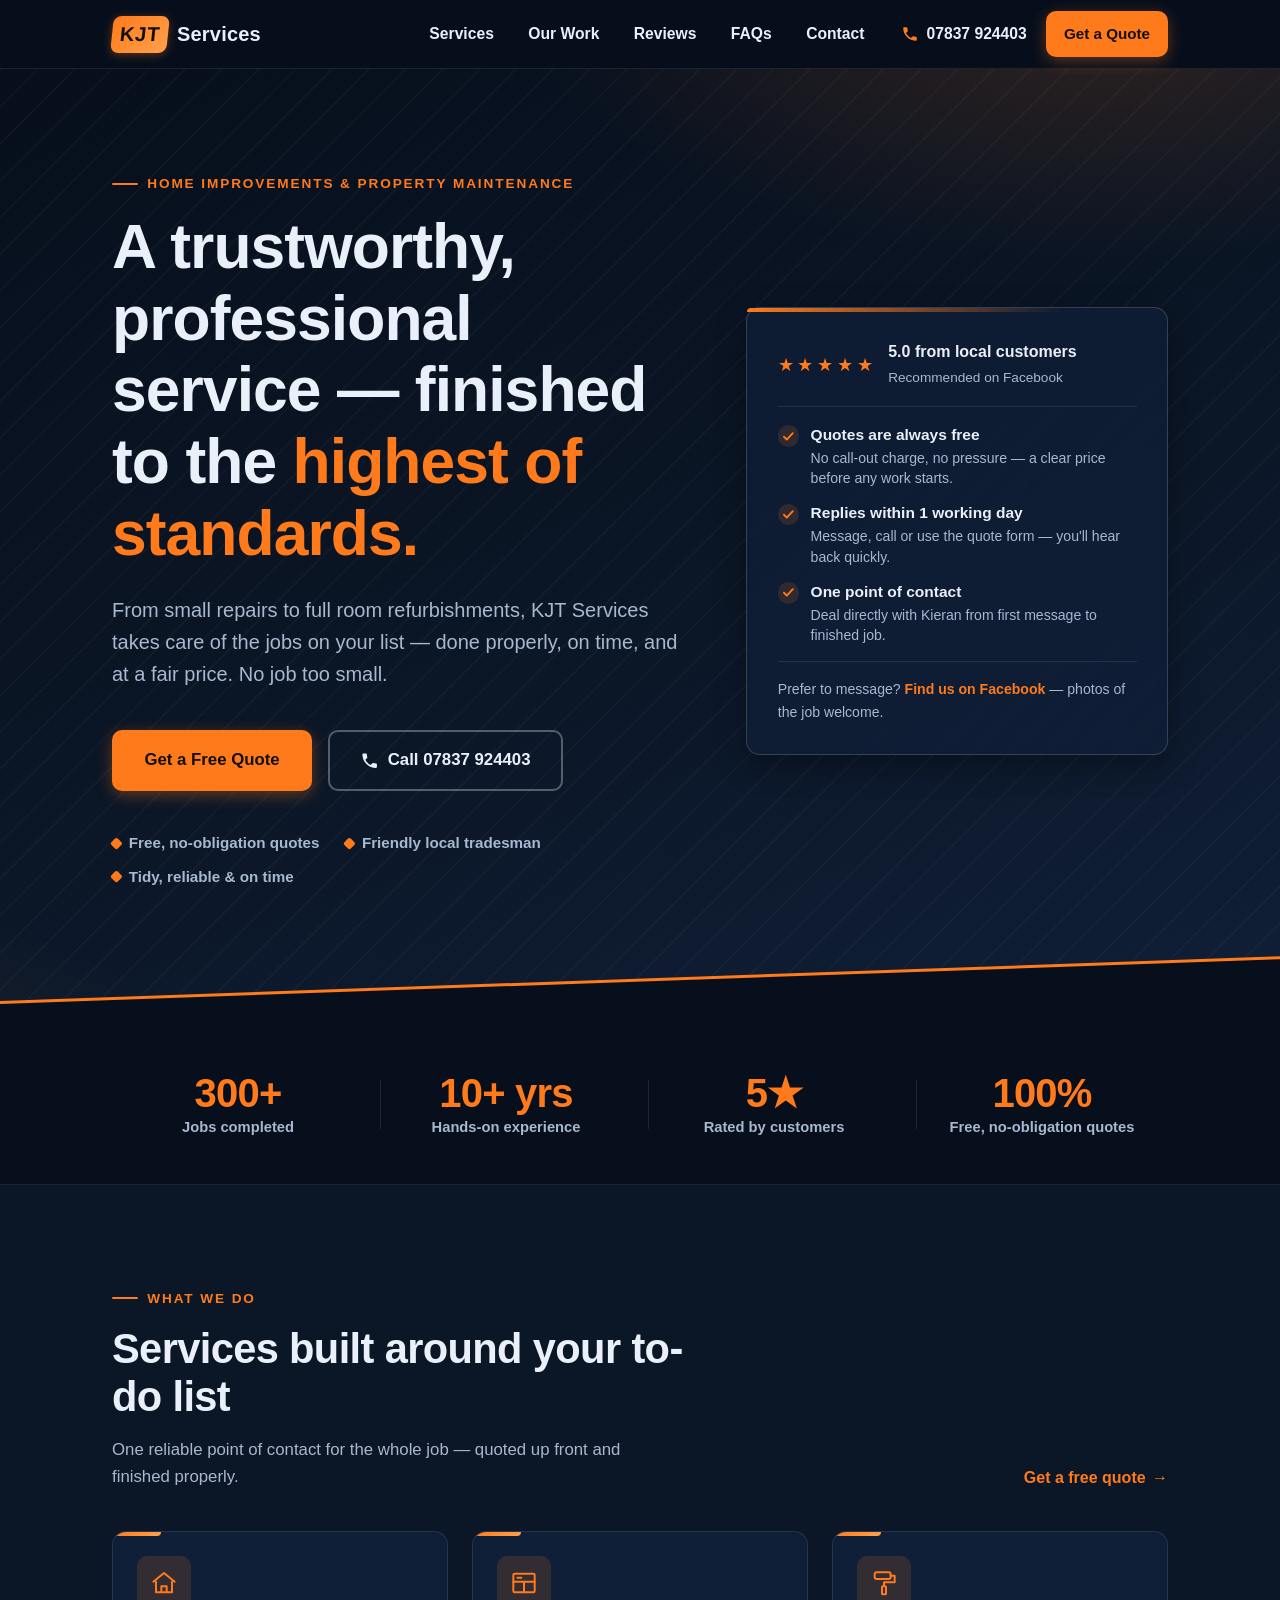
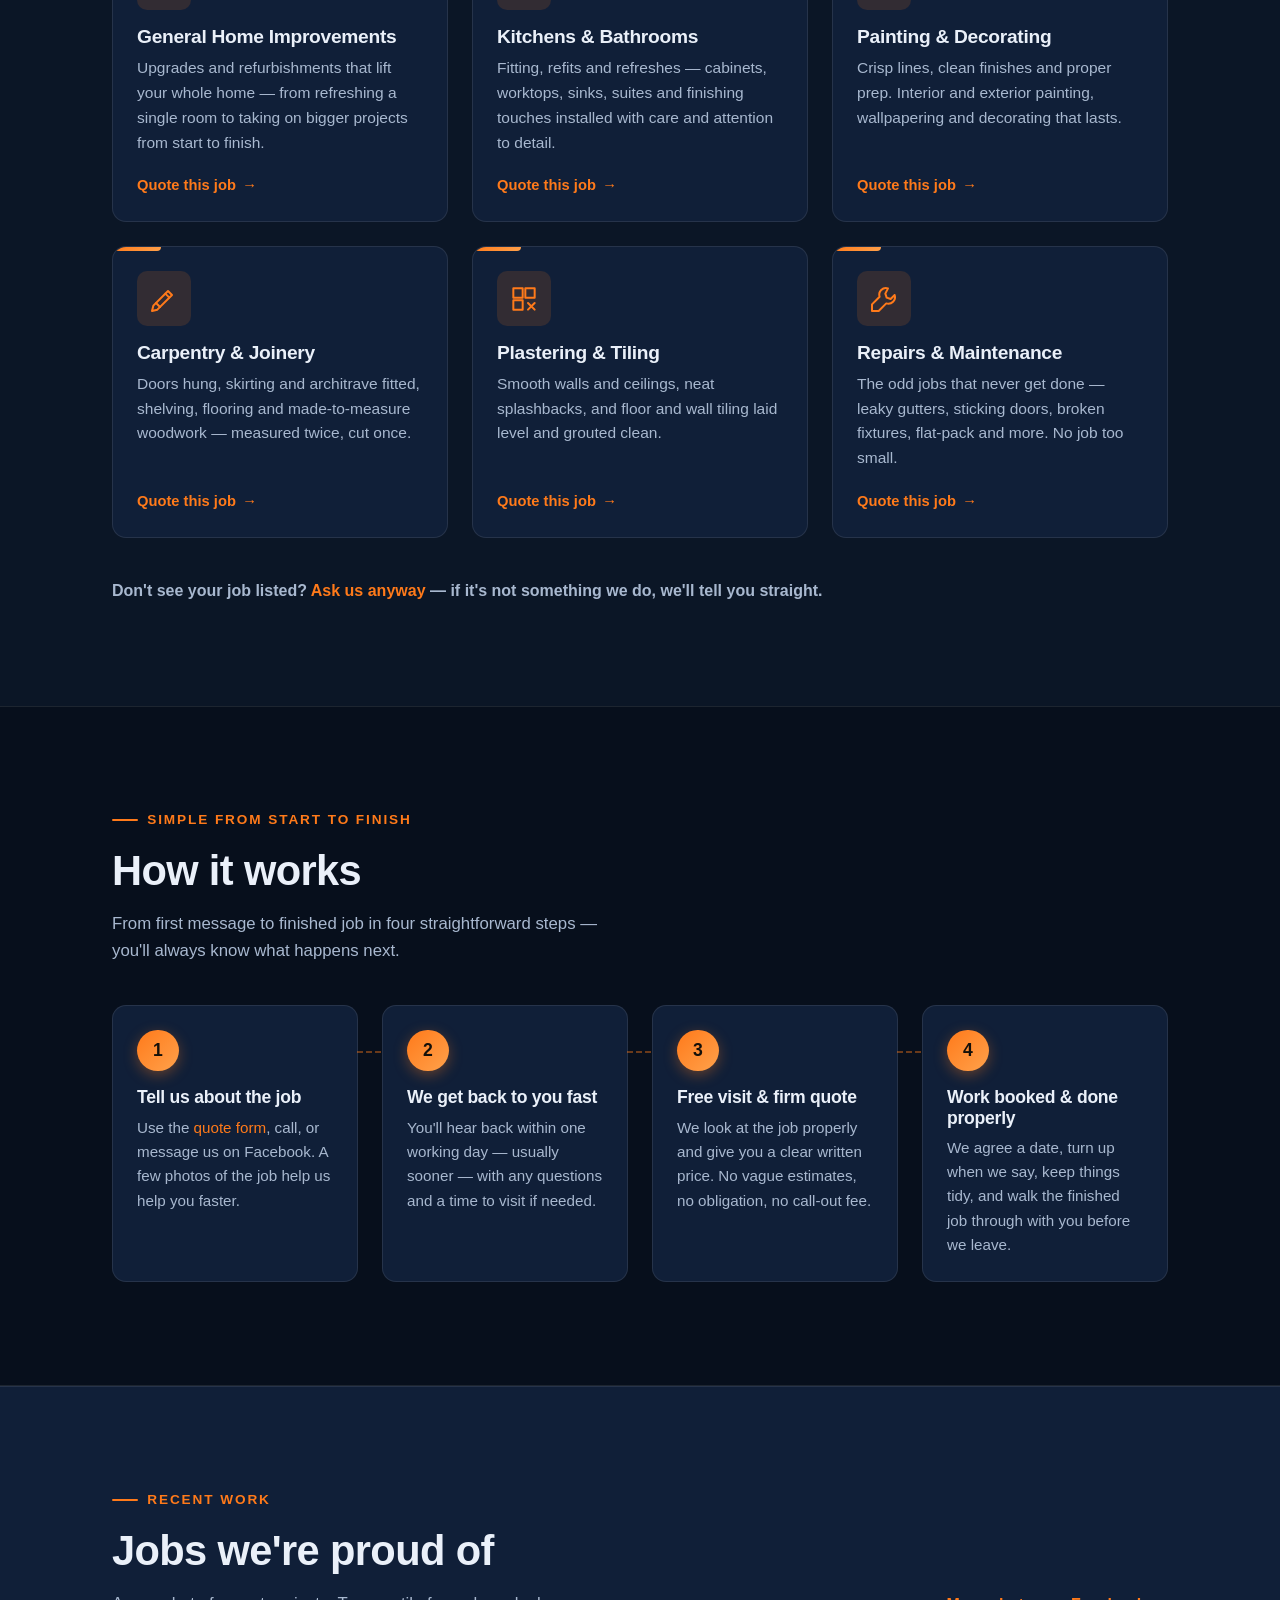
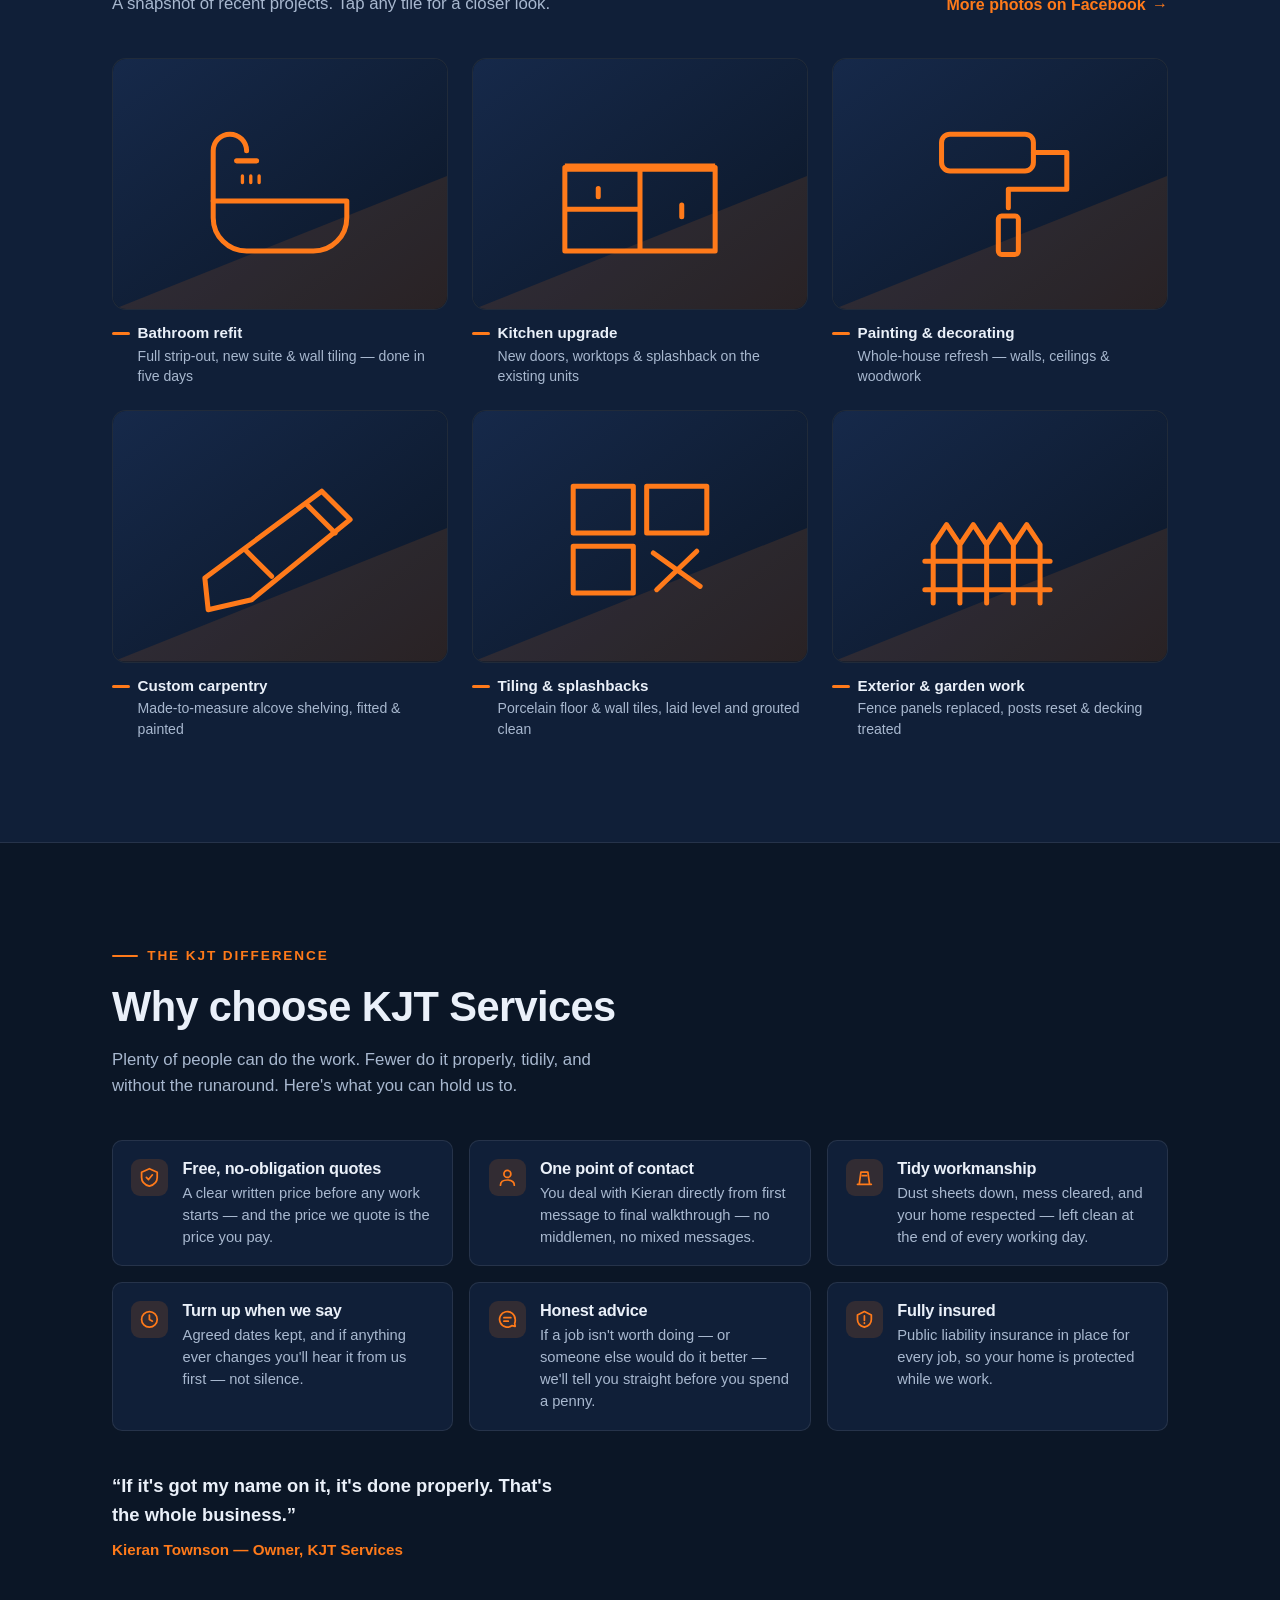
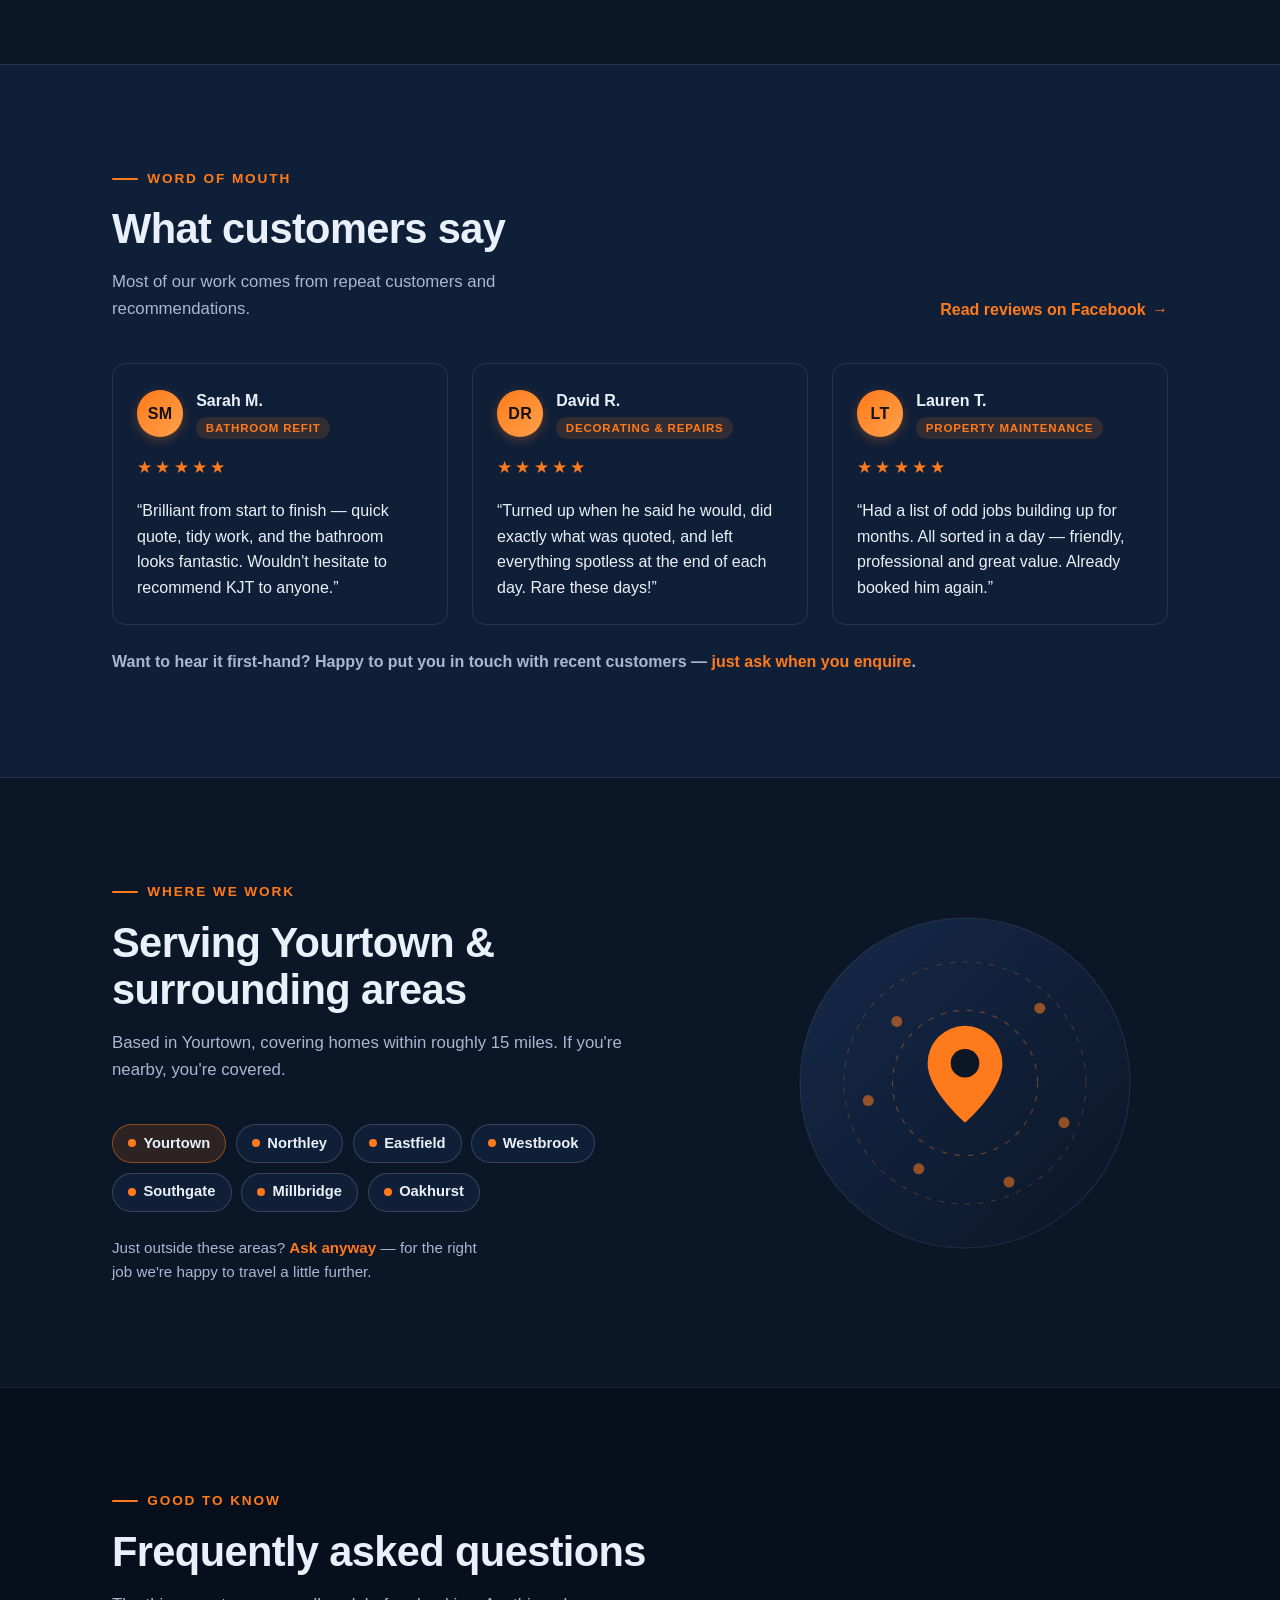
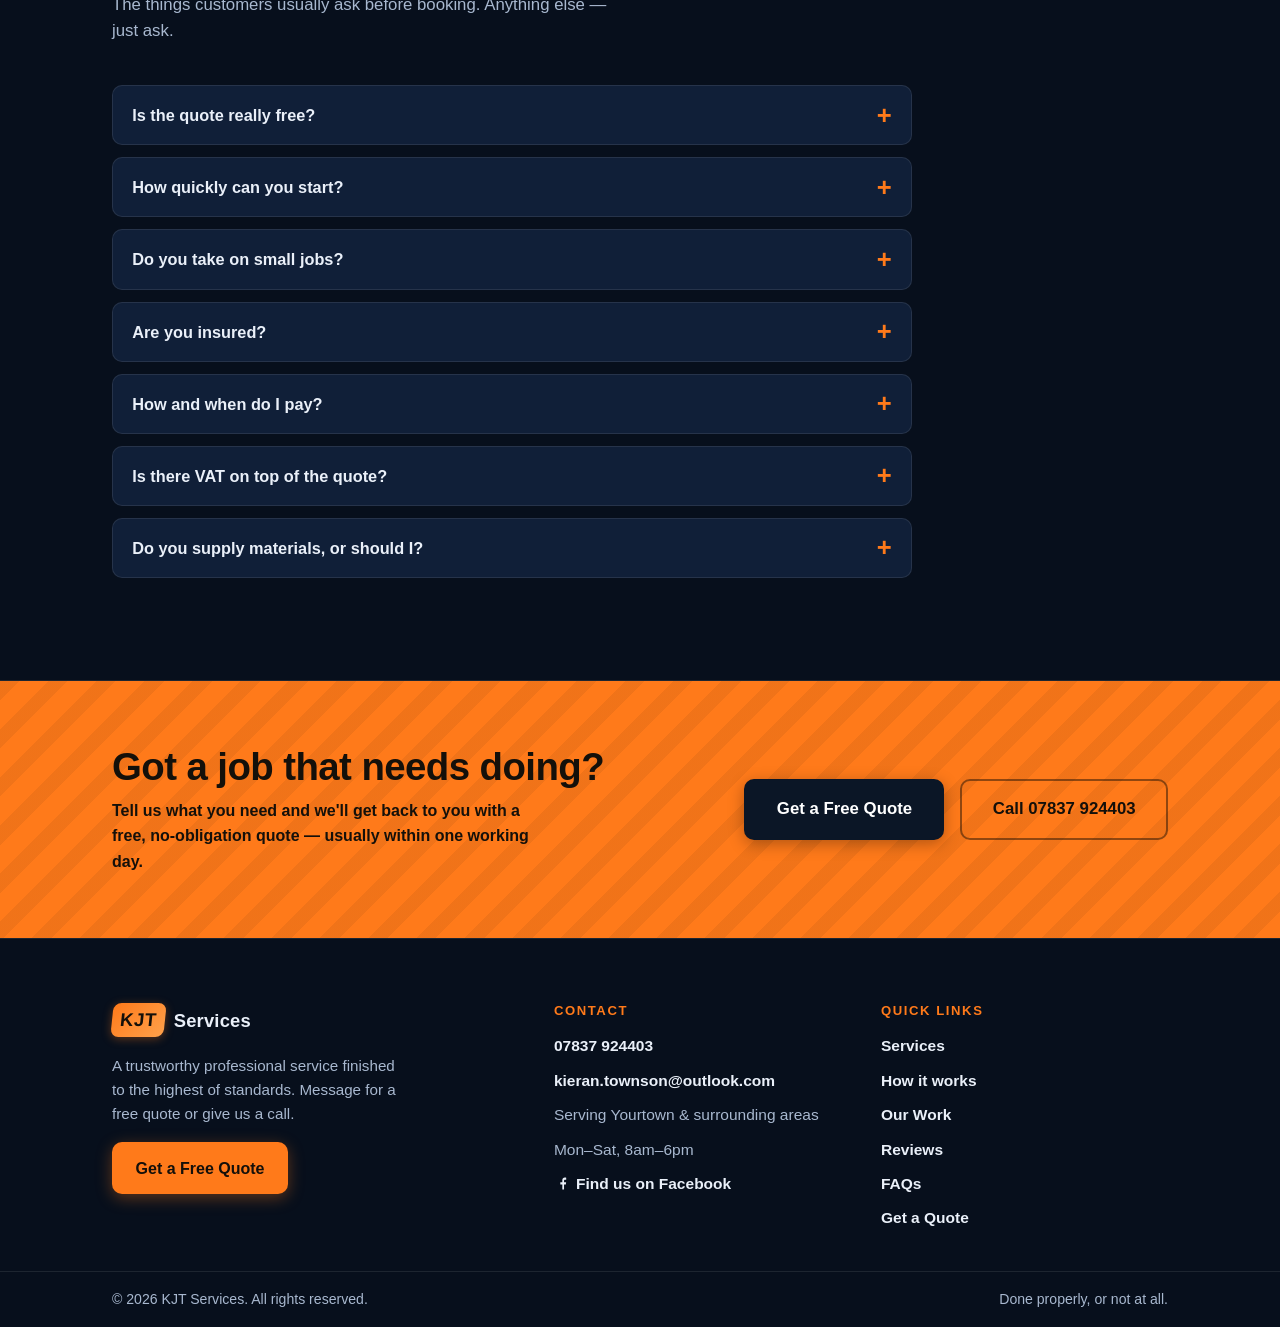
==== index.html @ d03eb809 "Publish KJT Services website preview Co-Authored-By: Claude Fable 5 <noreply@anthropic.com>" ====
<!DOCTYPE html>
<html lang="en-GB">
<head>
  <meta charset="UTF-8">
<!--
  ============================================================
  KJT SERVICES — WEBSITE QUICK-EDIT GUIDE (v2)
  ============================================================
  Everything that needs YOUR real details is marked in the code
  below with a comment starting  "EDIT:".  Search this file (and
  quote.html) for "EDIT:" to find every spot. Summary:

    CONFIRMED (already correct — no change needed):
      - Business name:  KJT Services
      - Tagline:        "A trustworthy professional service
                         finished to the highest of standards"
      - Phone:          07837 924403
      - Email:          kieran.townson@outlook.com
      - Facebook:       facebook.com/p/KJT-Services-61572995855785/

    PLACEHOLDERS TO REPLACE:
      - Website address            (og:url meta tag — set once live)
      - Town / service area        (structured data, hero, service-
                                    area section chips, footer)
      - Stats strip numbers        (jobs completed / years / rating —
                                    guessed starting figures)
      - Exact list of services     (services section + quote form
                                    dropdown — match your real work)
      - Gallery photos + captions  (6 placeholder tiles — swap in
                                    real job photos, see comments)
      - Testimonials               (3 sample reviews — replace with
                                    real customer feedback)
      - FAQ answers                (insurance, payment, start times —
                                    confirm every claim is true)
      - Working hours              (footer + quote page + JSON-LD)
  ============================================================
-->
  <meta name="viewport" content="width=device-width, initial-scale=1.0">
  <!-- tints the browser chrome to match the dark header -->
  <meta name="theme-color" content="#070f1c">
  <title>KJT Services — Home Improvements &amp; Property Maintenance</title>
  <meta name="description" content="KJT Services — a trustworthy, professional home improvement and property maintenance service, finished to the highest of standards. Free quotes. Call 07837 924403.">

  <!-- Open Graph (how the site looks when shared on Facebook etc.) -->
  <meta property="og:type" content="website">
  <meta property="og:site_name" content="KJT Services">
  <meta property="og:title" content="KJT Services — Home Improvements &amp; Property Maintenance">
  <meta property="og:description" content="A trustworthy professional service finished to the highest of standards. Free, no-obligation quotes — call 07837 924403.">
  <meta property="og:locale" content="en_GB">
  <!-- EDIT: once the site is live, uncomment these two lines and set
       the real web address plus a real photo for the share image
       (ideally 1200x630px). Open Graph works fine without them until
       then; shares simply default to the page's actual URL.
  <meta property="og:url" content="https://www.your-domain.co.uk/">
  <meta property="og:image" content="https://www.your-domain.co.uk/photos/og-image.jpg">
  -->

  <link rel="icon" href="data:image/svg+xml,%3Csvg xmlns='http://www.w3.org/2000/svg' viewBox='0 0 64 64'%3E%3Crect width='64' height='64' rx='14' fill='%230b1626'/%3E%3Ctext x='32' y='46' font-family='Arial,sans-serif' font-size='40' font-weight='800' text-anchor='middle' fill='%23ff7a1a'%3EK%3C/text%3E%3C/svg%3E">
  <!-- iOS "Add to Home Screen" icon (iOS can't use the SVG favicon) -->
  <link rel="apple-touch-icon" href="apple-touch-icon.png">
  <link rel="stylesheet" href="styles.css">
  <!-- set before first paint so the mobile menu never flashes open -->
  <script>document.documentElement.classList.add("js")</script>

  <!-- EDIT: structured data for Google. Only CONFIRMED facts are
       published live (search engines treat this block as fact, so
       placeholder towns/hours must not ship in it). Once your real
       town and hours are set, add these lines back into the JSON
       below, just before the closing brace:
         ,"address": { "@type": "PostalAddress", "addressLocality": "Yourtown", "addressCountry": "GB" },
         "areaServed": "Yourtown and surrounding areas",
         "openingHoursSpecification": [{ "@type": "OpeningHoursSpecification",
           "dayOfWeek": ["Monday","Tuesday","Wednesday","Thursday","Friday","Saturday"],
           "opens": "08:00", "closes": "18:00" }]
  -->
  <script type="application/ld+json">
  {
    "@context": "https://schema.org",
    "@type": "HomeAndConstructionBusiness",
    "name": "KJT Services",
    "description": "Home improvements and property maintenance — a trustworthy professional service finished to the highest of standards. Free, no-obligation quotes.",
    "slogan": "A trustworthy professional service finished to the highest of standards",
    "founder": { "@type": "Person", "name": "Kieran Townson" },
    "telephone": "+447837924403",
    "email": "kieran.townson@outlook.com",
    "sameAs": ["https://www.facebook.com/p/KJT-Services-61572995855785/"],
    "priceRange": "££"
  }
  </script>
</head>
<body>

  <a class="skip-link" href="#main">Skip to content</a>

  <!-- ======================= HEADER / NAV ======================= -->
  <header class="site-header" id="top">
    <div class="container nav-wrap">
      <a class="brand" href="index.html" aria-label="KJT Services — home">
        <span class="brand-mark" aria-hidden="true">KJT</span>
        <span class="brand-name">Services</span>
      </a>

      <div class="nav-actions">
        <a class="header-phone" href="tel:+447837924403">
          <svg class="icon" viewBox="0 0 24 24" aria-hidden="true" focusable="false"><path d="M6.6 10.8a15.5 15.5 0 0 0 6.6 6.6l2.2-2.2a1 1 0 0 1 1-.24 11.4 11.4 0 0 0 3.6.57 1 1 0 0 1 1 1V20a1 1 0 0 1-1 1A17 17 0 0 1 3 4a1 1 0 0 1 1-1h3.5a1 1 0 0 1 1 1 11.4 11.4 0 0 0 .57 3.6 1 1 0 0 1-.25 1z" fill="currentColor"/></svg>
          07837 924403
        </a>
        <a class="btn btn-primary header-cta" href="quote.html">Get a Quote</a>
        <button class="nav-toggle" type="button" aria-expanded="false" aria-controls="site-nav">
          <span class="nav-toggle-bars" aria-hidden="true"></span>
          <span class="visually-hidden">Open menu</span>
        </button>
      </div>

      <nav class="site-nav" id="site-nav" aria-label="Main navigation">
        <ul>
          <li><a href="#services">Services</a></li>
          <li><a href="#gallery">Our Work</a></li>
          <li><a href="#testimonials">Reviews</a></li>
          <li><a href="#faq">FAQs</a></li>
          <li><a href="#contact">Contact</a></li>
          <li class="nav-cta"><a class="btn btn-primary" href="quote.html">Get a Quote</a></li>
        </ul>
      </nav>
    </div>
  </header>

  <main id="main">

    <!-- ======================= HERO ======================= -->
    <section class="hero" aria-labelledby="hero-heading">
      <div class="container hero-inner">
        <div class="hero-copy">
          <p class="eyebrow">Home improvements &amp; property maintenance
            <!-- EDIT: add your town/area, e.g. "…maintenance in Sheffield &amp; surrounds" -->
          </p>
          <h1 id="hero-heading">A trustworthy, professional service — finished to the <em>highest of standards.</em></h1>
          <p class="hero-sub">From small repairs to full room refurbishments, KJT Services takes care of the jobs on your list — done properly, on time, and at a fair price. No job too small.</p>
          <div class="hero-actions">
            <a class="btn btn-primary btn-lg" href="quote.html">Get a Free Quote</a>
            <a class="btn btn-ghost btn-lg" href="tel:+447837924403">
              <svg class="icon" viewBox="0 0 24 24" aria-hidden="true" focusable="false"><path d="M6.6 10.8a15.5 15.5 0 0 0 6.6 6.6l2.2-2.2a1 1 0 0 1 1-.24 11.4 11.4 0 0 0 3.6.57 1 1 0 0 1 1 1V20a1 1 0 0 1-1 1A17 17 0 0 1 3 4a1 1 0 0 1 1-1h3.5a1 1 0 0 1 1 1 11.4 11.4 0 0 0 .57 3.6 1 1 0 0 1-.25 1z" fill="currentColor"/></svg>
              Call 07837 924403
            </a>
          </div>
          <ul class="hero-badges" aria-label="Why choose KJT Services">
            <li>Free, no-obligation quotes</li>
            <li>Friendly local tradesman</li>
            <li>Tidy, reliable &amp; on time</li>
          </ul>
        </div>

        <!-- hero trust card: instant proof next to the headline -->
        <aside class="hero-card reveal" aria-label="Customer rating and service promises">
          <div class="hero-card-rating">
            <div class="stars" role="img" aria-label="Rated 5 out of 5 stars"><span aria-hidden="true">★★★★★</span></div>
            <div>
              <!-- EDIT: guessed rating summary — match your real Facebook
                   recommendations before publishing -->
              <strong>5.0 from local customers</strong>
              <small>Recommended on Facebook</small>
            </div>
          </div>
          <ul class="hero-card-list">
            <li>
              <span class="check" aria-hidden="true"><svg viewBox="0 0 16 16" focusable="false"><path d="m2.5 8.5 3.5 3.5 7.5-8" fill="none" stroke="currentColor" stroke-width="2.4" stroke-linecap="round" stroke-linejoin="round"/></svg></span>
              <span><strong>Quotes are always free</strong>
              <small>No call-out charge, no pressure — a clear price before any work starts.</small></span>
            </li>
            <li>
              <span class="check" aria-hidden="true"><svg viewBox="0 0 16 16" focusable="false"><path d="m2.5 8.5 3.5 3.5 7.5-8" fill="none" stroke="currentColor" stroke-width="2.4" stroke-linecap="round" stroke-linejoin="round"/></svg></span>
              <!-- EDIT: guessed response-time promise — change if you
                   can't reliably reply within one working day -->
              <span><strong>Replies within 1 working day</strong>
              <small>Message, call or use the quote form — you'll hear back quickly.</small></span>
            </li>
            <li>
              <span class="check" aria-hidden="true"><svg viewBox="0 0 16 16" focusable="false"><path d="m2.5 8.5 3.5 3.5 7.5-8" fill="none" stroke="currentColor" stroke-width="2.4" stroke-linecap="round" stroke-linejoin="round"/></svg></span>
              <span><strong>One point of contact</strong>
              <small>Deal directly with Kieran from first message to finished job.</small></span>
            </li>
          </ul>
          <p class="hero-card-note">Prefer to message? <a href="https://www.facebook.com/p/KJT-Services-61572995855785/" rel="noopener" target="_blank">Find us on Facebook</a> — photos of the job welcome.</p>
        </aside>
      </div>
      <div class="hero-slant" aria-hidden="true"></div>
    </section>

    <!-- ======================= STATS / TRUST STRIP ======================= -->
    <!-- EDIT: the first three figures below are sensible GUESSES to get
         you started — replace them with your real numbers (or delete a
         stat you can't stand behind). -->
    <section class="stats-strip" aria-label="KJT Services at a glance">
      <div class="container stats-grid">
        <div class="stat">
          <span class="stat-num">300+</span>
          <span class="stat-label">Jobs completed</span>
        </div>
        <div class="stat">
          <span class="stat-num">10+ yrs</span>
          <span class="stat-label">Hands-on experience</span>
        </div>
        <div class="stat">
          <span class="stat-num">5&#9733;</span>
          <span class="stat-label">Rated by customers</span>
        </div>
        <div class="stat">
          <span class="stat-num">100%</span>
          <span class="stat-label">Free, no-obligation quotes</span>
        </div>
      </div>
    </section>

    <!-- ======================= SERVICES ======================= -->
    <!-- EDIT: this service list is a sensible starting set for a home
         improvement business — rename, remove or reword any card so it
         matches the work you actually take on. Keep the quote form's
         dropdown (quote.html) in step with whatever you choose. -->
    <section class="section" id="services" aria-labelledby="services-heading">
      <div class="container">
        <div class="section-head">
          <div class="section-head-copy">
            <p class="eyebrow">What we do</p>
            <h2 id="services-heading" class="section-title">Services built around your to-do list</h2>
            <p class="section-lead">One reliable point of contact for the whole job — quoted up front and finished properly.</p>
          </div>
          <a class="link-more" href="quote.html">Get a free quote <span class="arrow" aria-hidden="true">&rarr;</span></a>
        </div>

        <div class="card-grid">
          <article class="card reveal">
            <div class="card-icon" aria-hidden="true">
              <svg viewBox="0 0 48 48" focusable="false"><path d="M8 22 24 9l16 13" fill="none" stroke="currentColor" stroke-width="3" stroke-linecap="round" stroke-linejoin="round"/><path d="M12 22v16h24V22" fill="none" stroke="currentColor" stroke-width="3" stroke-linecap="round" stroke-linejoin="round"/><path d="M20 38v-9h8v9" fill="none" stroke="currentColor" stroke-width="3" stroke-linejoin="round"/></svg>
            </div>
            <h3>General Home Improvements</h3>
            <p>Upgrades and refurbishments that lift your whole home — from refreshing a single room to taking on bigger projects from start to finish.</p>
            <a class="card-cta" href="quote.html">Quote this job <span class="arrow" aria-hidden="true">&rarr;</span></a>
          </article>

          <article class="card reveal">
            <div class="card-icon" aria-hidden="true">
              <svg viewBox="0 0 48 48" focusable="false"><rect x="8" y="10" width="32" height="28" rx="2" fill="none" stroke="currentColor" stroke-width="3"/><path d="M8 22h32M24 22v16M14 16h6" fill="none" stroke="currentColor" stroke-width="3" stroke-linecap="round"/></svg>
            </div>
            <h3>Kitchens &amp; Bathrooms</h3>
            <p>Fitting, refits and refreshes — cabinets, worktops, sinks, suites and finishing touches installed with care and attention to detail.</p>
            <a class="card-cta" href="quote.html">Quote this job <span class="arrow" aria-hidden="true">&rarr;</span></a>
          </article>

          <article class="card reveal">
            <div class="card-icon" aria-hidden="true">
              <svg viewBox="0 0 48 48" focusable="false"><rect x="10" y="8" width="24" height="10" rx="3" fill="none" stroke="currentColor" stroke-width="3"/><path d="M34 13h6v10H24v6" fill="none" stroke="currentColor" stroke-width="3" stroke-linecap="round" stroke-linejoin="round"/><rect x="21" y="29" width="6" height="12" rx="1" fill="none" stroke="currentColor" stroke-width="3"/></svg>
            </div>
            <h3>Painting &amp; Decorating</h3>
            <p>Crisp lines, clean finishes and proper prep. Interior and exterior painting, wallpapering and decorating that lasts.</p>
            <a class="card-cta" href="quote.html">Quote this job <span class="arrow" aria-hidden="true">&rarr;</span></a>
          </article>

          <article class="card reveal">
            <div class="card-icon" aria-hidden="true">
              <svg viewBox="0 0 48 48" focusable="false"><path d="M8 34 30 12l6 6L14 40l-8 2z" fill="none" stroke="currentColor" stroke-width="3" stroke-linejoin="round"/><path d="m26 16 6 6M12 30l6 6" fill="none" stroke="currentColor" stroke-width="3" stroke-linecap="round"/></svg>
            </div>
            <h3>Carpentry &amp; Joinery</h3>
            <p>Doors hung, skirting and architrave fitted, shelving, flooring and made-to-measure woodwork — measured twice, cut once.</p>
            <a class="card-cta" href="quote.html">Quote this job <span class="arrow" aria-hidden="true">&rarr;</span></a>
          </article>

          <article class="card reveal">
            <div class="card-icon" aria-hidden="true">
              <svg viewBox="0 0 48 48" focusable="false"><path d="M8 8h14v14H8zM26 8h14v14H26zM8 26h14v14H8z" fill="none" stroke="currentColor" stroke-width="3" stroke-linejoin="round"/><path d="m30 30 10 10M40 30 30 40" fill="none" stroke="currentColor" stroke-width="3" stroke-linecap="round"/></svg>
            </div>
            <h3>Plastering &amp; Tiling</h3>
            <p>Smooth walls and ceilings, neat splashbacks, and floor and wall tiling laid level and grouted clean.</p>
            <a class="card-cta" href="quote.html">Quote this job <span class="arrow" aria-hidden="true">&rarr;</span></a>
          </article>

          <article class="card reveal">
            <div class="card-icon" aria-hidden="true">
              <svg viewBox="0 0 48 48" focusable="false"><path d="M30 8a10 10 0 0 0-12.6 12.6L6 32v10h10l11.4-11.4A10 10 0 0 0 40 18l-6 6-6-2-2-6z" fill="none" stroke="currentColor" stroke-width="3" stroke-linejoin="round"/></svg>
            </div>
            <h3>Repairs &amp; Maintenance</h3>
            <p>The odd jobs that never get done — leaky gutters, sticking doors, broken fixtures, flat-pack and more. No job too small.</p>
            <a class="card-cta" href="quote.html">Quote this job <span class="arrow" aria-hidden="true">&rarr;</span></a>
          </article>
        </div>

        <p class="services-note">Don't see your job listed? <a href="quote.html">Ask us anyway</a> — if it's not something we do, we'll tell you straight.</p>
      </div>
    </section>

    <!-- ======================= HOW IT WORKS ======================= -->
    <section class="section section-deep" id="how" aria-labelledby="how-heading">
      <div class="container">
        <p class="eyebrow">Simple from start to finish</p>
        <h2 id="how-heading" class="section-title">How it works</h2>
        <p class="section-lead">From first message to finished job in four straightforward steps — you'll always know what happens next.</p>

        <!-- role="list" restores list semantics that Safari/VoiceOver
             drop when list-style is removed -->
        <ol class="steps" role="list">
          <li class="step reveal">
            <span class="visually-hidden">Step 1:</span>
            <span class="step-num" aria-hidden="true">1</span>
            <h3>Tell us about the job</h3>
            <p>Use the <a href="quote.html">quote form</a>, call, or message us on Facebook. A few photos of the job help us help you faster.</p>
          </li>
          <li class="step reveal">
            <span class="visually-hidden">Step 2:</span>
            <span class="step-num" aria-hidden="true">2</span>
            <h3>We get back to you fast</h3>
            <!-- EDIT: guessed response-time promise — adjust if needed -->
            <p>You'll hear back within one working day — usually sooner — with any questions and a time to visit if needed.</p>
          </li>
          <li class="step reveal">
            <span class="visually-hidden">Step 3:</span>
            <span class="step-num" aria-hidden="true">3</span>
            <h3>Free visit &amp; firm quote</h3>
            <p>We look at the job properly and give you a clear written price. No vague estimates, no obligation, no call-out fee.</p>
          </li>
          <li class="step reveal">
            <span class="visually-hidden">Step 4:</span>
            <span class="step-num" aria-hidden="true">4</span>
            <h3>Work booked &amp; done properly</h3>
            <p>We agree a date, turn up when we say, keep things tidy, and walk the finished job through with you before we leave.</p>
          </li>
        </ol>
      </div>
    </section>

    <!-- ======================= GALLERY ======================= -->
    <section class="section section-alt" id="gallery" aria-labelledby="gallery-heading">
      <div class="container">
        <div class="section-head">
          <div class="section-head-copy">
            <p class="eyebrow">Recent work</p>
            <h2 id="gallery-heading" class="section-title">Jobs we're proud of</h2>
            <p class="section-lead">A snapshot of recent projects. Tap any tile for a closer look.</p>
          </div>
          <a class="link-more" href="https://www.facebook.com/p/KJT-Services-61572995855785/" rel="noopener" target="_blank">More photos on Facebook <span class="arrow" aria-hidden="true">&rarr;</span></a>
        </div>

        <!-- EDIT: HOW TO SWAP IN REAL PHOTOS
             Each tile below is a self-contained placeholder graphic.
             To use a real photo, replace the whole <svg>…</svg> inside
             the <button> with an image tag, e.g.:

               <img src="photos/job1.jpg" alt="Fitted bathroom with grey tiles in [town]">

             Keep the <button> and the two-line <figcaption> as they
             are (bold title + one-line detail) — the lightbox and its
             caption will keep working automatically. Update the
             caption text to describe the real job. -->
        <div class="gallery-grid">

          <figure class="tile reveal">
            <button class="tile-btn" type="button" aria-label="View larger: bathroom refit — full strip-out, new suite and wall tiling">
              <svg viewBox="0 0 400 300" role="img" aria-label="Illustration of a bathroom refit" focusable="false">
                <defs><linearGradient id="g1" x1="0" y1="0" x2="1" y2="1"><stop offset="0" stop-color="#16294a"/><stop offset="1" stop-color="#0b1626"/></linearGradient></defs>
                <rect width="400" height="300" fill="url(#g1)"/>
                <path d="M0 300 400 140v160z" fill="#ff7a1a" opacity=".12"/>
                <g fill="none" stroke="#ff7a1a" stroke-width="6" stroke-linecap="round" stroke-linejoin="round">
                  <path d="M120 170h160v20a40 40 0 0 1-40 40h-80a40 40 0 0 1-40-40z"/>
                  <path d="M120 170v-60a20 20 0 0 1 40 0"/>
                  <path d="M148 122h24"/>
                  <path d="M155 140v8M165 140v8M175 140v8" stroke-width="4"/>
                </g>
              </svg>
            </button>
            <figcaption>
              <strong class="tile-title">Bathroom refit</strong>
              <!-- EDIT: sample caption detail — describe the real job -->
              <span class="tile-sub">Full strip-out, new suite &amp; wall tiling — done in five days</span>
            </figcaption>
          </figure>

          <figure class="tile reveal">
            <button class="tile-btn" type="button" aria-label="View larger: kitchen upgrade — new doors, worktops and splashback">
              <svg viewBox="0 0 400 300" role="img" aria-label="Illustration of a kitchen upgrade" focusable="false">
                <defs><linearGradient id="g2" x1="0" y1="0" x2="1" y2="1"><stop offset="0" stop-color="#16294a"/><stop offset="1" stop-color="#0b1626"/></linearGradient></defs>
                <rect width="400" height="300" fill="url(#g2)"/>
                <path d="M0 300 400 140v160z" fill="#ff7a1a" opacity=".12"/>
                <g fill="none" stroke="#ff7a1a" stroke-width="6" stroke-linejoin="round">
                  <path d="M110 130h180v100H110z"/>
                  <path d="M110 130h180" stroke-width="10"/>
                  <path d="M200 130v100M110 180h90"/>
                  <path d="M150 155v10M250 175v14" stroke-linecap="round"/>
                </g>
              </svg>
            </button>
            <figcaption>
              <strong class="tile-title">Kitchen upgrade</strong>
              <!-- EDIT: sample caption detail — describe the real job -->
              <span class="tile-sub">New doors, worktops &amp; splashback on the existing units</span>
            </figcaption>
          </figure>

          <figure class="tile reveal">
            <button class="tile-btn" type="button" aria-label="View larger: painting and decorating — whole-house refresh">
              <svg viewBox="0 0 400 300" role="img" aria-label="Illustration of painting and decorating" focusable="false">
                <defs><linearGradient id="g3" x1="0" y1="0" x2="1" y2="1"><stop offset="0" stop-color="#16294a"/><stop offset="1" stop-color="#0b1626"/></linearGradient></defs>
                <rect width="400" height="300" fill="url(#g3)"/>
                <path d="M0 300 400 140v160z" fill="#ff7a1a" opacity=".12"/>
                <g fill="none" stroke="#ff7a1a" stroke-width="6" stroke-linecap="round" stroke-linejoin="round">
                  <rect x="130" y="90" width="110" height="44" rx="10"/>
                  <path d="M240 112h40v44h-70v22"/>
                  <rect x="198" y="188" width="24" height="46" rx="4"/>
                </g>
              </svg>
            </button>
            <figcaption>
              <strong class="tile-title">Painting &amp; decorating</strong>
              <!-- EDIT: sample caption detail — describe the real job -->
              <span class="tile-sub">Whole-house refresh — walls, ceilings &amp; woodwork</span>
            </figcaption>
          </figure>

          <figure class="tile reveal">
            <button class="tile-btn" type="button" aria-label="View larger: custom carpentry — made-to-measure alcove shelving">
              <svg viewBox="0 0 400 300" role="img" aria-label="Illustration of custom carpentry" focusable="false">
                <defs><linearGradient id="g4" x1="0" y1="0" x2="1" y2="1"><stop offset="0" stop-color="#16294a"/><stop offset="1" stop-color="#0b1626"/></linearGradient></defs>
                <rect width="400" height="300" fill="url(#g4)"/>
                <path d="M0 300 400 140v160z" fill="#ff7a1a" opacity=".12"/>
                <g fill="none" stroke="#ff7a1a" stroke-width="6" stroke-linecap="round" stroke-linejoin="round">
                  <path d="M110 200 250 96l34 34-118 96-52 12z"/>
                  <path d="m232 112 34 34M160 168l30 30"/>
                </g>
              </svg>
            </button>
            <figcaption>
              <strong class="tile-title">Custom carpentry</strong>
              <!-- EDIT: sample caption detail — describe the real job -->
              <span class="tile-sub">Made-to-measure alcove shelving, fitted &amp; painted</span>
            </figcaption>
          </figure>

          <figure class="tile reveal">
            <button class="tile-btn" type="button" aria-label="View larger: tiling and splashbacks — porcelain floor and wall tiles">
              <svg viewBox="0 0 400 300" role="img" aria-label="Illustration of tiling and splashbacks" focusable="false">
                <defs><linearGradient id="g5" x1="0" y1="0" x2="1" y2="1"><stop offset="0" stop-color="#16294a"/><stop offset="1" stop-color="#0b1626"/></linearGradient></defs>
                <rect width="400" height="300" fill="url(#g5)"/>
                <path d="M0 300 400 140v160z" fill="#ff7a1a" opacity=".12"/>
                <g fill="none" stroke="#ff7a1a" stroke-width="6" stroke-linejoin="round">
                  <path d="M120 90h72v56h-72zM208 90h72v56h-72zM120 162h72v56h-72z"/>
                  <path d="m216 170 56 40M268 168l-48 46" stroke-linecap="round"/>
                </g>
              </svg>
            </button>
            <figcaption>
              <strong class="tile-title">Tiling &amp; splashbacks</strong>
              <!-- EDIT: sample caption detail — describe the real job -->
              <span class="tile-sub">Porcelain floor &amp; wall tiles, laid level and grouted clean</span>
            </figcaption>
          </figure>

          <figure class="tile reveal">
            <button class="tile-btn" type="button" aria-label="View larger: exterior and garden work — fence panels reset and decking treated">
              <svg viewBox="0 0 400 300" role="img" aria-label="Illustration of exterior and garden work" focusable="false">
                <defs><linearGradient id="g6" x1="0" y1="0" x2="1" y2="1"><stop offset="0" stop-color="#16294a"/><stop offset="1" stop-color="#0b1626"/></linearGradient></defs>
                <rect width="400" height="300" fill="url(#g6)"/>
                <path d="M0 300 400 140v160z" fill="#ff7a1a" opacity=".12"/>
                <g fill="none" stroke="#ff7a1a" stroke-width="6" stroke-linecap="round" stroke-linejoin="round">
                  <path d="M120 230v-70l16-24 16 24v70M152 230v-70l16-24 16 24v70M184 230v-70l16-24 16 24v70M216 230v-70l16-24 16 24v70"/>
                  <path d="M110 180h150M110 214h150"/>
                </g>
              </svg>
            </button>
            <figcaption>
              <strong class="tile-title">Exterior &amp; garden work</strong>
              <!-- EDIT: sample caption detail — describe the real job -->
              <span class="tile-sub">Fence panels replaced, posts reset &amp; decking treated</span>
            </figcaption>
          </figure>

        </div>
      </div>
    </section>

    <!-- ======================= WHY CHOOSE KJT ======================= -->
    <section class="section" id="why" aria-labelledby="why-heading">
      <div class="container">
        <p class="eyebrow">The KJT difference</p>
        <h2 id="why-heading" class="section-title">Why choose KJT Services</h2>
        <p class="section-lead">Plenty of people can do the work. Fewer do it properly, tidily, and without the runaround. Here's what you can hold us to.</p>

        <ul class="benefit-grid">
          <li class="benefit reveal">
            <span class="benefit-icon" aria-hidden="true"><svg viewBox="0 0 24 24" focusable="false"><path d="M12 2 3 6v6c0 5 3.8 8.6 9 10 5.2-1.4 9-5 9-10V6z" fill="none" stroke="currentColor" stroke-width="2" stroke-linejoin="round"/><path d="m8.5 12 2.5 2.5L15.5 9" fill="none" stroke="currentColor" stroke-width="2" stroke-linecap="round" stroke-linejoin="round"/></svg></span>
            <div>
              <h3>Free, no-obligation quotes</h3>
              <p>A clear written price before any work starts — and the price we quote is the price you pay.</p>
            </div>
          </li>
          <li class="benefit reveal">
            <span class="benefit-icon" aria-hidden="true"><svg viewBox="0 0 24 24" focusable="false"><circle cx="12" cy="8" r="4" fill="none" stroke="currentColor" stroke-width="2"/><path d="M4 21c0-4 3.6-6 8-6s8 2 8 6" fill="none" stroke="currentColor" stroke-width="2" stroke-linecap="round"/></svg></span>
            <div>
              <h3>One point of contact</h3>
              <p>You deal with Kieran directly from first message to final walkthrough — no middlemen, no mixed messages.</p>
            </div>
          </li>
          <li class="benefit reveal">
            <span class="benefit-icon" aria-hidden="true"><svg viewBox="0 0 24 24" focusable="false"><path d="M4 20h16M6 20 8 6h8l2 14" fill="none" stroke="currentColor" stroke-width="2" stroke-linecap="round" stroke-linejoin="round"/><path d="M9.5 10h5" fill="none" stroke="currentColor" stroke-width="2" stroke-linecap="round"/></svg></span>
            <div>
              <h3>Tidy workmanship</h3>
              <p>Dust sheets down, mess cleared, and your home respected — left clean at the end of every working day.</p>
            </div>
          </li>
          <li class="benefit reveal">
            <span class="benefit-icon" aria-hidden="true"><svg viewBox="0 0 24 24" focusable="false"><circle cx="12" cy="12" r="9" fill="none" stroke="currentColor" stroke-width="2"/><path d="M12 7v5l3.5 2" fill="none" stroke="currentColor" stroke-width="2" stroke-linecap="round" stroke-linejoin="round"/></svg></span>
            <div>
              <h3>Turn up when we say</h3>
              <p>Agreed dates kept, and if anything ever changes you'll hear it from us first — not silence.</p>
            </div>
          </li>
          <li class="benefit reveal">
            <span class="benefit-icon" aria-hidden="true"><svg viewBox="0 0 24 24" focusable="false"><path d="M8 10h8M8 14h5" fill="none" stroke="currentColor" stroke-width="2" stroke-linecap="round"/><path d="M21 12a9 9 0 1 0-3.5 7.1L21 20l-.6-3.4A8.9 8.9 0 0 0 21 12z" fill="none" stroke="currentColor" stroke-width="2" stroke-linejoin="round"/></svg></span>
            <div>
              <h3>Honest advice</h3>
              <p>If a job isn't worth doing — or someone else would do it better — we'll tell you straight before you spend a penny.</p>
            </div>
          </li>
          <li class="benefit reveal">
            <span class="benefit-icon" aria-hidden="true"><svg viewBox="0 0 24 24" focusable="false"><path d="M12 3 4 7v5c0 4.4 3.4 7.6 8 9 4.6-1.4 8-4.6 8-9V7z" fill="none" stroke="currentColor" stroke-width="2" stroke-linejoin="round"/><path d="M12 8v5M12 16v.5" fill="none" stroke="currentColor" stroke-width="2" stroke-linecap="round"/></svg></span>
            <div>
              <!-- EDIT: only keep this card if you hold public liability
                   insurance — and update the wording to match your cover -->
              <h3>Fully insured</h3>
              <p>Public liability insurance in place for every job, so your home is protected while we work.</p>
            </div>
          </li>
        </ul>

        <!-- EDIT: sample wording — make this personal promise your own -->
        <p class="why-signoff reveal">
          “If it's got my name on it, it's done properly. That's the whole business.”
          <span class="why-signoff-name">Kieran Townson — Owner, KJT Services</span>
        </p>
      </div>
    </section>

    <!-- ======================= TESTIMONIALS ======================= -->
    <!-- EDIT: replace with real customer reviews. These three are
         realistic SAMPLES written as placeholders — swap in genuine
         feedback (e.g. from your Facebook recommendations), use your
         customers' real first names + last initials, and update the
         initials in the avatar circles + the job-type tags to match. -->
    <section class="section section-alt" id="testimonials" aria-labelledby="testimonials-heading">
      <div class="container">
        <div class="section-head">
          <div class="section-head-copy">
            <p class="eyebrow">Word of mouth</p>
            <h2 id="testimonials-heading" class="section-title">What customers say</h2>
            <p class="section-lead">Most of our work comes from repeat customers and recommendations.</p>
          </div>
          <a class="link-more" href="https://www.facebook.com/p/KJT-Services-61572995855785/" rel="noopener" target="_blank">Read reviews on Facebook <span class="arrow" aria-hidden="true">&rarr;</span></a>
        </div>

        <div class="testimonial-grid">
          <blockquote class="testimonial reveal">
            <div class="t-head">
              <span class="t-avatar" aria-hidden="true">SM</span>
              <div class="t-id">
                <cite>Sarah M.</cite>
                <span class="t-tag">Bathroom refit</span>
              </div>
            </div>
            <div class="stars" role="img" aria-label="Rated 5 out of 5 stars"><span aria-hidden="true">★★★★★</span></div>
            <p>“Brilliant from start to finish — quick quote, tidy work, and the bathroom looks fantastic. Wouldn't hesitate to recommend KJT to anyone.”</p>
          </blockquote>

          <blockquote class="testimonial reveal">
            <div class="t-head">
              <span class="t-avatar" aria-hidden="true">DR</span>
              <div class="t-id">
                <cite>David R.</cite>
                <span class="t-tag">Decorating &amp; repairs</span>
              </div>
            </div>
            <div class="stars" role="img" aria-label="Rated 5 out of 5 stars"><span aria-hidden="true">★★★★★</span></div>
            <p>“Turned up when he said he would, did exactly what was quoted, and left everything spotless at the end of each day. Rare these days!”</p>
          </blockquote>

          <blockquote class="testimonial reveal">
            <div class="t-head">
              <span class="t-avatar" aria-hidden="true">LT</span>
              <div class="t-id">
                <cite>Lauren T.</cite>
                <span class="t-tag">Property maintenance</span>
              </div>
            </div>
            <div class="stars" role="img" aria-label="Rated 5 out of 5 stars"><span aria-hidden="true">★★★★★</span></div>
            <p>“Had a list of odd jobs building up for months. All sorted in a day — friendly, professional and great value. Already booked him again.”</p>
          </blockquote>
        </div>

        <p class="testimonial-foot">Want to hear it first-hand? Happy to put you in touch with recent customers — <a href="quote.html">just ask when you enquire</a>.</p>
      </div>
    </section>

    <!-- ======================= SERVICE AREA ======================= -->
    <!-- EDIT: replace "Yourtown" and ALL of the placeholder town chips
         below with your real base town and the areas you actually
         cover. Delete any chips you don't need. -->
    <section class="section" id="areas" aria-labelledby="areas-heading">
      <div class="container area-inner">
        <div>
          <p class="eyebrow">Where we work</p>
          <h2 id="areas-heading" class="section-title">Serving Yourtown &amp; surrounding areas</h2>
          <p class="section-lead">Based in Yourtown, covering homes within roughly 15 miles. If you're nearby, you're covered.</p>
          <ul class="area-chips">
            <li class="chip chip-home">Yourtown</li>
            <li class="chip">Northley</li>
            <li class="chip">Eastfield</li>
            <li class="chip">Westbrook</li>
            <li class="chip">Southgate</li>
            <li class="chip">Millbridge</li>
            <li class="chip">Oakhurst</li>
          </ul>
          <p class="area-note">Just outside these areas? <a href="quote.html">Ask anyway</a> — for the right job we're happy to travel a little further.</p>
        </div>

        <svg class="area-map" viewBox="0 0 320 320" role="img" aria-label="Illustration of the local service area" focusable="false">
          <defs><linearGradient id="mapg" x1="0" y1="0" x2="1" y2="1"><stop offset="0" stop-color="#16294a"/><stop offset="1" stop-color="#0b1626"/></linearGradient></defs>
          <circle cx="160" cy="160" r="150" fill="url(#mapg)" stroke="rgba(255,255,255,0.09)"/>
          <circle cx="160" cy="160" r="110" fill="none" stroke="rgba(255,122,26,0.25)" stroke-dasharray="5 7"/>
          <circle cx="160" cy="160" r="66" fill="none" stroke="rgba(255,122,26,0.4)" stroke-dasharray="5 7"/>
          <circle cx="98" cy="104" r="5" fill="#ff7a1a" opacity=".55"/>
          <circle cx="228" cy="92" r="5" fill="#ff7a1a" opacity=".55"/>
          <circle cx="250" cy="196" r="5" fill="#ff7a1a" opacity=".55"/>
          <circle cx="118" cy="238" r="5" fill="#ff7a1a" opacity=".55"/>
          <circle cx="200" cy="250" r="5" fill="#ff7a1a" opacity=".55"/>
          <circle cx="72" cy="176" r="5" fill="#ff7a1a" opacity=".55"/>
          <path d="M160 108a34 34 0 0 0-34 34c0 25 34 54 34 54s34-29 34-54a34 34 0 0 0-34-34z" fill="#ff7a1a"/>
          <circle cx="160" cy="142" r="13" fill="#0b1626"/>
        </svg>
      </div>
    </section>

    <!-- ======================= FAQ ======================= -->
    <section class="section section-deep" id="faq" aria-labelledby="faq-heading">
      <div class="container">
        <p class="eyebrow">Good to know</p>
        <h2 id="faq-heading" class="section-title">Frequently asked questions</h2>
        <p class="section-lead">The things customers usually ask before booking. Anything else — just ask.</p>

        <div class="faq-list">
          <details class="faq reveal">
            <summary>Is the quote really free?</summary>
            <p class="faq-a">Yes — completely. We'll visit, look at the job properly, and give you a clear written price. There's no call-out fee for quotes and no obligation to go ahead.</p>
          </details>

          <details class="faq reveal">
            <summary>How quickly can you start?</summary>
            <!-- EDIT: guessed lead times — adjust to your real diary -->
            <p class="faq-a">Small jobs can often be fitted in within a week or two; larger projects are usually booked a few weeks ahead. You'll get a realistic start date with your quote — and we stick to it.</p>
          </details>

          <details class="faq reveal">
            <summary>Do you take on small jobs?</summary>
            <p class="faq-a">Absolutely — no job too small. A sticking door, a shelf, a single room to paint: the small stuff is where most of our long-term customers started.</p>
          </details>

          <details class="faq reveal">
            <summary>Are you insured?</summary>
            <!-- EDIT: confirm your insurance cover before publishing
                 this answer — update or remove it if it's not accurate -->
            <p class="faq-a">Yes — public liability insurance is in place for every job. Happy to show you the certificate before work starts.</p>
          </details>

          <details class="faq reveal">
            <summary>How and when do I pay?</summary>
            <!-- EDIT: guessed payment terms — set out how YOU work -->
            <p class="faq-a">For most jobs, nothing is due until the work is finished and you're happy — then payment by bank transfer or cash. Larger projects may be split into agreed stages, all set out in writing with your quote.</p>
          </details>

          <details class="faq reveal">
            <summary>Is there VAT on top of the quote?</summary>
            <!-- EDIT: set this answer to match your actual VAT status —
                 if you ARE VAT-registered, say whether prices include
                 or exclude VAT instead -->
            <p class="faq-a">No — the price on your written quote is the full amount you pay. We're not VAT-registered, so nothing gets added on top and there are no surprises at the end.</p>
          </details>

          <details class="faq reveal">
            <summary>Do you supply materials, or should I?</summary>
            <p class="faq-a">Either works. We can supply and collect everything (itemised in your quote), or fit materials you've already bought — whichever suits you and your budget.</p>
          </details>
        </div>
      </div>
    </section>

    <!-- ======================= FINAL CTA ======================= -->
    <section class="cta-band" aria-labelledby="cta-heading">
      <div class="container cta-inner">
        <div>
          <h2 id="cta-heading">Got a job that needs doing?</h2>
          <p>Tell us what you need and we'll get back to you with a free, no-obligation quote — usually within one working day.</p>
        </div>
        <div class="cta-actions">
          <a class="btn btn-dark btn-lg" href="quote.html">Get a Free Quote</a>
          <a class="btn btn-ghost-dark btn-lg" href="tel:+447837924403">Call 07837 924403</a>
        </div>
      </div>
    </section>

  </main>

  <!-- ======================= FOOTER ======================= -->
  <footer class="site-footer" id="contact">
    <div class="container footer-grid">
      <div class="footer-col">
        <p class="brand footer-brand"><span class="brand-mark" aria-hidden="true">KJT</span> <span class="brand-name">Services</span></p>
        <p class="footer-blurb">A trustworthy professional service finished to the highest of standards. Message for a free quote or give us a call.</p>
        <p class="footer-cta"><a class="btn btn-primary" href="quote.html">Get a Free Quote</a></p>
      </div>

      <div class="footer-col">
        <h2 class="footer-heading">Contact</h2>
        <ul class="footer-list">
          <li>
            <a href="tel:+447837924403">07837 924403</a>
          </li>
          <li>
            <a href="mailto:kieran.townson@outlook.com">kieran.townson@outlook.com</a>
          </li>
          <li>
            <!-- EDIT: replace with your real town / service area -->
            Serving Yourtown &amp; surrounding areas
          </li>
          <li>
            <!-- EDIT: replace with your real working hours -->
            Mon–Sat, 8am–6pm
          </li>
          <li>
            <a href="https://www.facebook.com/p/KJT-Services-61572995855785/" rel="noopener" target="_blank">
              <svg class="icon" viewBox="0 0 24 24" aria-hidden="true" focusable="false"><path d="M13.5 21v-7h2.4l.4-3h-2.8V9.1c0-.9.3-1.5 1.6-1.5h1.3V4.9c-.2 0-1-.1-1.9-.1-1.9 0-3.3 1.2-3.3 3.4V11H8.5v3h2.7v7z" fill="currentColor"/></svg>
              Find us on Facebook
            </a>
          </li>
        </ul>
      </div>

      <div class="footer-col">
        <h2 class="footer-heading">Quick links</h2>
        <ul class="footer-list">
          <li><a href="#services">Services</a></li>
          <li><a href="#how">How it works</a></li>
          <li><a href="#gallery">Our Work</a></li>
          <li><a href="#testimonials">Reviews</a></li>
          <li><a href="#faq">FAQs</a></li>
          <li><a href="quote.html">Get a Quote</a></li>
        </ul>
      </div>
    </div>

    <div class="footer-bottom">
      <div class="container">
        <p>&copy; 2026 KJT Services. All rights reserved.</p>
        <p>Done properly, or not at all.</p>
      </div>
    </div>
  </footer>

  <!-- back to top: a plain anchor, so it still works without JS;
       script.js only handles fading it in after you scroll -->
  <a class="back-to-top" href="#top" aria-label="Back to top">
    <svg viewBox="0 0 24 24" aria-hidden="true" focusable="false"><path d="M12 19V5M5.5 11.5 12 5l6.5 6.5" fill="none" stroke="currentColor" stroke-width="2.5" stroke-linecap="round" stroke-linejoin="round"/></svg>
  </a>

  <script src="script.js" defer></script>
</body>
</html>
---- styles.css ----
/* ============================================================
   KJT SERVICES — shared stylesheet (index.html + quote.html)
   v2 — deep navy base / safety-orange accent / conversion-first.
   System font stack, no external assets — works fully offline.
   ============================================================ */

/* ---------- Design tokens ---------- */
:root {
  color-scheme: dark; /* dark UA scrollbars, select popups, autofill */
  --navy-950: #070f1c;
  --navy-900: #0b1626;
  --navy-800: #101f38;
  --navy-700: #16294a;
  --line:      rgba(255, 255, 255, 0.09);
  --line-soft: rgba(255, 255, 255, 0.16);

  --orange:       #ff7a1a;
  --orange-light: #ffa14b;
  --orange-hover: #ff9142;
  --orange-soft:  rgba(255, 122, 26, 0.14);
  --orange-line:  rgba(255, 122, 26, 0.45);
  --grad-accent:  linear-gradient(135deg, #ff7a1a, #ffa14b);

  --text:      #eaf0f9;
  --text-mute: #a8b8cf;
  --text-on-orange: #14100a;

  --font: -apple-system, BlinkMacSystemFont, "Segoe UI", Roboto,
          Helvetica, Arial, sans-serif;

  /* spacing scale */
  --s-1: 0.25rem;
  --s-2: 0.5rem;
  --s-3: 1rem;
  --s-4: 1.5rem;
  --s-5: 2.5rem;
  --s-6: 4rem;
  --s-7: 6rem;

  --radius: 14px;
  --radius-sm: 10px;
  --shadow: 0 10px 30px rgba(0, 0, 0, 0.35);
  --shadow-sm: 0 4px 14px rgba(0, 0, 0, 0.28);
  --header-h: 4.25rem;
}

/* ---------- Reset / base ---------- */
*,
*::before,
*::after { box-sizing: border-box; margin: 0; padding: 0; }

html {
  scroll-behavior: smooth;
  scroll-padding-top: calc(var(--header-h) + 1rem);
  /* matches the header/footer colour so iOS rubber-band overscroll
     doesn't reveal a lighter band at either end of the page */
  background: var(--navy-950);
  scrollbar-color: var(--navy-700) var(--navy-950);
}

@media (prefers-reduced-motion: reduce) {
  html { scroll-behavior: auto; }
  *, *::before, *::after {
    animation-duration: 0.01ms !important;
    transition-duration: 0.01ms !important;
  }
  /* neutralise every hover/active transform so nothing jumps */
  .btn:hover, .btn:active, .card:hover, .tile-btn:hover, .tile-btn:active,
  .testimonial:hover, .benefit:hover, .step:hover, .chip:hover,
  .lightbox-close:hover, .back-to-top:hover,
  .link-more:hover .arrow,
  .card:hover .card-cta .arrow { transform: none !important; }
}

html, body { overflow-x: clip; }

body {
  font-family: var(--font);
  font-size: 1rem;
  line-height: 1.6;
  color: var(--text);
  background: var(--navy-900);
  -webkit-font-smoothing: antialiased;
}

img, svg { max-width: 100%; height: auto; display: block; }

a { color: var(--orange); text-decoration: none; }
@media (hover: hover) {
  a:hover { text-decoration: underline; }
}

/* suppress iOS's grey tap-flash rectangle on custom controls — the
   :active and :focus-visible styles provide the pressed feedback */
a, button, summary, input, textarea, select {
  -webkit-tap-highlight-color: transparent;
}

ul, ol { list-style: none; }

h1, h2, h3 { line-height: 1.15; letter-spacing: -0.015em; font-weight: 800; }

.icon { width: 1.15em; height: 1.15em; display: inline-block; vertical-align: -0.2em; }

:focus-visible {
  outline: 3px solid var(--orange);
  outline-offset: 3px;
  border-radius: 4px;
}

.visually-hidden {
  position: absolute; width: 1px; height: 1px;
  margin: -1px; padding: 0; overflow: hidden;
  clip: rect(0 0 0 0); white-space: nowrap; border: 0;
}

.skip-link {
  position: absolute; left: 0.75rem; top: -3.5rem; z-index: 200;
  padding: 0.6rem 1rem; background: var(--orange);
  color: var(--text-on-orange); font-weight: 700;
  border-radius: 0 0 var(--radius-sm) var(--radius-sm);
  transition: top 0.2s ease;
}
.skip-link:focus { top: 0; text-decoration: none; }

.container {
  width: 100%;
  max-width: 1120px;
  margin-inline: auto;
  padding-inline: clamp(1.1rem, 4vw, 2rem);
}

/* ---------- Buttons ---------- */
.btn {
  display: inline-flex; align-items: center; justify-content: center;
  gap: 0.5rem;
  padding: 0.7rem 1.35rem;
  border: 2px solid transparent;
  border-radius: var(--radius-sm);
  font: inherit; font-weight: 700;
  cursor: pointer; text-decoration: none;
  transition: transform 0.18s ease, background 0.18s ease,
              border-color 0.18s ease, box-shadow 0.18s ease,
              color 0.18s ease;
}
@media (hover: hover) {
  .btn:hover { text-decoration: none; transform: translateY(-2px); }
}
.btn:active { transform: translateY(0); }

.btn-primary {
  background: var(--orange);
  color: var(--text-on-orange);
  box-shadow: 0 4px 16px rgba(255, 122, 26, 0.35);
}
@media (hover: hover) {
  .btn-primary:hover { background: var(--orange-hover); box-shadow: 0 6px 22px rgba(255, 122, 26, 0.45); }
}

.btn-ghost {
  background: transparent;
  color: var(--text);
  border-color: rgba(255, 255, 255, 0.3);
}
@media (hover: hover) {
  .btn-ghost:hover { border-color: var(--orange); color: var(--orange); }
}

.btn-dark {
  background: var(--navy-900);
  color: #fff;
  box-shadow: 0 4px 16px rgba(0, 0, 0, 0.3);
}
@media (hover: hover) {
  .btn-dark:hover { background: var(--navy-950); }
}

/* dark-outline button for use ON the orange CTA band */
.btn-ghost-dark {
  background: transparent;
  color: var(--text-on-orange);
  border-color: rgba(10, 8, 4, 0.45);
}
@media (hover: hover) {
  .btn-ghost-dark:hover { border-color: var(--navy-950); background: rgba(10, 8, 4, 0.08); }
}

.btn-lg { padding: 0.95rem 1.9rem; font-size: 1.05rem; }
.btn-block { width: 100%; }

/* ---------- Header / nav ---------- */
.site-header {
  position: sticky; top: 0; z-index: 100;
  background: rgba(7, 15, 28, 0.92);
  -webkit-backdrop-filter: blur(8px); /* Safari < 18 */
  backdrop-filter: blur(8px);
  border-bottom: 1px solid var(--line);
  transition: box-shadow 0.25s ease;
}
.site-header.scrolled { box-shadow: 0 6px 24px rgba(0, 0, 0, 0.45); }

.nav-wrap {
  display: flex; align-items: center; justify-content: space-between;
  gap: var(--s-3);
  min-height: var(--header-h);
  position: relative;
}

.brand {
  display: inline-flex; align-items: center; gap: 0.55rem;
  font-size: 1.25rem; font-weight: 800; color: var(--text);
}
.brand:hover { text-decoration: none; }

.brand-mark {
  display: inline-grid; place-items: center;
  padding: 0.15rem 0.5rem;
  background: var(--grad-accent);
  color: var(--text-on-orange);
  border-radius: 8px;
  letter-spacing: 0.04em;
  transform: skewX(-6deg);
  box-shadow: 0 2px 10px rgba(255, 122, 26, 0.35);
}
.brand-name { letter-spacing: 0.01em; }

.nav-toggle {
  display: none;
  align-items: center; justify-content: center;
  min-width: 44px; min-height: 44px;
  background: none;
  border: 1px solid var(--line);
  cursor: pointer;
  padding: 0.7rem;
  border-radius: var(--radius-sm);
}
.nav-toggle-bars,
.nav-toggle-bars::before,
.nav-toggle-bars::after {
  content: ""; display: block;
  width: 26px; height: 3px;
  background: var(--text);
  border-radius: 2px;
  transition: transform 0.25s ease, opacity 0.25s ease;
}
.nav-toggle-bars { position: relative; }
.nav-toggle-bars::before { position: absolute; top: -8px; }
.nav-toggle-bars::after  { position: absolute; top: 8px; }

.nav-open .nav-toggle-bars { background: transparent; }
.nav-open .nav-toggle-bars::before { transform: translateY(8px) rotate(45deg); }
.nav-open .nav-toggle-bars::after  { transform: translateY(-8px) rotate(-45deg); }

/* Windows High Contrast strips author backgrounds, which would blank
   the hamburger bars and the selects' CSS-drawn dropdown arrow */
@media (forced-colors: active) {
  .nav-toggle-bars,
  .nav-toggle-bars::before,
  .nav-toggle-bars::after { background: ButtonText; }
  .nav-open .nav-toggle-bars { background: transparent; }
  .field select { appearance: auto; background-image: none; padding-right: 0.9rem; }
}

.site-nav ul {
  display: flex; align-items: center;
  gap: clamp(0.1rem, 1.5vw, 0.75rem);
}
.site-nav a:not(.btn) {
  display: block;
  padding: 0.5rem 0.7rem;
  color: var(--text);
  font-weight: 600;
  font-size: 0.98rem;
  border-radius: var(--radius-sm);
  transition: color 0.18s ease;
}
.site-nav a:not(.btn):hover { color: var(--orange); text-decoration: none; }

.nav-actions { display: flex; align-items: center; gap: 0.6rem; }

/* Compact "Get a Quote" that is ALWAYS visible in the header — beside
   the hamburger on mobile, at the end of the nav row on desktop — so
   the main call-to-action is never hidden inside a menu. */
.header-cta { padding: 0.55rem 1rem; font-size: 0.95rem; white-space: nowrap; }

/* desktop-only phone link in the header (extra conversion path) */
.header-phone {
  display: none;
  align-items: center; gap: 0.45rem;
  color: var(--text); font-weight: 700; font-size: 0.98rem;
  padding: 0.45rem 0.6rem; border-radius: var(--radius-sm);
  white-space: nowrap;
}
.header-phone:hover { color: var(--orange); text-decoration: none; }
.header-phone .icon { color: var(--orange); }

/* very narrow phones (320-400px): the full brand + CTA + hamburger row
   is wider than the viewport, and overflow-x:clip would push the menu
   button off-screen unopenable — shrink the row so it always fits */
@media (max-width: 399.98px) {
  .brand-name { display: none; } /* the KJT mark + aria-label carry the brand */
  .nav-wrap { gap: 0.5rem; }
  .nav-actions { gap: 0.4rem; }
  .header-cta { padding: 0.55rem 0.8rem; }
}

/* Desktop nav layout: brand | links | phone + CTA */
@media (min-width: 880px) {
  .site-nav { order: 2; margin-left: auto; }
  .nav-actions { order: 3; }
  .nav-cta { display: none; }           /* the header CTA covers it */
}
@media (min-width: 1060px) {
  .header-phone { display: inline-flex; }
}

/* Mobile nav (hamburger) — collapses under 880px so the five nav
   links plus the always-visible CTA never crowd the header row.
   The "js" class is added by script.js; without JS the menu simply
   stays visible (stacked) so nothing is ever unreachable. */
@media (max-width: 879.98px) {
  .js .nav-toggle { display: inline-flex; }

  .js .site-nav {
    position: absolute;
    top: 100%; left: 0; right: 0;
    background: var(--navy-950);
    border-bottom: 1px solid var(--line);
    box-shadow: var(--shadow);
    display: none;
    /* short landscape viewports: the open menu sits inside the sticky
       header and can't scroll with the page — scroll it internally
       rather than clipping its last items off-screen */
    max-height: calc(100vh - var(--header-h));
    max-height: calc(100dvh - var(--header-h));
    overflow-y: auto;
  }
  .js .nav-open .site-nav { display: block; }

  .site-nav ul {
    flex-direction: column; align-items: stretch;
    gap: 0.25rem;
    padding: var(--s-3) clamp(1.1rem, 4vw, 2rem) var(--s-4);
  }
  .site-nav a:not(.btn) { padding: 0.85rem 0.75rem; font-size: 1.05rem; }
  .nav-cta { margin: 0.5rem 0 0; }
  .nav-cta .btn { width: 100%; }

  /* no-JS fallback: stacked menu below the brand row */
  html:not(.js) .nav-wrap { flex-wrap: wrap; }
  html:not(.js) .site-nav { width: 100%; }
}

/* ---------- Hero ---------- */
.hero,
.page-hero {
  position: relative;
  background:
    radial-gradient(60rem 30rem at 85% -10%, rgba(255, 122, 26, 0.18), transparent 60%),
    radial-gradient(40rem 24rem at -10% 110%, rgba(255, 122, 26, 0.07), transparent 55%),
    linear-gradient(160deg, var(--navy-950) 0%, var(--navy-900) 55%, var(--navy-800) 100%);
  overflow: hidden;
}
.hero::before,
.page-hero::before {
  content: "";
  position: absolute; inset: 0;
  background: repeating-linear-gradient(
    135deg,
    rgba(255, 255, 255, 0.028) 0 2px,
    transparent 2px 26px
  );
  pointer-events: none;
}

.hero-inner {
  position: relative;
  display: grid;
  gap: var(--s-5);
  padding-block: clamp(3.5rem, 9vw, 6.5rem) clamp(5rem, 11vw, 8.5rem);
  align-items: center;
}
@media (min-width: 960px) {
  .hero-inner { grid-template-columns: minmax(0, 1.15fr) minmax(0, 0.85fr); gap: var(--s-6); }
}

.eyebrow {
  display: flex; align-items: center; gap: 0.6rem;
  color: var(--orange);
  font-weight: 700;
  font-size: 0.85rem;
  letter-spacing: 0.14em;
  text-transform: uppercase;
  margin-bottom: var(--s-3);
}
.eyebrow::before {
  content: "";
  width: 1.6rem; height: 2px;
  background: var(--orange);
  border-radius: 2px;
  flex: none;
}

.hero h1 {
  font-size: clamp(2.1rem, 5.6vw, 3.9rem);
  max-width: 18ch;
  margin-bottom: var(--s-4);
}
.hero h1 em {
  font-style: normal;
  color: var(--orange);
}

.hero-sub {
  font-size: clamp(1.05rem, 2vw, 1.25rem);
  color: var(--text-mute);
  max-width: 52ch;
  margin-bottom: var(--s-5);
}

.hero-actions {
  display: flex; flex-wrap: wrap; gap: var(--s-3);
  margin-bottom: var(--s-5);
}

.hero-badges {
  display: flex; flex-wrap: wrap;
  gap: 0.6rem 1.6rem;
  color: var(--text-mute);
  font-weight: 600;
  font-size: 0.95rem;
}
.hero-badges li { display: flex; align-items: center; gap: 0.5rem; }
.hero-badges li::before {
  content: "";
  width: 0.55rem; height: 0.55rem;
  background: var(--orange);
  border-radius: 2px;
  transform: rotate(45deg);
  flex: none;
}

/* hero trust card — the "reason to believe" panel beside the headline */
.hero-card {
  position: relative;
  background: rgba(16, 31, 56, 0.78);
  border: 1px solid var(--line-soft);
  border-radius: var(--radius);
  padding: clamp(1.25rem, 3vw, 1.9rem);
  box-shadow: var(--shadow);
  -webkit-backdrop-filter: blur(6px); /* Safari < 18 */
  backdrop-filter: blur(6px);
}
.hero-card::before {
  content: "";
  position: absolute; top: 0; left: 0; right: 0;
  height: 4px;
  background: linear-gradient(90deg, var(--orange), transparent 75%);
  border-radius: var(--radius) var(--radius) 0 0;
}

.hero-card-rating {
  display: flex; align-items: center; gap: 0.75rem;
  padding-bottom: var(--s-3);
  margin-bottom: var(--s-3);
  border-bottom: 1px solid var(--line);
}
.hero-card-rating .stars span { font-size: 1.15rem; }
.hero-card-rating strong { display: block; font-size: 1rem; }
.hero-card-rating small { color: var(--text-mute); font-size: 0.85rem; }

.hero-card-list { display: grid; gap: 0.8rem; }
.hero-card-list li {
  display: flex; gap: 0.7rem; align-items: flex-start;
  font-size: 0.97rem;
}
.hero-card-list .check {
  flex: none;
  width: 1.35rem; height: 1.35rem;
  margin-top: 0.15rem;
  display: grid; place-items: center;
  background: var(--orange-soft);
  color: var(--orange);
  border-radius: 50%;
}
.hero-card-list .check svg { width: 0.8rem; height: 0.8rem; }
.hero-card-list strong { display: block; }
.hero-card-list small { color: var(--text-mute); font-size: 0.88rem; line-height: 1.45; display: block; }

.hero-card-note {
  margin-top: var(--s-3);
  padding-top: var(--s-3);
  border-top: 1px solid var(--line);
  color: var(--text-mute);
  font-size: 0.88rem;
}
.hero-card-note a { font-weight: 700; }

/* diagonal bottom edge on hero */
.hero-slant {
  position: absolute;
  left: -5%; right: -5%; bottom: -1px;
  height: clamp(2.5rem, 6vw, 4.5rem);
  background: var(--navy-900);
  transform: skewY(-2deg);
  transform-origin: bottom right;
  border-top: 3px solid var(--orange);
}
/* the stats strip sits straight after the hero, so match its colour */
.hero .hero-slant { background: var(--navy-950); }

/* quote-page hero (shorter) */
.page-hero .container { position: relative; padding-block: clamp(3rem, 7vw, 5rem) clamp(4.5rem, 9vw, 6.5rem); }
.page-hero h1 { font-size: clamp(2rem, 5vw, 3.2rem); margin-bottom: var(--s-3); }
.page-hero .hero-sub { margin-bottom: 0; }
.page-hero .hero-badges { margin-top: var(--s-4); }
.page-hero .hero-slant { background: var(--navy-950); }

/* ---------- Stats / trust strip ---------- */
.stats-strip {
  background: var(--navy-950);
  border-bottom: 1px solid var(--line);
}
.stats-grid {
  display: grid;
  grid-template-columns: repeat(2, 1fr);
  gap: var(--s-4) var(--s-3);
  padding-block: clamp(1.8rem, 4vw, 2.8rem);
}
@media (min-width: 720px) { .stats-grid { grid-template-columns: repeat(4, 1fr); } }

.stat { text-align: center; position: relative; }
@media (min-width: 720px) {
  .stat + .stat::before {
    content: "";
    position: absolute; left: 0; top: 15%; bottom: 15%;
    width: 1px; background: var(--line);
  }
}
.stat-num {
  display: block;
  font-size: clamp(1.8rem, 4vw, 2.5rem);
  font-weight: 800;
  line-height: 1.15;
  letter-spacing: -0.02em;
  color: var(--orange);
}
.stat-label {
  display: block;
  color: var(--text-mute);
  font-weight: 600;
  font-size: 0.92rem;
}

/* ---------- Sections ---------- */
.section { padding-block: clamp(3.75rem, 8vw, 6.5rem); }
.section-alt {
  background: var(--navy-800);
  border-top: 1px solid var(--line);
  border-bottom: 1px solid var(--line);
}
.section-deep { background: var(--navy-950); border-top: 1px solid var(--line); border-bottom: 1px solid var(--line); }

.section-title {
  font-size: clamp(1.7rem, 4vw, 2.6rem);
  margin-bottom: var(--s-3);
  max-width: 26ch;
}
.section-lead {
  color: var(--text-mute);
  max-width: 56ch;
  margin-bottom: var(--s-5);
  font-size: 1.05rem;
}

/* section header row with an optional action link on the right */
.section-head { display: flex; align-items: flex-end; justify-content: space-between; gap: var(--s-4); flex-wrap: wrap; }
.section-head .section-lead { margin-bottom: 0; }
.section-head-copy { max-width: 40rem; }
.section-head + * { margin-top: var(--s-5); }

.link-more {
  font-weight: 700;
  display: inline-flex; align-items: center; gap: 0.4rem;
  white-space: nowrap;
}
.link-more .arrow { transition: transform 0.18s ease; }
@media (hover: hover) {
  .link-more:hover .arrow { transform: translateX(4px); }
}

/* ---------- Service cards ---------- */
.card-grid {
  display: grid;
  grid-template-columns: repeat(auto-fit, minmax(17rem, 1fr));
  gap: var(--s-4);
}

.card {
  position: relative;
  background: var(--navy-800);
  border: 1px solid var(--line);
  border-radius: var(--radius);
  padding: var(--s-4);
  overflow: hidden;
  display: flex; flex-direction: column;
  transition: transform 0.22s ease, border-color 0.22s ease, box-shadow 0.22s ease;
}
.card::before {
  content: "";
  position: absolute; top: 0; left: 0;
  width: 3rem; height: 4px;
  background: var(--grad-accent);
  border-radius: 0 0 4px 0;
  transition: width 0.3s ease;
}
@media (hover: hover) {
  .card:hover {
    transform: translateY(-5px);
    border-color: var(--orange-line);
    box-shadow: var(--shadow);
  }
  .card:hover::before { width: 100%; }
}

.card-icon {
  width: 3.4rem; height: 3.4rem;
  display: grid; place-items: center;
  background: var(--orange-soft);
  color: var(--orange);
  border-radius: var(--radius-sm);
  margin-bottom: var(--s-3);
  transition: background 0.22s ease, color 0.22s ease;
}
.card-icon svg { width: 2rem; height: 2rem; }
@media (hover: hover) {
  .card:hover .card-icon { background: var(--orange); color: var(--text-on-orange); }
}

.card h3 { font-size: 1.2rem; margin-bottom: var(--s-2); }
.card p { color: var(--text-mute); font-size: 0.97rem; flex: 1; }

.card-cta {
  margin-top: var(--s-2);
  font-weight: 700;
  font-size: 0.92rem;
  display: inline-flex; align-items: center; gap: 0.4rem;
  /* pad the tap target to ~44px tall without changing the visual
     rhythm — the negative margin re-absorbs the added height */
  padding: 0.65rem 0.5rem 0.65rem 0;
  margin-bottom: -0.65rem;
}
.card-cta .arrow { transition: transform 0.18s ease; }
@media (hover: hover) {
  .card:hover .card-cta .arrow { transform: translateX(4px); }
}

.services-note {
  margin-top: var(--s-5);
  color: var(--text-mute);
  font-weight: 600;
}

/* ---------- "How it works" steps ---------- */
.steps {
  display: grid;
  gap: var(--s-4);
}
@media (min-width: 800px) { .steps { grid-template-columns: repeat(4, 1fr); } }

.step {
  position: relative;
  background: var(--navy-800);
  border: 1px solid var(--line);
  border-radius: var(--radius);
  padding: var(--s-4);
  transition: transform 0.22s ease, border-color 0.22s ease;
}
@media (hover: hover) {
  .step:hover { transform: translateY(-4px); border-color: var(--orange-line); }
}

/* dashed connector between steps on desktop */
@media (min-width: 800px) {
  .step:not(:last-child)::after {
    content: "";
    position: absolute;
    top: calc(var(--s-4) + 1.3rem);
    right: calc(-1 * var(--s-4));
    width: var(--s-4);
    border-top: 2px dashed rgba(255, 122, 26, 0.4);
  }
}

.step-num {
  width: 2.6rem; height: 2.6rem;
  display: grid; place-items: center;
  background: var(--grad-accent);
  color: var(--text-on-orange);
  font-weight: 800;
  font-size: 1.1rem;
  border-radius: 50%;
  margin-bottom: var(--s-3);
  box-shadow: 0 4px 14px rgba(255, 122, 26, 0.35);
}
.step h3 { font-size: 1.1rem; margin-bottom: var(--s-2); }
.step p { color: var(--text-mute); font-size: 0.95rem; }

/* ---------- Gallery ---------- */
.gallery-grid {
  display: grid;
  grid-template-columns: repeat(3, 1fr);
  gap: var(--s-4);
}
@media (max-width: 899.98px) { .gallery-grid { grid-template-columns: repeat(2, 1fr); } }
@media (max-width: 559.98px) { .gallery-grid { grid-template-columns: 1fr; } }

.tile { margin: 0; }

.tile-btn {
  display: block; width: 100%;
  padding: 0; border: 1px solid var(--line);
  border-radius: var(--radius);
  overflow: hidden;
  cursor: zoom-in;
  background: var(--navy-900);
  transition: transform 0.22s ease, border-color 0.22s ease, box-shadow 0.22s ease;
}
@media (hover: hover) {
  .tile-btn:hover {
    transform: translateY(-4px) scale(1.01);
    border-color: rgba(255, 122, 26, 0.5);
    box-shadow: var(--shadow);
  }
}
.tile-btn:active { transform: scale(0.98); }
.tile-btn svg, .tile-btn img {
  width: 100%; height: auto;
  aspect-ratio: 4 / 3;
  object-fit: cover;
  display: block;
}

/* two-line caption: bold job title + one-line detail */
.tile figcaption {
  margin-top: 0.7rem;
  font-size: 0.95rem;
  display: grid;
  grid-template-columns: auto 1fr;
  column-gap: 0.5rem;
  align-items: baseline;
}
.tile figcaption::before {
  content: "";
  width: 1.1rem; height: 3px;
  background: var(--orange);
  border-radius: 2px;
  align-self: center;
}
.tile-title { font-weight: 700; color: var(--text); grid-column: 2; }
.tile-sub {
  grid-column: 2;
  color: var(--text-mute);
  font-size: 0.88rem;
  line-height: 1.45;
}

/* ---------- Lightbox (created by script.js) ---------- */
.lightbox {
  position: fixed; inset: 0; z-index: 300;
  display: flex; align-items: center; justify-content: center;
  padding: var(--s-4);
  background: rgba(4, 9, 18, 0.88);
  -webkit-backdrop-filter: blur(4px); /* Safari < 18 */
  backdrop-filter: blur(4px);
  /* swipes that start on the overlay must not scroll the page under it */
  overscroll-behavior: contain;
}
.lightbox[hidden] { display: none; }

.lightbox-inner {
  position: relative;
  width: min(46rem, 100%);
  background: var(--navy-800);
  border: 1px solid var(--line);
  border-radius: var(--radius);
  box-shadow: var(--shadow);
  overflow: hidden;
  /* short viewports (landscape phones, high zoom): never let the
     dialog outgrow the screen — cap it and scroll inside if needed */
  max-height: calc(100vh - 3rem);
  max-height: calc(100dvh - 3rem);
  overflow-y: auto;
}
.lightbox-inner svg, .lightbox-inner img {
  width: 100%; height: auto; display: block;
  max-height: calc(100vh - 12rem);
  max-height: calc(100dvh - 12rem);
  object-fit: contain;
}

.lightbox-caption {
  padding: var(--s-3) var(--s-4);
  border-top: 3px solid var(--orange);
}
.lightbox-caption strong { display: block; font-size: 1.05rem; }
.lightbox-caption .lightbox-sub {
  display: block;
  color: var(--text-mute);
  font-size: 0.92rem;
  font-weight: 500;
}

.lightbox-close {
  position: absolute; top: 0.6rem; right: 0.6rem;
  width: 2.6rem; height: 2.6rem;
  display: grid; place-items: center;
  border: 0; border-radius: 50%;
  background: rgba(7, 15, 28, 0.75);
  color: #fff; font-size: 1.4rem; line-height: 1;
  cursor: pointer;
  transition: background 0.18s ease, transform 0.18s ease;
}
@media (hover: hover) {
  .lightbox-close:hover { background: var(--orange); color: var(--text-on-orange); transform: rotate(90deg); }
}

/* ---------- "Why choose KJT" benefits ---------- */
.benefit-grid {
  display: grid;
  gap: var(--s-3);
}
@media (min-width: 640px) { .benefit-grid { grid-template-columns: repeat(2, 1fr); } }
@media (min-width: 980px) { .benefit-grid { grid-template-columns: repeat(3, 1fr); } }

.benefit {
  display: flex; gap: 0.9rem; align-items: flex-start;
  background: var(--navy-800);
  border: 1px solid var(--line);
  border-radius: var(--radius-sm);
  padding: 1.1rem 1.15rem;
  transition: transform 0.22s ease, border-color 0.22s ease;
}
@media (hover: hover) {
  .benefit:hover { transform: translateY(-3px); border-color: var(--orange-line); }
}

.benefit-icon {
  flex: none;
  width: 2.3rem; height: 2.3rem;
  display: grid; place-items: center;
  background: var(--orange-soft);
  color: var(--orange);
  border-radius: 9px;
}
.benefit-icon svg { width: 1.3rem; height: 1.3rem; }

.benefit h3 { font-size: 1.02rem; margin-bottom: 0.25rem; }
.benefit p { color: var(--text-mute); font-size: 0.92rem; line-height: 1.5; }

/* ---------- Testimonials ---------- */
.testimonial-grid {
  display: grid;
  grid-template-columns: repeat(auto-fit, minmax(16.5rem, 1fr));
  gap: var(--s-4);
}

.testimonial {
  background: var(--navy-800);
  border: 1px solid var(--line);
  border-radius: var(--radius);
  padding: var(--s-4);
  display: flex; flex-direction: column;
  gap: var(--s-3);
  transition: transform 0.22s ease, border-color 0.22s ease;
}
@media (hover: hover) {
  .testimonial:hover { transform: translateY(-4px); border-color: rgba(255, 122, 26, 0.4); }
}

.t-head { display: flex; align-items: center; gap: 0.8rem; }

/* initial-avatar circle — pure CSS, no images needed */
.t-avatar {
  flex: none;
  width: 2.9rem; height: 2.9rem;
  display: grid; place-items: center;
  background: var(--grad-accent);
  color: var(--text-on-orange);
  font-weight: 800;
  letter-spacing: 0.03em;
  border-radius: 50%;
  box-shadow: 0 3px 10px rgba(255, 122, 26, 0.3);
}

.t-id cite { font-style: normal; font-weight: 700; color: var(--text); display: block; }

.t-tag {
  display: inline-block;
  margin-top: 0.15rem;
  padding: 0.12rem 0.6rem;
  background: var(--orange-soft);
  color: var(--orange);
  font-size: 0.72rem;
  font-weight: 700;
  letter-spacing: 0.07em;
  text-transform: uppercase;
  border-radius: 999px;
}

.stars span { color: var(--orange); letter-spacing: 0.2em; font-size: 1.05rem; }

.testimonial p { color: var(--text); font-size: 1rem; flex: 1; }

.testimonial-foot {
  margin-top: var(--s-4);
  color: var(--text-mute);
  font-weight: 600;
}

/* ---------- Service area ---------- */
.area-inner {
  display: grid;
  gap: var(--s-5);
  align-items: center;
}
@media (min-width: 900px) { .area-inner { grid-template-columns: minmax(0, 1.2fr) minmax(0, 0.8fr); } }

.area-chips {
  display: flex; flex-wrap: wrap;
  gap: 0.6rem;
  margin-bottom: var(--s-4);
}
.chip {
  display: inline-flex; align-items: center; gap: 0.45rem;
  padding: 0.42rem 0.95rem;
  background: var(--navy-800);
  border: 1px solid var(--line-soft);
  border-radius: 999px;
  color: var(--text);
  font-weight: 600;
  font-size: 0.92rem;
  transition: transform 0.18s ease, border-color 0.18s ease;
}
.chip::before {
  content: "";
  width: 0.5rem; height: 0.5rem;
  background: var(--orange);
  border-radius: 50%;
  flex: none;
}
@media (hover: hover) {
  .chip:hover { transform: translateY(-2px); border-color: var(--orange-line); }
}
.chip-home { border-color: var(--orange-line); background: var(--orange-soft); }

.area-note { color: var(--text-mute); font-size: 0.95rem; max-width: 46ch; }
.area-note a { font-weight: 700; }

.area-map {
  justify-self: center;
  width: min(22rem, 100%);
}

/* ---------- FAQ (native details/summary — works without JS) ---------- */
.faq-list { max-width: 50rem; display: grid; gap: 0.75rem; }

.faq {
  background: var(--navy-800);
  border: 1px solid var(--line);
  border-radius: var(--radius-sm);
  overflow: hidden;
  transition: border-color 0.2s ease;
}
.faq[open] { border-color: var(--orange-line); }

.faq summary {
  list-style: none;
  display: flex; align-items: center; justify-content: space-between;
  gap: var(--s-3);
  padding: 1rem 1.2rem;
  font-weight: 700;
  font-size: 1.02rem;
  cursor: pointer;
  transition: color 0.18s ease;
}
.faq summary::-webkit-details-marker { display: none; }
.faq summary::after {
  content: "+"; /* fallback: Safari <17.4 / Firefox <128 drop the alt-text form */
  /* the "/ ''" marks it decorative so screen readers don't read "plus" */
  content: "+" / "";
  flex: none;
  color: var(--orange);
  font-size: 1.6rem;
  font-weight: 600;
  line-height: 1;
  transition: transform 0.2s ease;
}
.faq[open] summary { color: var(--orange); }
.faq[open] summary::after { transform: rotate(45deg); }
.faq summary:hover { color: var(--orange); }
/* inset ring: .faq's overflow:hidden clips the default outside outline */
.faq summary:focus-visible { outline-offset: -3px; border-radius: var(--radius-sm); }

.faq-a {
  padding: 0 1.2rem 1.15rem;
  color: var(--text-mute);
  font-size: 0.97rem;
}
.faq-a a { font-weight: 700; }

/* ---------- Owner sign-off (why-choose section) ---------- */
.why-signoff {
  margin-top: var(--s-5);
  max-width: 46ch;
  font-size: 1.15rem;
  font-weight: 600;
  color: var(--text);
}
.why-signoff-name {
  display: block;
  margin-top: var(--s-2);
  color: var(--orange);
  font-size: 0.95rem;
  font-weight: 700;
}

/* ---------- CTA band ---------- */
.cta-band {
  position: relative;
  background: var(--orange);
  color: var(--text-on-orange);
  overflow: hidden;
}
.cta-band::before {
  content: "";
  position: absolute; inset: 0;
  background: repeating-linear-gradient(
    135deg,
    rgba(10, 8, 4, 0.06) 0 14px,
    transparent 14px 34px
  );
  pointer-events: none;
}

.cta-inner {
  position: relative;
  display: flex; align-items: center; justify-content: space-between;
  flex-wrap: wrap; gap: var(--s-4);
  padding-block: clamp(2.5rem, 6vw, 4rem);
}
.cta-inner h2 { font-size: clamp(1.6rem, 3.6vw, 2.4rem); margin-bottom: var(--s-2); }
.cta-inner p { font-weight: 600; max-width: 48ch; }
.cta-actions { display: flex; flex-wrap: wrap; gap: var(--s-3); }

/* the default orange focus ring would vanish on the orange band */
.cta-band :focus-visible { outline-color: var(--navy-950); }

/* ---------- Quote page: "what happens next" strip ---------- */
.next-steps {
  background: var(--navy-950);
  border-bottom: 1px solid var(--line);
  padding-block: clamp(2.25rem, 5vw, 3.5rem);
}
.next-steps-title {
  font-size: 0.85rem;
  font-weight: 700;
  letter-spacing: 0.14em;
  text-transform: uppercase;
  color: var(--orange);
  margin-bottom: var(--s-4);
  display: flex; align-items: center; gap: 0.6rem;
}
.next-steps-title::before {
  content: "";
  width: 1.6rem; height: 2px;
  background: var(--orange);
  border-radius: 2px;
  flex: none;
}
.next-steps-grid { display: grid; gap: var(--s-4); }
@media (min-width: 760px) { .next-steps-grid { grid-template-columns: repeat(4, 1fr); } }

.next-step { display: flex; gap: 0.85rem; align-items: flex-start; position: relative; }
.next-num {
  flex: none;
  width: 2.1rem; height: 2.1rem;
  display: grid; place-items: center;
  background: var(--grad-accent);
  color: var(--text-on-orange);
  font-weight: 800;
  font-size: 0.95rem;
  border-radius: 50%;
  box-shadow: 0 3px 10px rgba(255, 122, 26, 0.3);
}
.next-step strong { display: block; font-size: 0.98rem; line-height: 1.35; margin-bottom: 0.15rem; }
.next-step small { color: var(--text-mute); font-size: 0.87rem; line-height: 1.45; display: block; }

/* ---------- Quote page layout ---------- */
.quote-layout {
  display: grid;
  grid-template-columns: minmax(0, 1.8fr) minmax(0, 1fr);
  gap: var(--s-5);
  align-items: start;
}
@media (max-width: 899.98px) { .quote-layout { grid-template-columns: 1fr; } }

.quote-form-wrap {
  background: var(--navy-800);
  border: 1px solid var(--line);
  border-radius: var(--radius);
  padding: clamp(1.4rem, 3.5vw, 2.5rem);
}

.form-title { font-size: 1.45rem; margin-bottom: 0.35rem; }
.form-intro { color: var(--text-mute); font-size: 0.95rem; margin-bottom: var(--s-4); }

.form-grid {
  display: grid;
  grid-template-columns: 1fr 1fr;
  gap: var(--s-4) var(--s-3);
  margin-bottom: var(--s-4);
}
@media (max-width: 639.98px) { .form-grid { grid-template-columns: 1fr; } }
.field-full { grid-column: 1 / -1; }

.field label {
  display: block;
  font-weight: 700;
  font-size: 0.95rem;
  margin-bottom: 0.45rem;
}
.req { color: var(--orange); }
.optional { color: var(--text-mute); font-weight: 500; font-size: 0.85em; }

.field input,
.field select,
.field textarea {
  width: 100%;
  padding: 0.75rem 0.9rem;
  font: inherit;
  color: var(--text);
  background: var(--navy-900);
  border: 1px solid rgba(255, 255, 255, 0.18);
  border-radius: var(--radius-sm);
  transition: border-color 0.18s ease, box-shadow 0.18s ease;
}
.field textarea { resize: vertical; min-height: 8rem; }

.field select {
  appearance: none;
  background-image:
    linear-gradient(45deg, transparent 50%, var(--orange) 50%),
    linear-gradient(135deg, var(--orange) 50%, transparent 50%);
  background-position:
    calc(100% - 1.35rem) 50%,
    calc(100% - 0.95rem) 50%;
  background-size: 0.42rem 0.42rem;
  background-repeat: no-repeat;
  padding-right: 2.6rem;
}

.field input:focus,
.field select:focus,
.field textarea:focus {
  /* transparent (not none) so Windows High Contrast repaints it and
     keyboard users there can still see which field has focus */
  outline: 3px solid transparent;
  outline-offset: -1px;
  border-color: var(--orange);
  box-shadow: 0 0 0 3px var(--orange-soft);
}

.field input::placeholder,
.field textarea::placeholder {
  color: rgba(168, 184, 207, 0.8);
  opacity: 1; /* Firefox dims placeholders by default — keep parity */
}

/* WebKit AutoFill paints pale yellow over the dark inputs — repaint it
   (background-color is ignored on autofilled fields; the huge inset
   box-shadow is the standard workaround) */
.field input:-webkit-autofill,
.field input:-webkit-autofill:hover,
.field textarea:-webkit-autofill,
.field select:-webkit-autofill {
  -webkit-text-fill-color: var(--text);
  box-shadow: inset 0 0 0 1000px var(--navy-900);
  caret-color: var(--text);
}
.field input:-webkit-autofill:focus,
.field textarea:-webkit-autofill:focus,
.field select:-webkit-autofill:focus {
  -webkit-text-fill-color: var(--text);
  box-shadow: inset 0 0 0 1000px var(--navy-900), 0 0 0 3px var(--orange-soft);
  caret-color: var(--text);
  border-color: var(--orange);
}

/* date field: make the native picker icon visible on dark bg */
.field input[type="date"] { color-scheme: dark; }

.form-note {
  margin-top: var(--s-3);
  color: var(--text-mute);
  font-size: 0.88rem;
  text-align: center;
}
.form-reassure {
  display: flex; flex-wrap: wrap; justify-content: center;
  gap: 0.4rem 1.4rem;
  margin-top: var(--s-3);
  color: var(--text-mute);
  font-size: 0.85rem;
  font-weight: 600;
}
.form-reassure li { display: flex; align-items: center; gap: 0.4rem; }
.form-reassure li::before {
  content: "";
  width: 0.45rem; height: 0.45rem;
  background: var(--orange);
  border-radius: 50%;
  flex: none;
}

/* ---------- Quote page sidebar ---------- */
.quote-aside {
  display: grid;
  gap: var(--s-4);
  position: sticky;
  top: calc(var(--header-h) + 1rem);
}
@media (max-width: 899.98px) { .quote-aside { position: static; } }
/* short viewports (landscape tablets, small laptops): a pinned sidebar
   taller than the screen can never show its lower half — let it flow */
@media (max-height: 820px) {
  .quote-aside { position: static; }
}

.talk-card {
  background: var(--navy-800);
  border: 1px solid var(--line);
  border-top: 4px solid var(--orange);
  border-radius: var(--radius);
  padding: var(--s-4);
}
.talk-card h2 { font-size: 1.35rem; margin-bottom: var(--s-2); }
.talk-card > p { color: var(--text-mute); margin-bottom: var(--s-4); }

.talk-list { display: grid; gap: var(--s-3); }
.talk-list li { display: grid; gap: 0.15rem; }

.talk-label {
  font-size: 0.78rem;
  font-weight: 700;
  text-transform: uppercase;
  letter-spacing: 0.1em;
  color: var(--text-mute);
}
.talk-value { font-weight: 700; font-size: 1.05rem; color: var(--text); overflow-wrap: anywhere; }
a.talk-value { color: var(--orange); }

.talk-tip {
  margin-top: var(--s-4);
  padding-top: var(--s-3);
  border-top: 1px solid var(--line);
  color: var(--text-mute);
  font-size: 0.9rem;
}

/* small proof card under the talk card */
.trust-mini {
  background: var(--navy-800);
  border: 1px solid var(--line);
  border-radius: var(--radius);
  padding: var(--s-4);
}
.trust-mini .stars { margin-bottom: var(--s-2); }
.trust-mini blockquote p {
  font-size: 0.97rem;
  color: var(--text);
  margin-bottom: var(--s-2);
}
.trust-mini blockquote footer { color: var(--text-mute); font-size: 0.88rem; }
.trust-mini cite { font-style: normal; font-weight: 700; color: var(--text); }
.trust-mini-list {
  margin-top: var(--s-3);
  padding-top: var(--s-3);
  border-top: 1px solid var(--line);
  display: grid; gap: 0.5rem;
  color: var(--text-mute);
  font-size: 0.9rem;
  font-weight: 600;
}
.trust-mini-list li { display: flex; align-items: center; gap: 0.5rem; }
.trust-mini-list li::before {
  content: "";
  width: 0.5rem; height: 0.5rem;
  background: var(--orange);
  border-radius: 2px;
  transform: rotate(45deg);
  flex: none;
}

/* ---------- Footer ---------- */
.site-footer {
  background: var(--navy-950);
  border-top: 1px solid var(--line);
}

.footer-grid {
  display: grid;
  grid-template-columns: 1.4fr 1fr 1fr;
  gap: var(--s-5);
  padding-block: var(--s-6) var(--s-5);
}
@media (max-width: 719.98px) {
  .footer-grid { grid-template-columns: 1fr; gap: var(--s-4); }
}

.footer-brand { font-size: 1.15rem; margin-bottom: var(--s-3); }
.footer-blurb { color: var(--text-mute); max-width: 34ch; font-size: 0.95rem; margin-bottom: var(--s-3); }

.footer-cta { margin-top: var(--s-2); }

.footer-heading {
  font-size: 0.82rem;
  font-weight: 700;
  text-transform: uppercase;
  letter-spacing: 0.12em;
  color: var(--orange);
  margin-bottom: var(--s-3);
}

.footer-list { display: grid; gap: 0.6rem; color: var(--text-mute); font-size: 0.97rem; }
.footer-list a { color: var(--text); font-weight: 600; overflow-wrap: anywhere; }
.footer-list a:hover { color: var(--orange); }

.footer-bottom {
  border-top: 1px solid var(--line);
  padding-block: var(--s-3);
  color: var(--text-mute);
  font-size: 0.88rem;
}
.footer-bottom .container { display: flex; flex-wrap: wrap; gap: 0.5rem 1.5rem; justify-content: space-between; }

/* ---------- Back to top ----------
   Plain anchor to #top, so it works with JS disabled too; script.js
   merely fades it in once the visitor has scrolled down a little. */
.back-to-top {
  position: fixed;
  right: 1rem; bottom: 1rem;
  z-index: 90;
  width: 3rem; height: 3rem;
  display: grid; place-items: center;
  background: var(--navy-800);
  color: var(--orange);
  border: 1px solid var(--line-soft);
  border-radius: 50%;
  box-shadow: var(--shadow-sm);
  transition: transform 0.18s ease, background 0.18s ease,
              color 0.18s ease, opacity 0.25s ease, visibility 0.25s ease;
}
@media (hover: hover) {
  .back-to-top:hover {
    background: var(--orange);
    color: var(--text-on-orange);
    transform: translateY(-3px);
    text-decoration: none;
  }
}
.back-to-top svg { width: 1.2rem; height: 1.2rem; }

.js .back-to-top { opacity: 0; visibility: hidden; }
.js .back-to-top.is-visible { opacity: 1; visibility: visible; }

/* below 900px the quote page is single-column, so its full-width submit
   button runs under the floating circle — hide the button there */
@media (max-width: 899.98px) {
  .back-to-top { display: none; }
}

/* ---------- Scroll reveal (JS adds .revealed; no-JS = always visible) ---------- */
@media (prefers-reduced-motion: no-preference) {
  .js .reveal { opacity: 0; }
  .js .reveal.revealed {
    opacity: 1;
    /* one-shot animation with backwards fill only, so hover transforms
       aren't locked afterwards; staggered per grid via --reveal-delay
       (set by script.js) */
    animation: reveal-rise 0.6s ease backwards;
    animation-delay: var(--reveal-delay, 0s);
  }
  @keyframes reveal-rise {
    from { opacity: 0; transform: translateY(18px); }
    to   { opacity: 1; transform: none; }
  }
}

/* ---------- Print ---------- */
@media print {
  .site-header, .back-to-top, .skip-link, .hero-slant, .cta-band,
  .tile-btn svg, .area-map, .lightbox { display: none !important; }
  html, body { background: #fff !important; }
  /* browsers strip backgrounds by default when printing — without this
     the light-on-dark text would print near-white on white paper */
  body * {
    color: #000 !important;
    background: transparent !important;
    box-shadow: none !important;
    text-shadow: none !important;
  }
  /* the scroll-reveal would otherwise print below-the-fold content as
     blank space (opacity stays 0 until scrolled into view) */
  .js .reveal { opacity: 1 !important; animation: none !important; transform: none !important; }
  a { text-decoration: underline; }
  .field input, .field select, .field textarea { border: 1px solid #000 !important; }
}
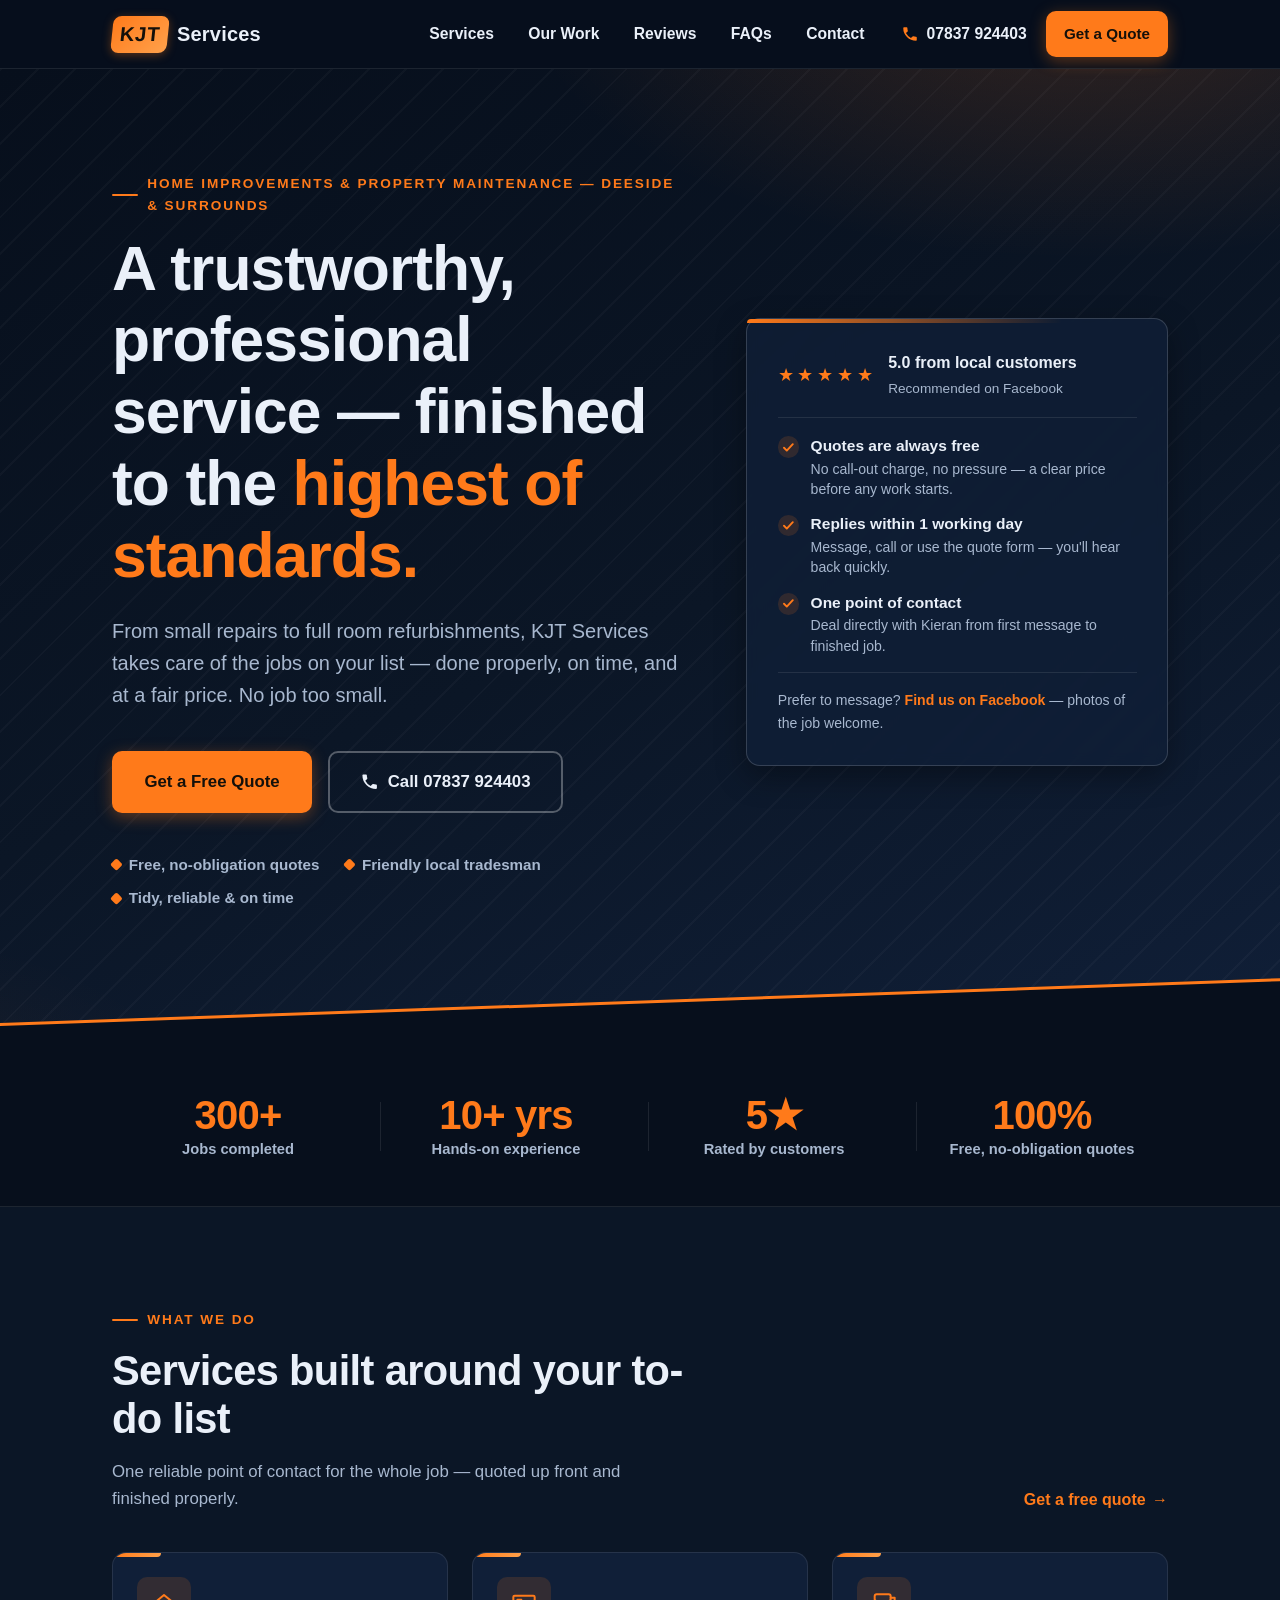
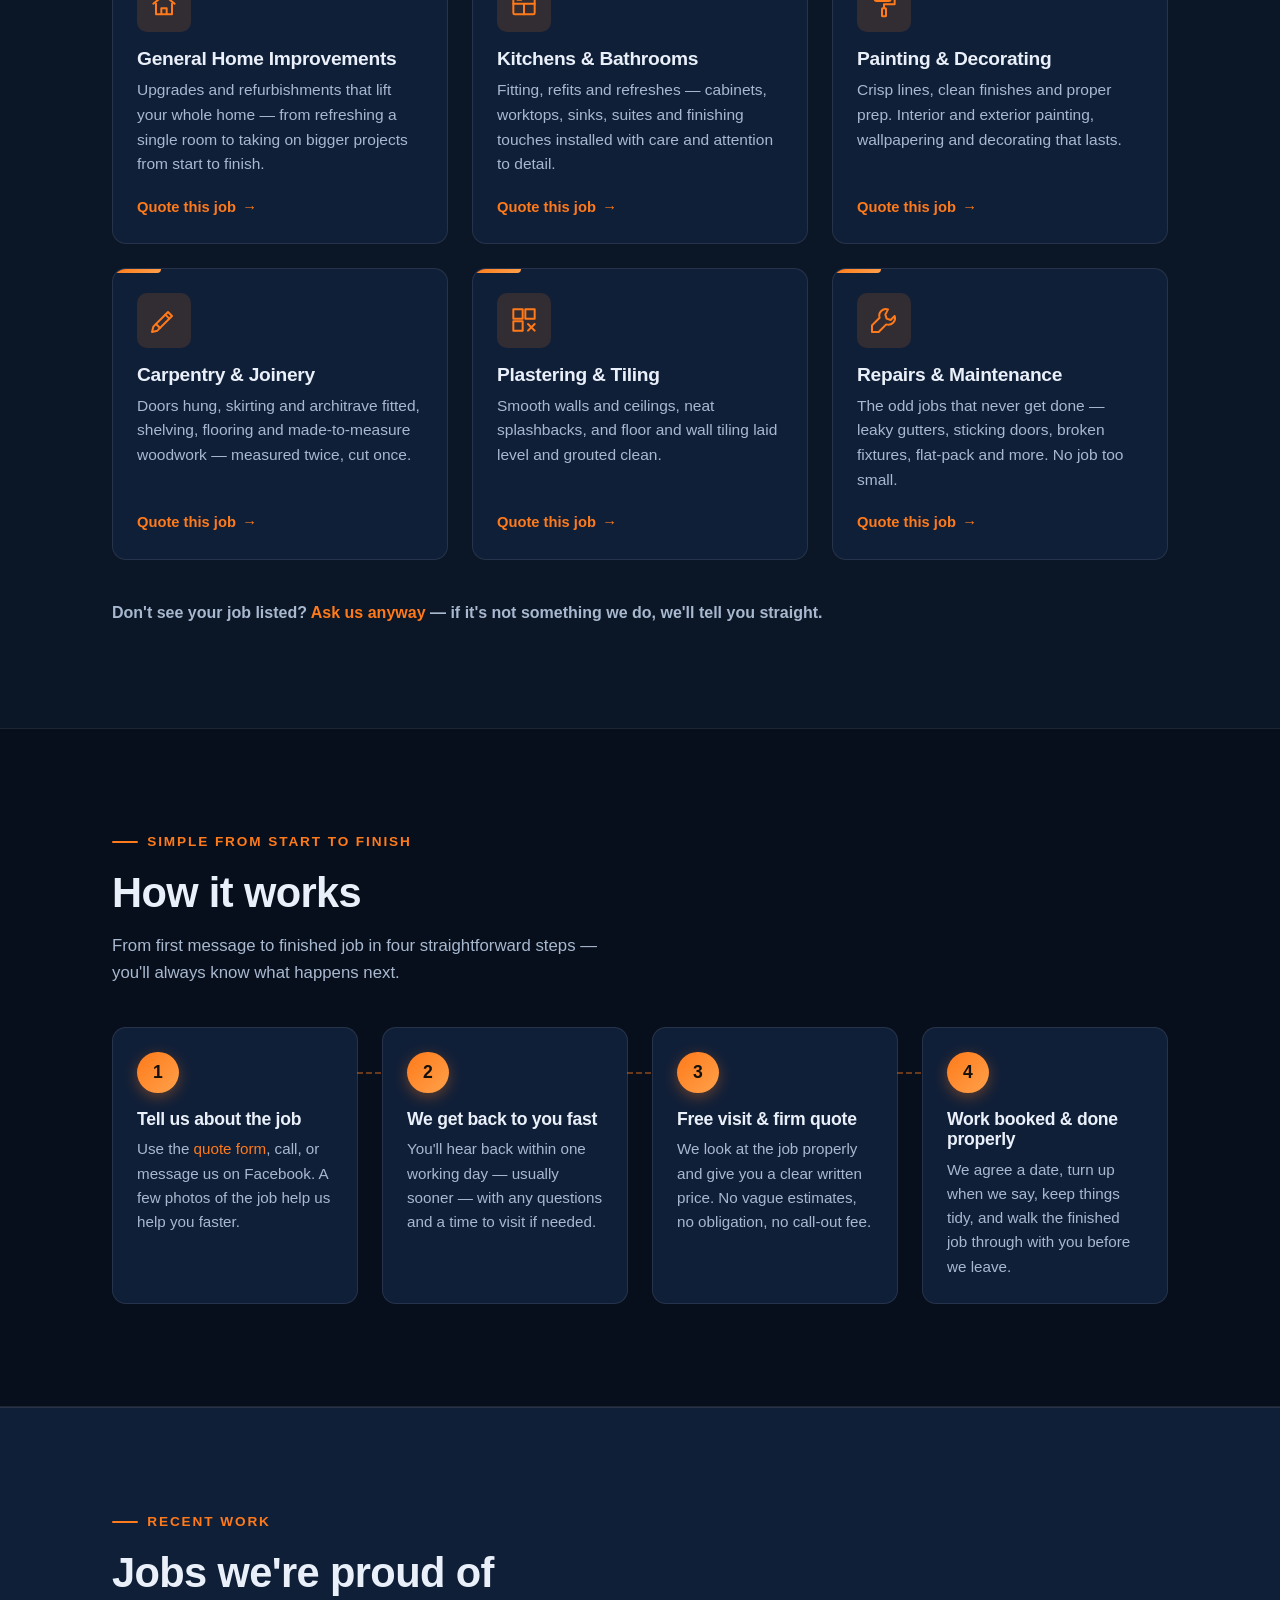
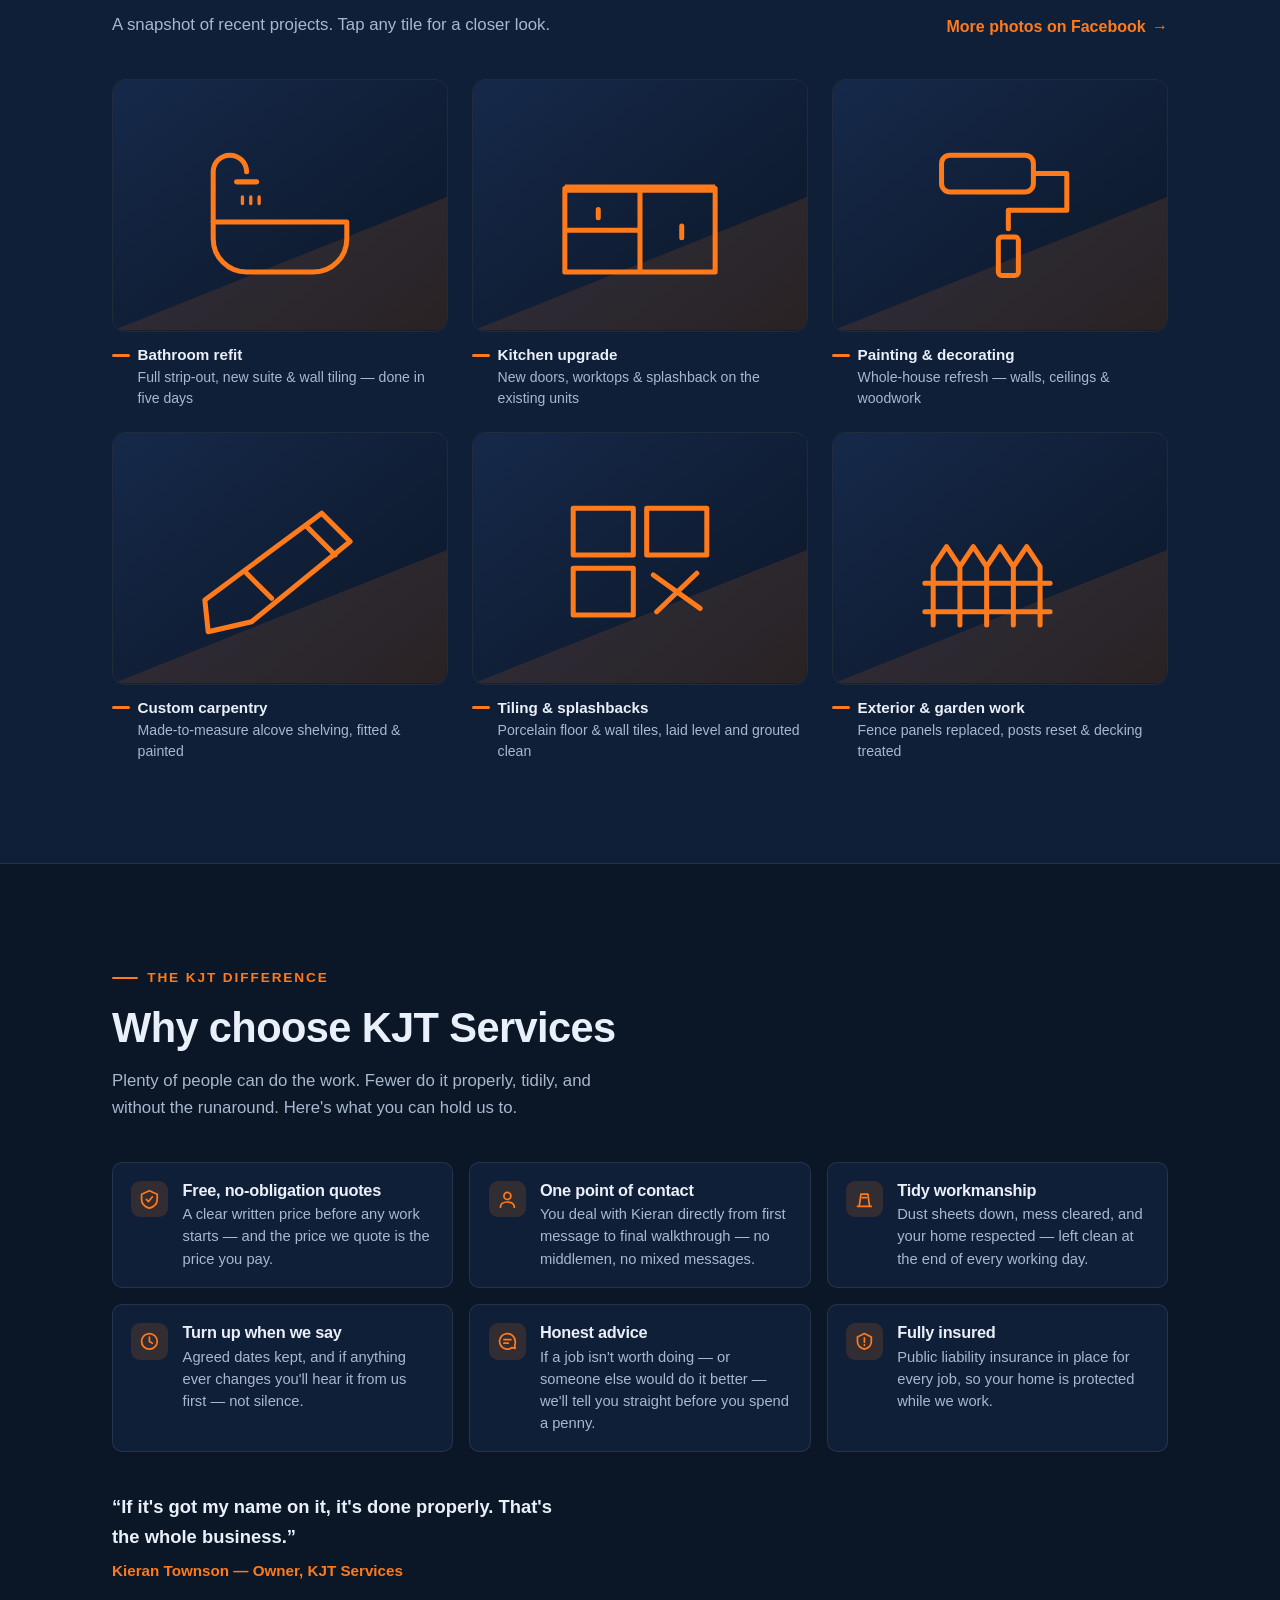
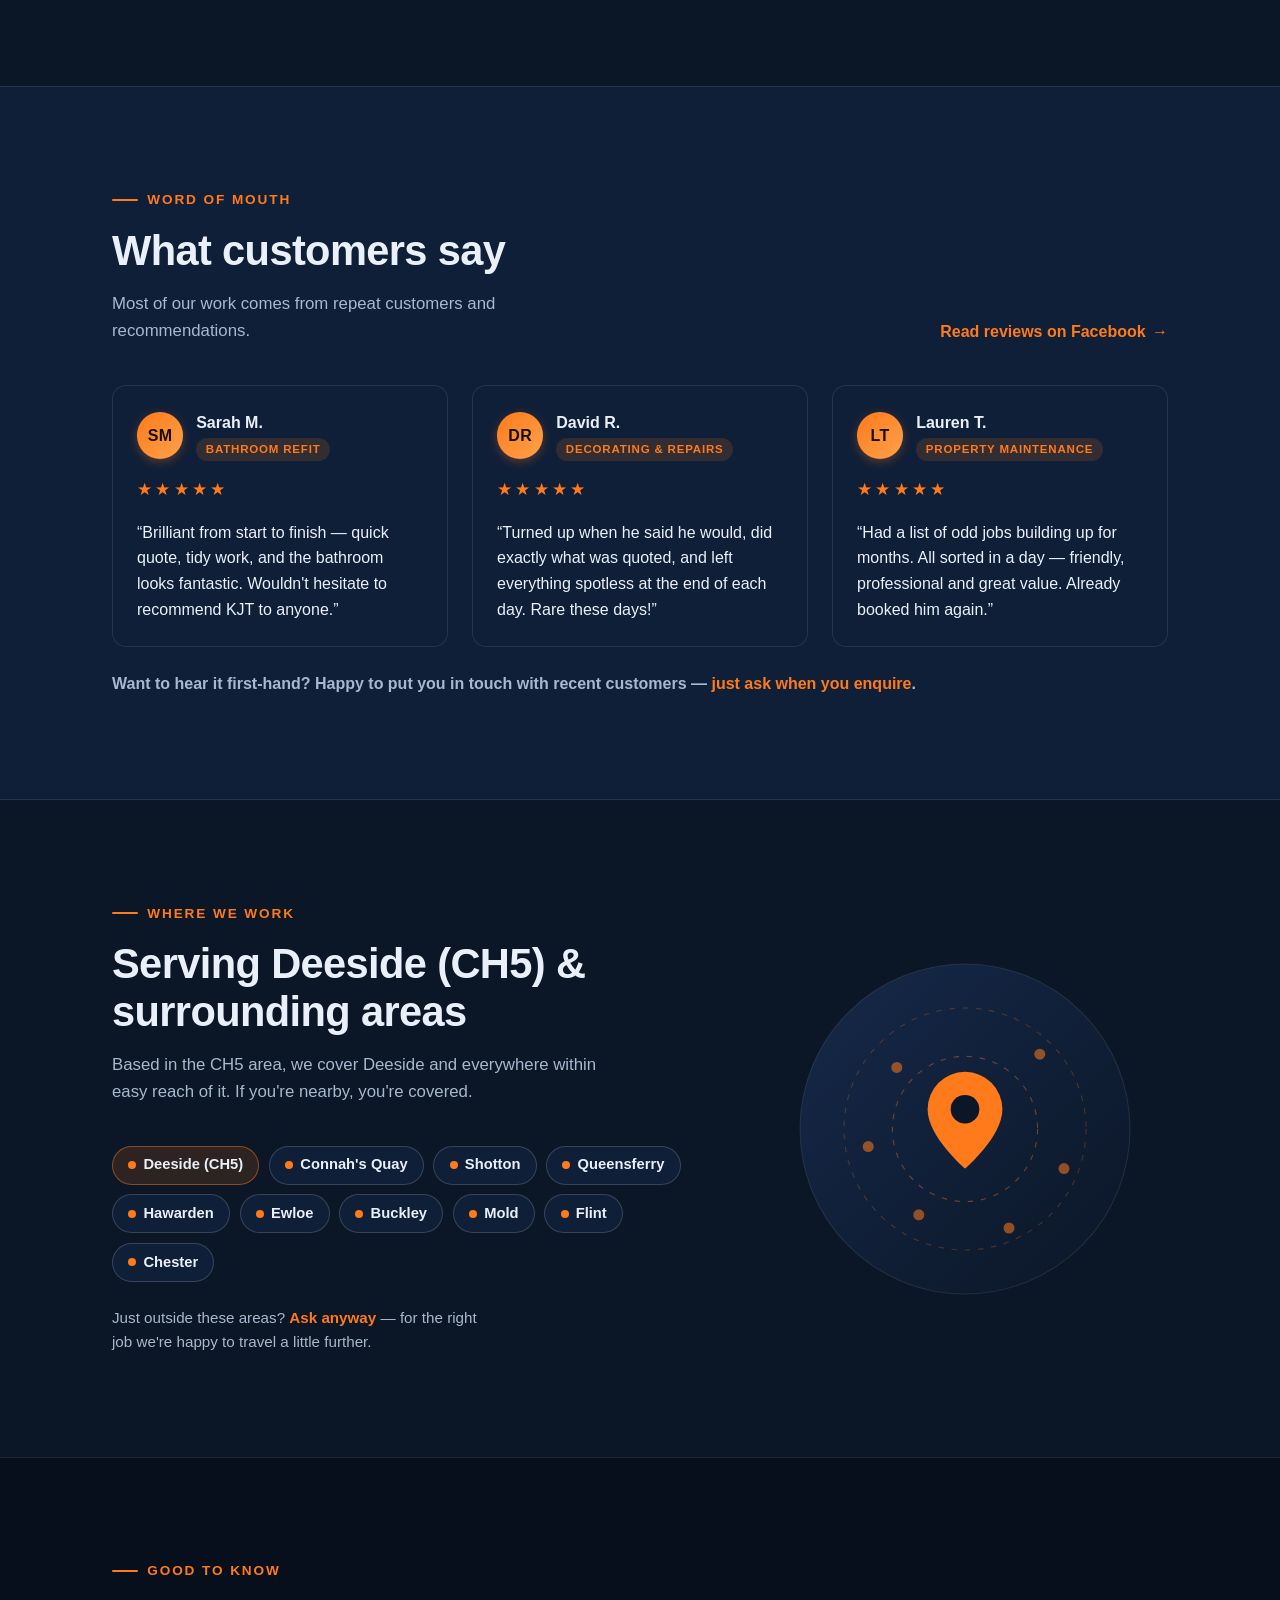
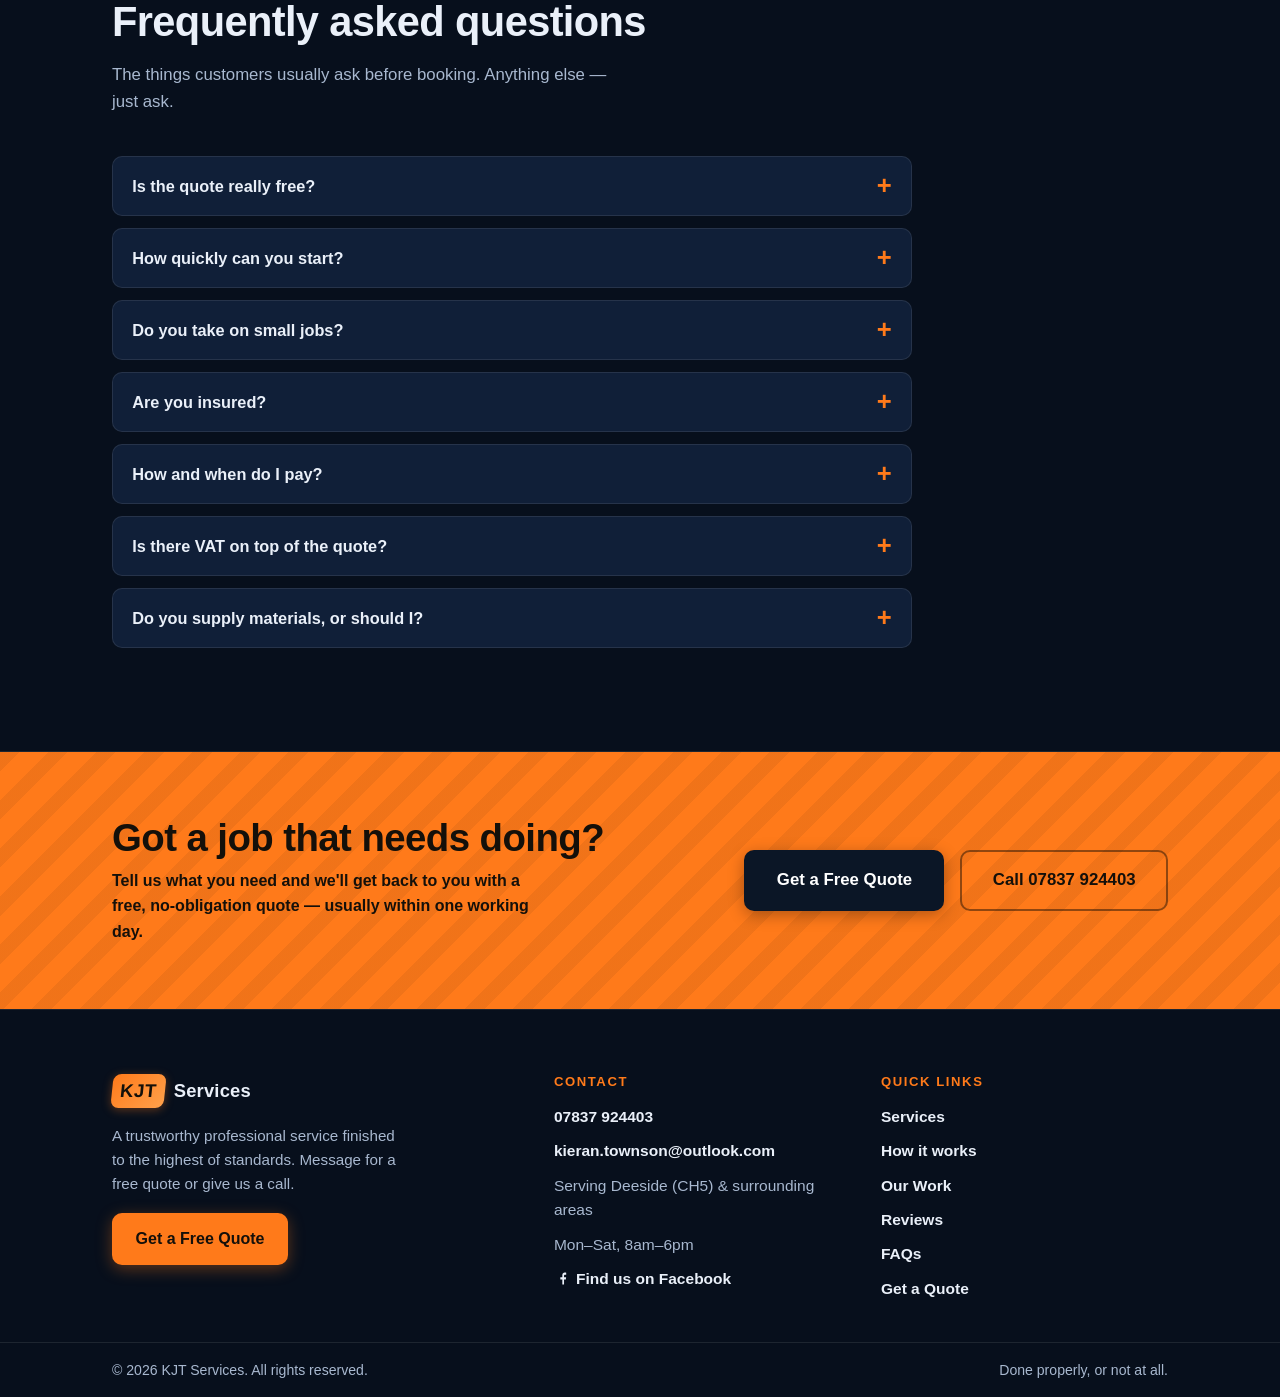
==== commit 59271004: "Set real service area: Deeside (CH5) & surrounding towns Co-Authored-By: Claude Fable 5 <noreply@ant" ====
--- a/index.html
+++ b/index.html
@@ -16,12 +16,13 @@
                          finished to the highest of standards"
       - Phone:          07837 924403
       - Email:          kieran.townson@outlook.com
+      - Area:           Deeside (CH5) & surrounding areas
       - Facebook:       facebook.com/p/KJT-Services-61572995855785/
 
     PLACEHOLDERS TO REPLACE:
       - Website address            (og:url meta tag — set once live)
-      - Town / service area        (structured data, hero, service-
-                                    area section chips, footer)
+      - Service-area town chips    (nearby CH5 towns are pre-filled —
+                                    trim or extend to what's covered)
       - Stats strip numbers        (jobs completed / years / rating —
                                     guessed starting figures)
       - Exact list of services     (services section + quote form
@@ -38,14 +39,14 @@
   <meta name="viewport" content="width=device-width, initial-scale=1.0">
   <!-- tints the browser chrome to match the dark header -->
   <meta name="theme-color" content="#070f1c">
-  <title>KJT Services — Home Improvements &amp; Property Maintenance</title>
-  <meta name="description" content="KJT Services — a trustworthy, professional home improvement and property maintenance service, finished to the highest of standards. Free quotes. Call 07837 924403.">
+  <title>KJT Services — Home Improvements &amp; Property Maintenance in Deeside</title>
+  <meta name="description" content="KJT Services — a trustworthy, professional home improvement and property maintenance service in Deeside (CH5) &amp; surrounding areas, finished to the highest of standards. Free quotes. Call 07837 924403.">
 
   <!-- Open Graph (how the site looks when shared on Facebook etc.) -->
   <meta property="og:type" content="website">
   <meta property="og:site_name" content="KJT Services">
-  <meta property="og:title" content="KJT Services — Home Improvements &amp; Property Maintenance">
-  <meta property="og:description" content="A trustworthy professional service finished to the highest of standards. Free, no-obligation quotes — call 07837 924403.">
+  <meta property="og:title" content="KJT Services — Home Improvements &amp; Property Maintenance in Deeside">
+  <meta property="og:description" content="A trustworthy professional service in Deeside (CH5) &amp; surrounding areas, finished to the highest of standards. Free, no-obligation quotes — call 07837 924403.">
   <meta property="og:locale" content="en_GB">
   <!-- EDIT: once the site is live, uncomment these two lines and set
        the real web address plus a real photo for the share image
@@ -63,13 +64,10 @@
   <script>document.documentElement.classList.add("js")</script>
 
   <!-- EDIT: structured data for Google. Only CONFIRMED facts are
-       published live (search engines treat this block as fact, so
-       placeholder towns/hours must not ship in it). Once your real
-       town and hours are set, add these lines back into the JSON
-       below, just before the closing brace:
-         ,"address": { "@type": "PostalAddress", "addressLocality": "Yourtown", "addressCountry": "GB" },
-         "areaServed": "Yourtown and surrounding areas",
-         "openingHoursSpecification": [{ "@type": "OpeningHoursSpecification",
+       published live (search engines treat this block as fact). Once
+       the real working hours are confirmed, add this line back into
+       the JSON below, just before the closing brace:
+         ,"openingHoursSpecification": [{ "@type": "OpeningHoursSpecification",
            "dayOfWeek": ["Monday","Tuesday","Wednesday","Thursday","Friday","Saturday"],
            "opens": "08:00", "closes": "18:00" }]
   -->
@@ -78,12 +76,14 @@
     "@context": "https://schema.org",
     "@type": "HomeAndConstructionBusiness",
     "name": "KJT Services",
-    "description": "Home improvements and property maintenance — a trustworthy professional service finished to the highest of standards. Free, no-obligation quotes.",
+    "description": "Home improvements and property maintenance in Deeside (CH5) and surrounding areas — a trustworthy professional service finished to the highest of standards. Free, no-obligation quotes.",
     "slogan": "A trustworthy professional service finished to the highest of standards",
     "founder": { "@type": "Person", "name": "Kieran Townson" },
     "telephone": "+447837924403",
     "email": "kieran.townson@outlook.com",
     "sameAs": ["https://www.facebook.com/p/KJT-Services-61572995855785/"],
+    "address": { "@type": "PostalAddress", "addressLocality": "Deeside", "addressCountry": "GB" },
+    "areaServed": "Deeside (CH5) and surrounding areas",
     "priceRange": "££"
   }
   </script>
@@ -131,9 +131,7 @@
     <section class="hero" aria-labelledby="hero-heading">
       <div class="container hero-inner">
         <div class="hero-copy">
-          <p class="eyebrow">Home improvements &amp; property maintenance
-            <!-- EDIT: add your town/area, e.g. "…maintenance in Sheffield &amp; surrounds" -->
-          </p>
+          <p class="eyebrow">Home improvements &amp; property maintenance — Deeside &amp; surrounds</p>
           <h1 id="hero-heading">A trustworthy, professional service — finished to the <em>highest of standards.</em></h1>
           <p class="hero-sub">From small repairs to full room refurbishments, KJT Services takes care of the jobs on your list — done properly, on time, and at a fair price. No job too small.</p>
           <div class="hero-actions">
@@ -596,23 +594,26 @@
     </section>
 
     <!-- ======================= SERVICE AREA ======================= -->
-    <!-- EDIT: replace "Yourtown" and ALL of the placeholder town chips
-         below with your real base town and the areas you actually
-         cover. Delete any chips you don't need. -->
+    <!-- EDIT: the base area (Deeside / CH5) is confirmed; the town chips
+         are the places in and around CH5 — remove any you don't cover
+         or add ones you do. -->
     <section class="section" id="areas" aria-labelledby="areas-heading">
       <div class="container area-inner">
         <div>
           <p class="eyebrow">Where we work</p>
-          <h2 id="areas-heading" class="section-title">Serving Yourtown &amp; surrounding areas</h2>
-          <p class="section-lead">Based in Yourtown, covering homes within roughly 15 miles. If you're nearby, you're covered.</p>
+          <h2 id="areas-heading" class="section-title">Serving Deeside (CH5) &amp; surrounding areas</h2>
+          <p class="section-lead">Based in the CH5 area, we cover Deeside and everywhere within easy reach of it. If you're nearby, you're covered.</p>
           <ul class="area-chips">
-            <li class="chip chip-home">Yourtown</li>
-            <li class="chip">Northley</li>
-            <li class="chip">Eastfield</li>
-            <li class="chip">Westbrook</li>
-            <li class="chip">Southgate</li>
-            <li class="chip">Millbridge</li>
-            <li class="chip">Oakhurst</li>
+            <li class="chip chip-home">Deeside (CH5)</li>
+            <li class="chip">Connah's Quay</li>
+            <li class="chip">Shotton</li>
+            <li class="chip">Queensferry</li>
+            <li class="chip">Hawarden</li>
+            <li class="chip">Ewloe</li>
+            <li class="chip">Buckley</li>
+            <li class="chip">Mold</li>
+            <li class="chip">Flint</li>
+            <li class="chip">Chester</li>
           </ul>
           <p class="area-note">Just outside these areas? <a href="quote.html">Ask anyway</a> — for the right job we're happy to travel a little further.</p>
         </div>
@@ -722,8 +723,7 @@
             <a href="mailto:kieran.townson@outlook.com">kieran.townson@outlook.com</a>
           </li>
           <li>
-            <!-- EDIT: replace with your real town / service area -->
-            Serving Yourtown &amp; surrounding areas
+            Serving Deeside (CH5) &amp; surrounding areas
           </li>
           <li>
             <!-- EDIT: replace with your real working hours -->
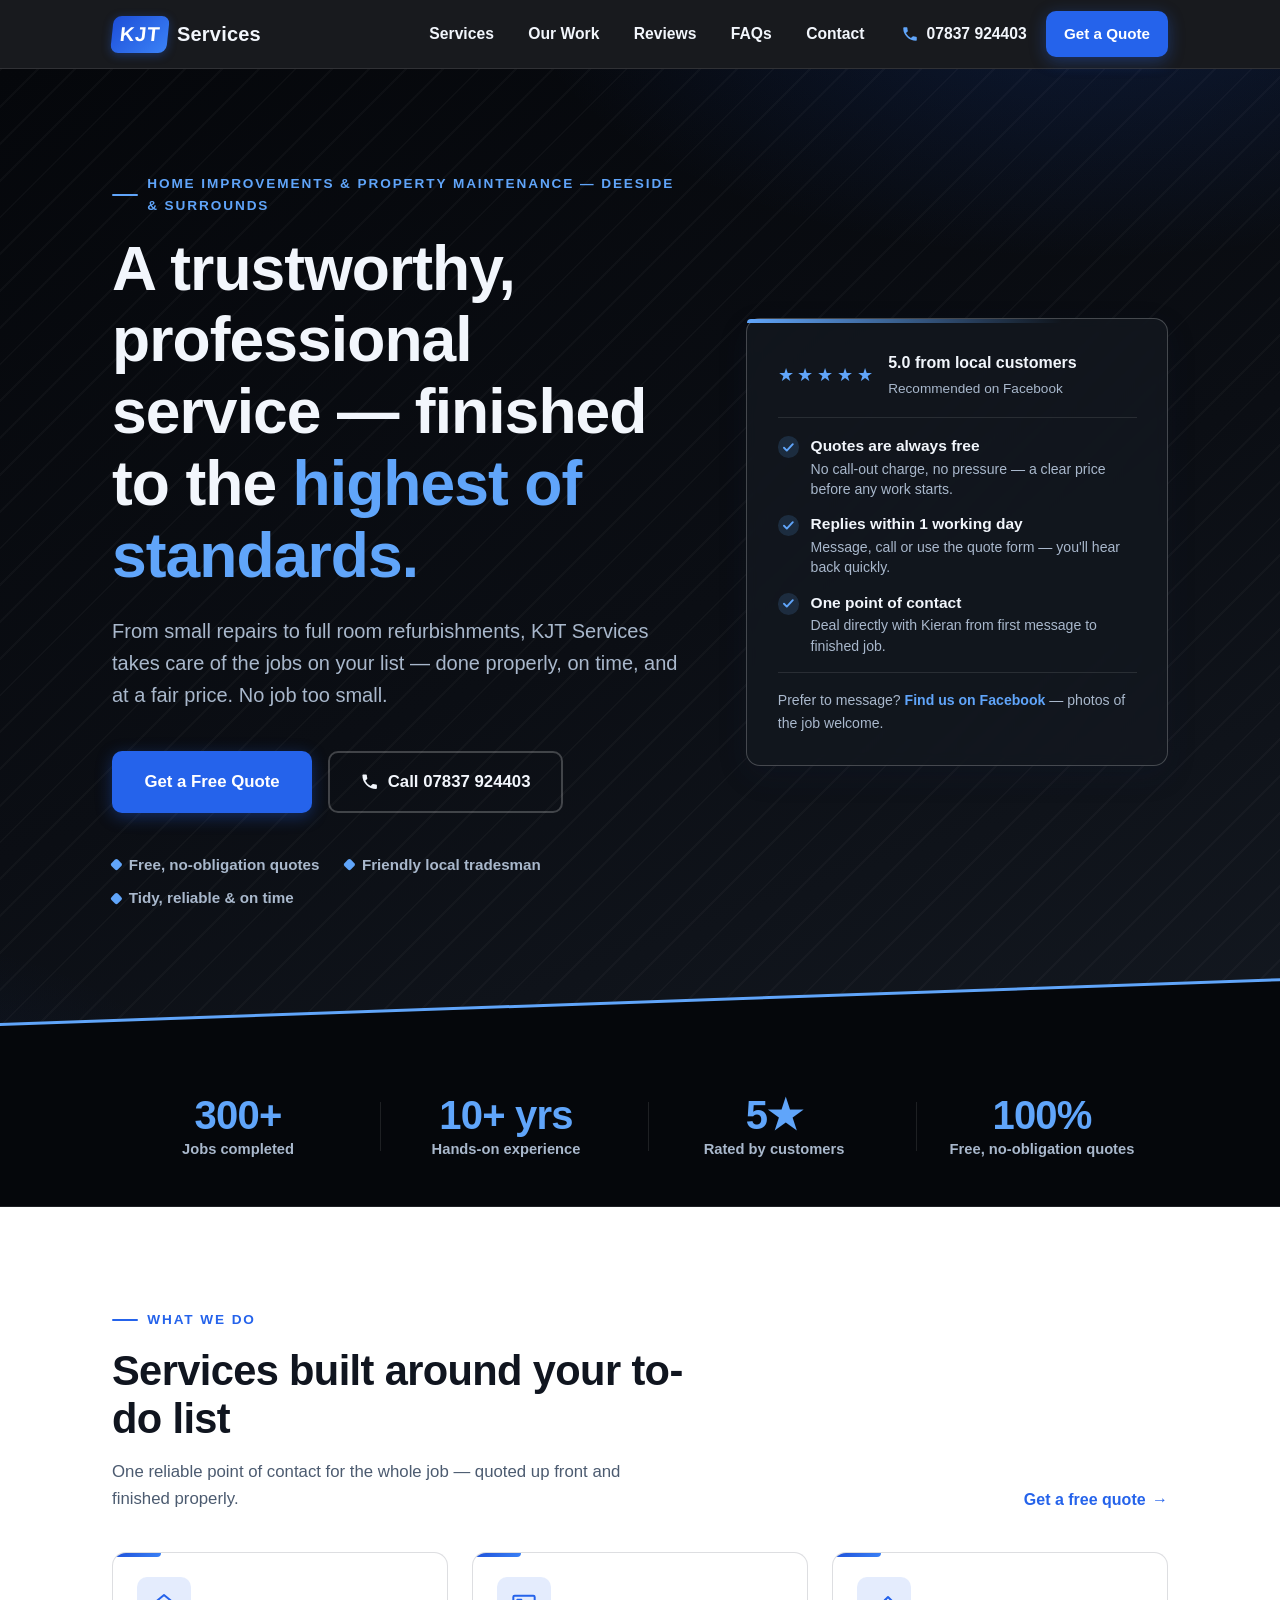
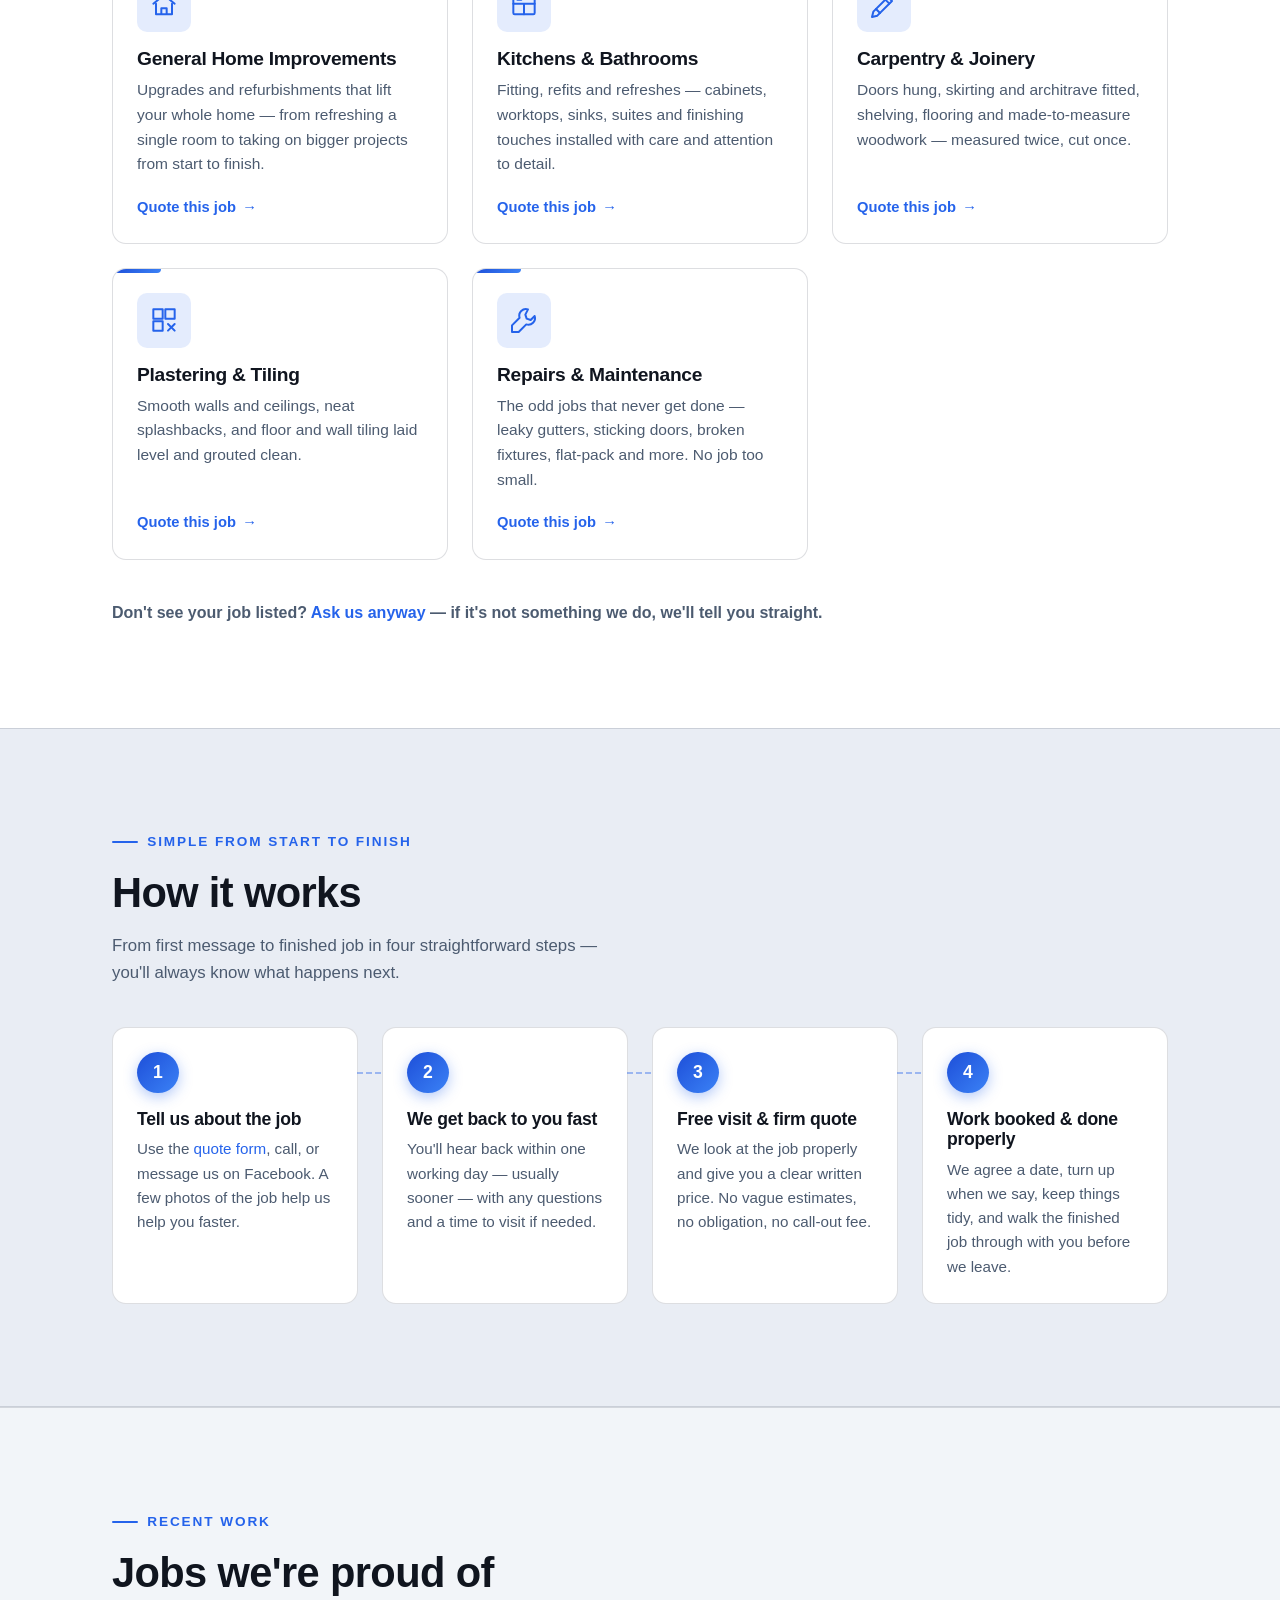
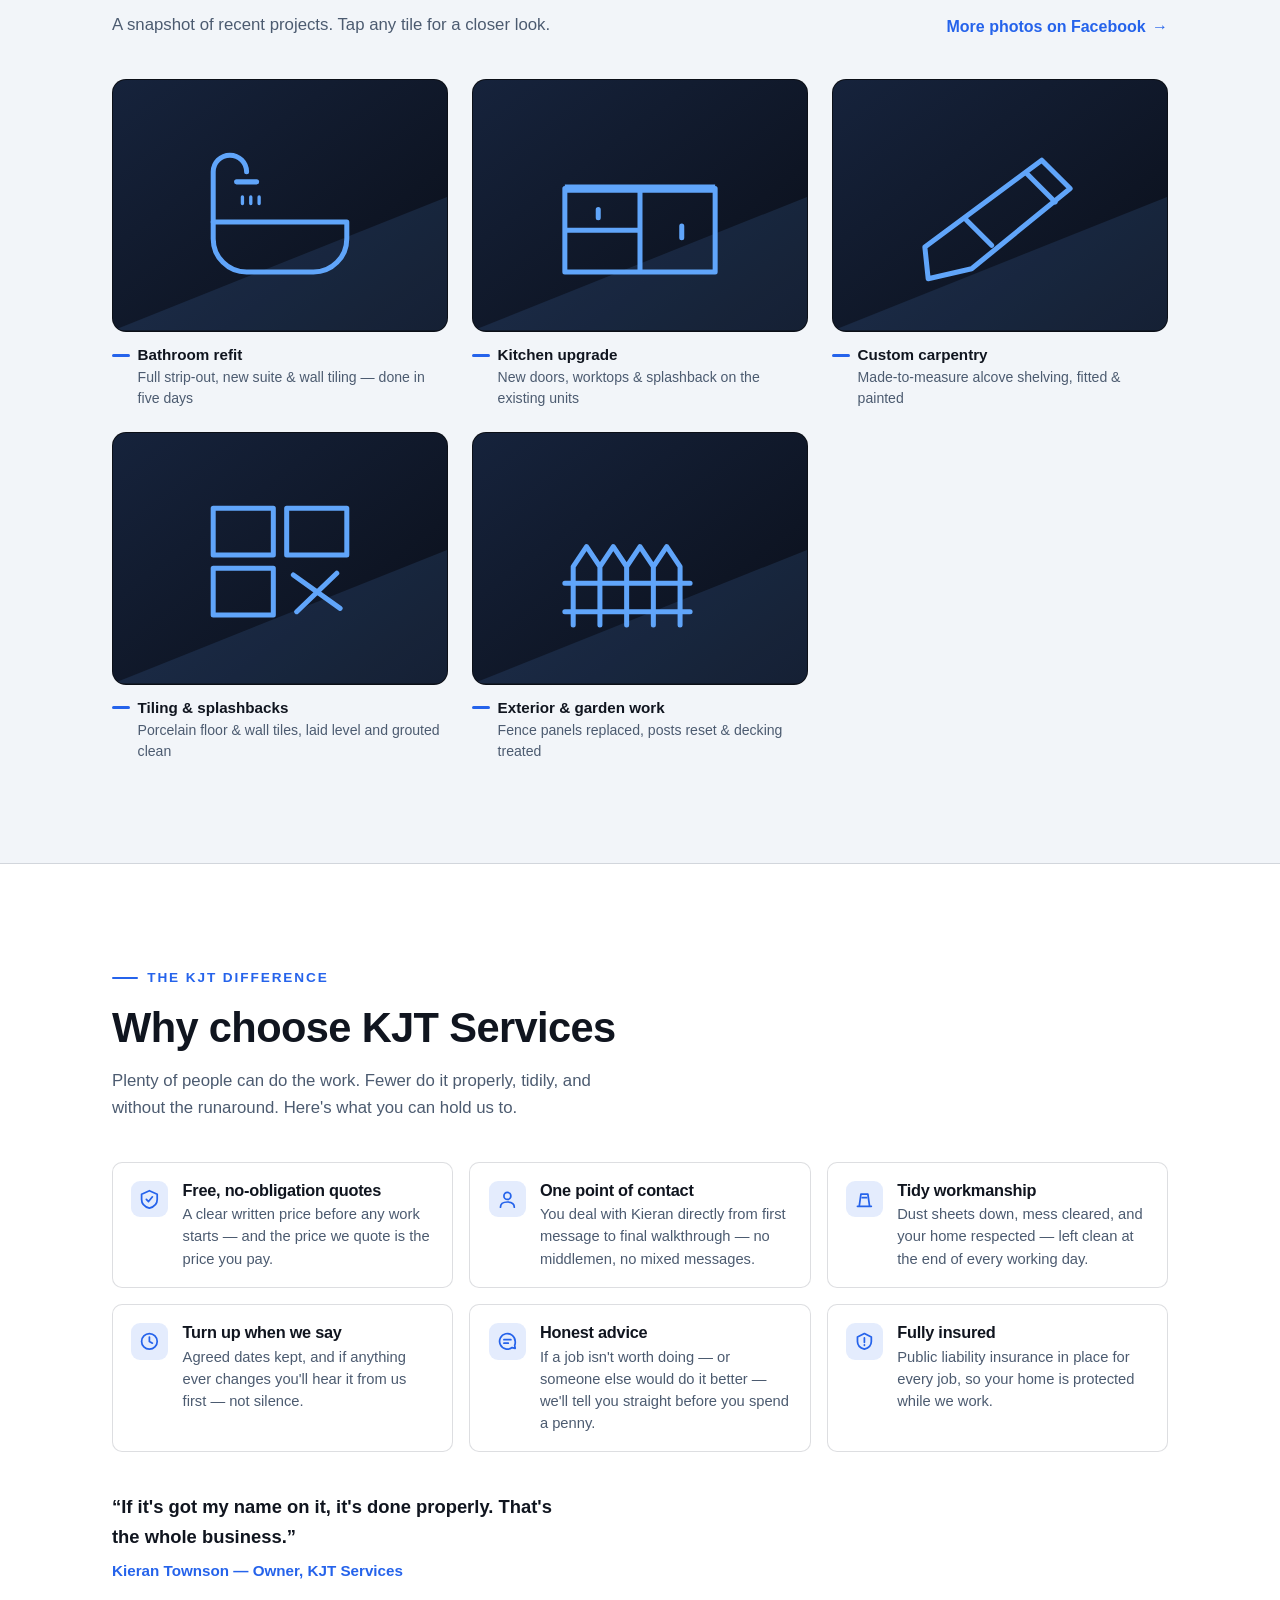
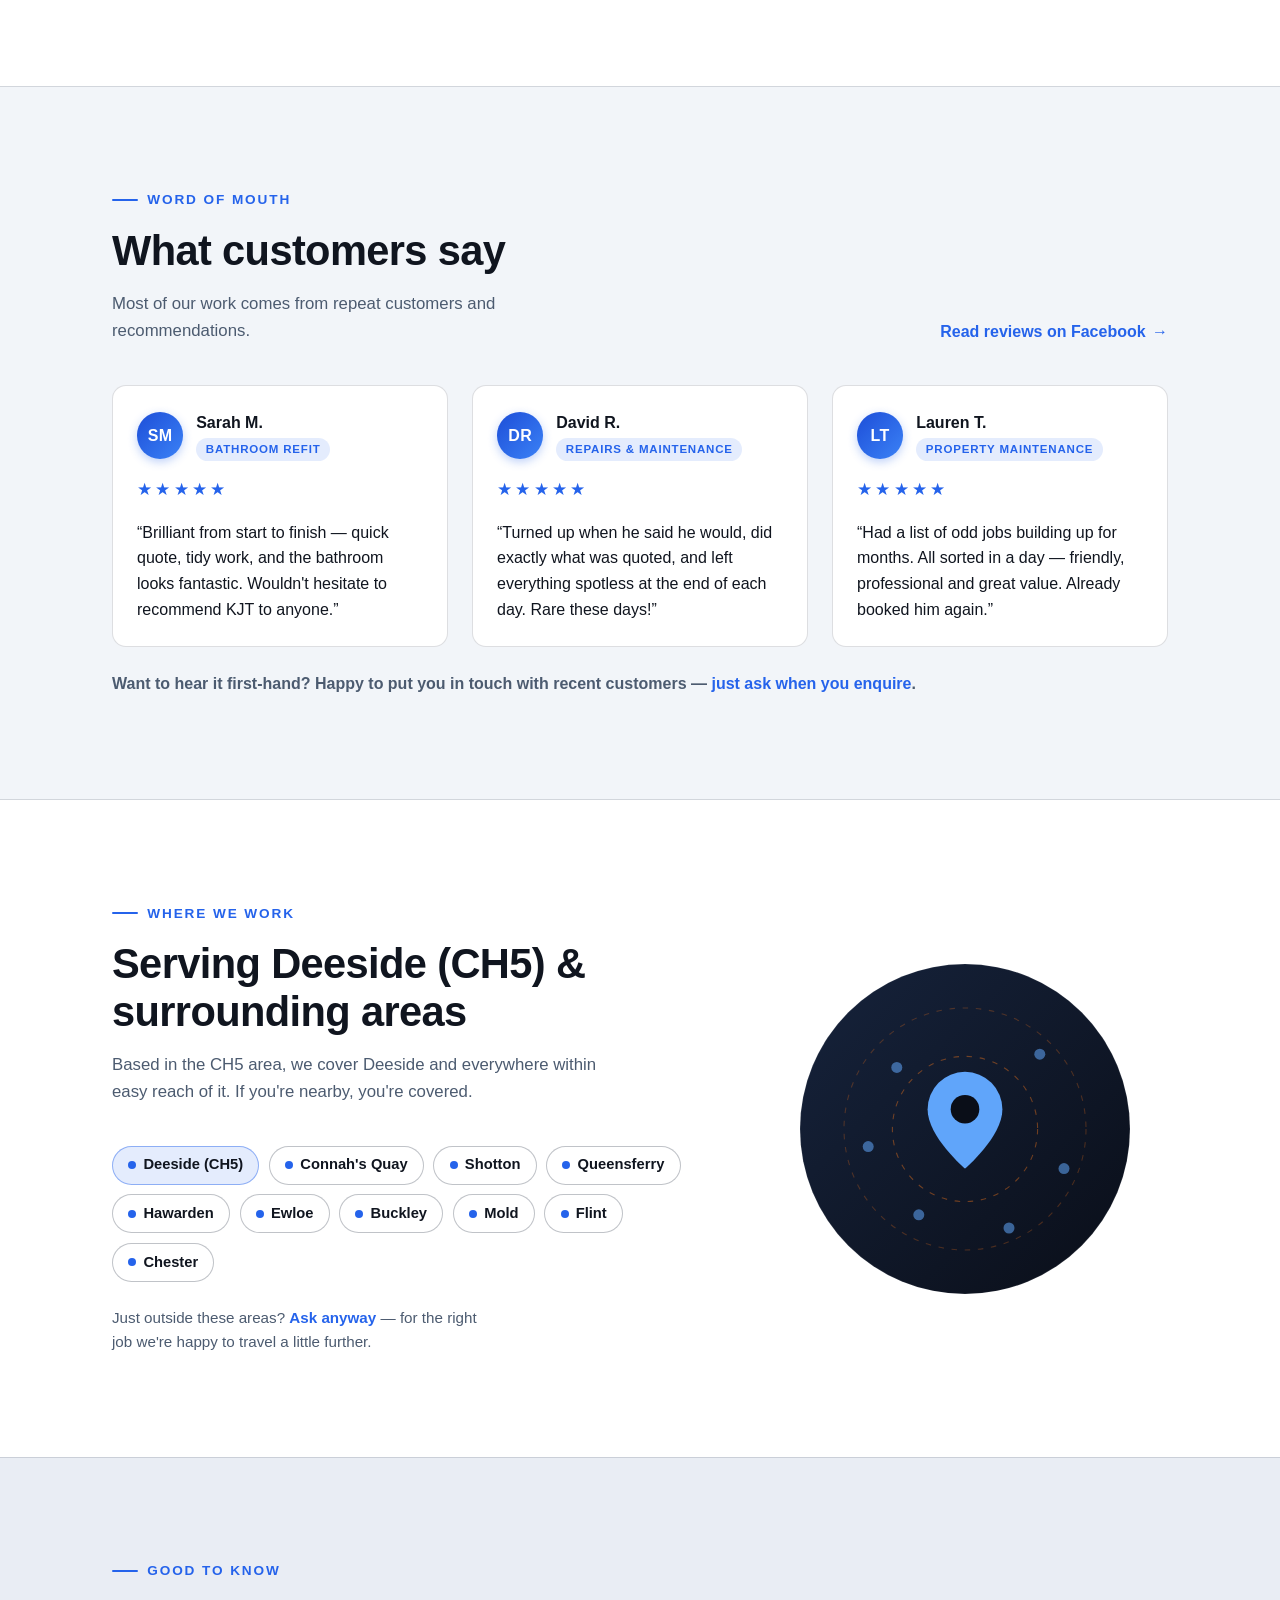
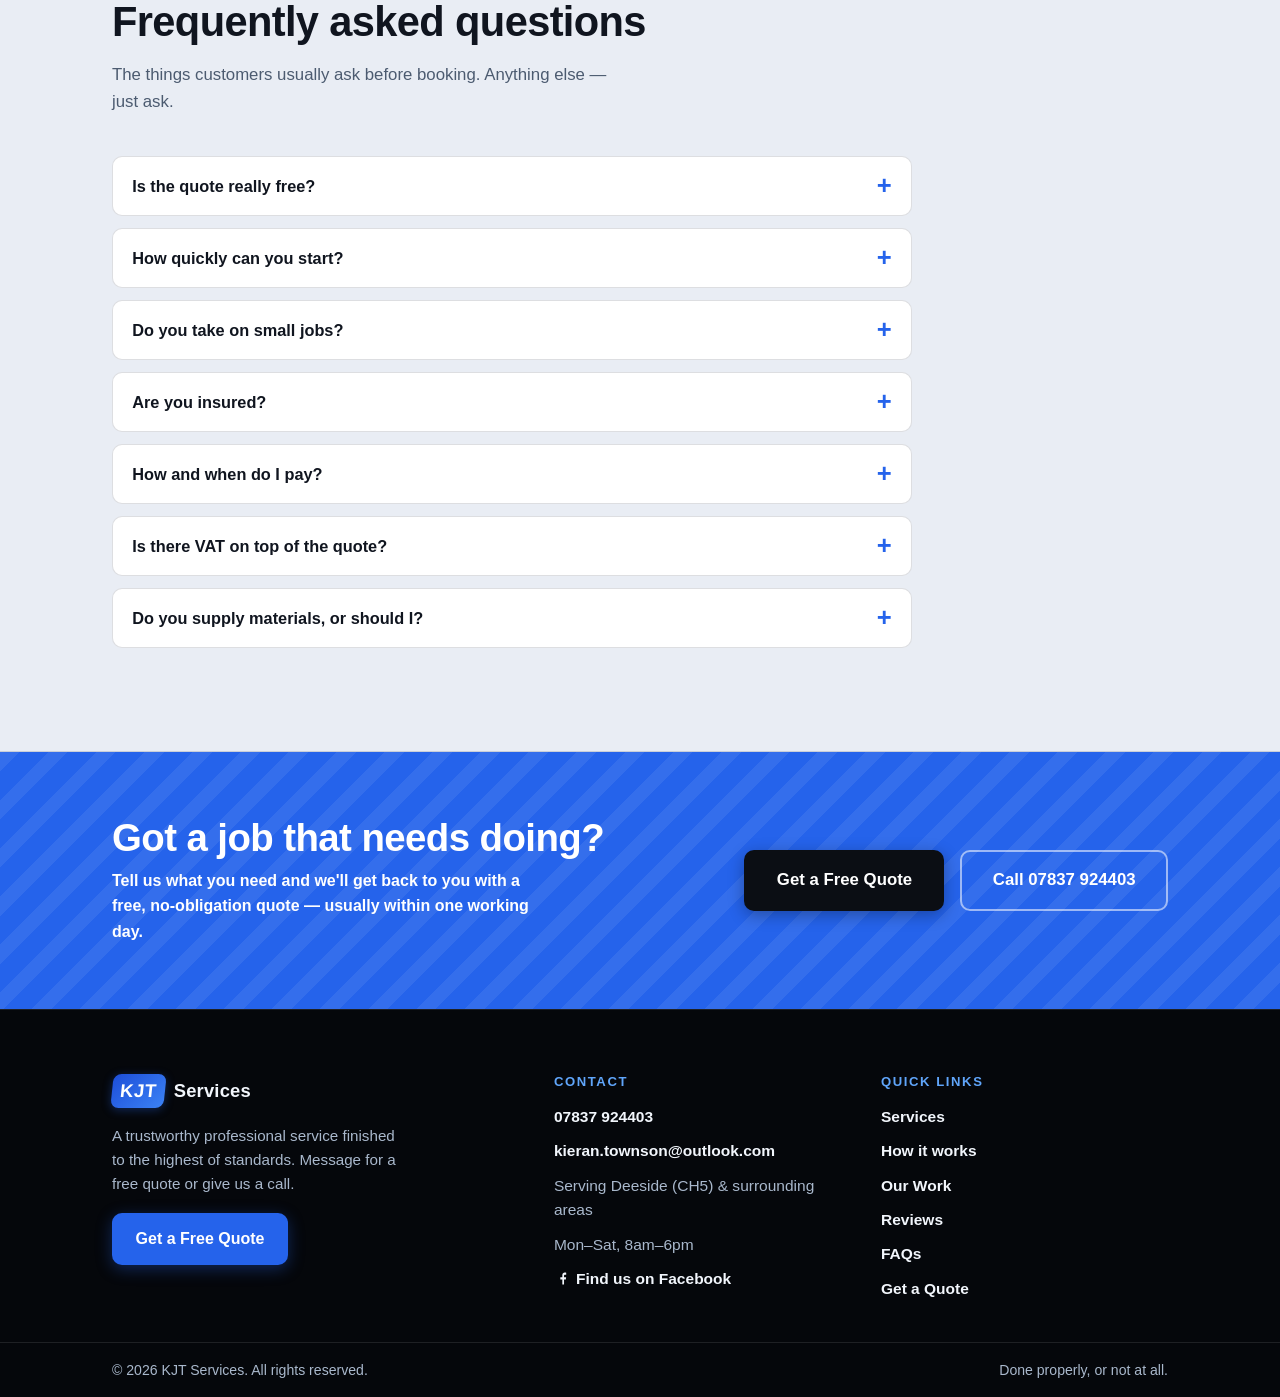
==== commit bc95df40: "Re-theme to white/black/blue; remove painting & decorating service Co-Authored-By: Claude Fable 5 <n" ====
--- a/index.html
+++ b/index.html
@@ -27,7 +27,7 @@
                                     guessed starting figures)
       - Exact list of services     (services section + quote form
                                     dropdown — match your real work)
-      - Gallery photos + captions  (6 placeholder tiles — swap in
+      - Gallery photos + captions  (5 placeholder tiles — swap in
                                     real job photos, see comments)
       - Testimonials               (3 sample reviews — replace with
                                     real customer feedback)
@@ -38,7 +38,7 @@
 -->
   <meta name="viewport" content="width=device-width, initial-scale=1.0">
   <!-- tints the browser chrome to match the dark header -->
-  <meta name="theme-color" content="#070f1c">
+  <meta name="theme-color" content="#05070b">
   <title>KJT Services — Home Improvements &amp; Property Maintenance in Deeside</title>
   <meta name="description" content="KJT Services — a trustworthy, professional home improvement and property maintenance service in Deeside (CH5) &amp; surrounding areas, finished to the highest of standards. Free quotes. Call 07837 924403.">
 
@@ -56,7 +56,7 @@
   <meta property="og:image" content="https://www.your-domain.co.uk/photos/og-image.jpg">
   -->
 
-  <link rel="icon" href="data:image/svg+xml,%3Csvg xmlns='http://www.w3.org/2000/svg' viewBox='0 0 64 64'%3E%3Crect width='64' height='64' rx='14' fill='%230b1626'/%3E%3Ctext x='32' y='46' font-family='Arial,sans-serif' font-size='40' font-weight='800' text-anchor='middle' fill='%23ff7a1a'%3EK%3C/text%3E%3C/svg%3E">
+  <link rel="icon" href="data:image/svg+xml,%3Csvg xmlns='http://www.w3.org/2000/svg' viewBox='0 0 64 64'%3E%3Crect width='64' height='64' rx='14' fill='%23070b12'/%3E%3Ctext x='32' y='46' font-family='Arial,sans-serif' font-size='40' font-weight='800' text-anchor='middle' fill='%2360a5fa'%3EK%3C/text%3E%3C/svg%3E">
   <!-- iOS "Add to Home Screen" icon (iOS can't use the SVG favicon) -->
   <link rel="apple-touch-icon" href="apple-touch-icon.png">
   <link rel="stylesheet" href="styles.css">
@@ -246,15 +246,6 @@
 
           <article class="card reveal">
             <div class="card-icon" aria-hidden="true">
-              <svg viewBox="0 0 48 48" focusable="false"><rect x="10" y="8" width="24" height="10" rx="3" fill="none" stroke="currentColor" stroke-width="3"/><path d="M34 13h6v10H24v6" fill="none" stroke="currentColor" stroke-width="3" stroke-linecap="round" stroke-linejoin="round"/><rect x="21" y="29" width="6" height="12" rx="1" fill="none" stroke="currentColor" stroke-width="3"/></svg>
-            </div>
-            <h3>Painting &amp; Decorating</h3>
-            <p>Crisp lines, clean finishes and proper prep. Interior and exterior painting, wallpapering and decorating that lasts.</p>
-            <a class="card-cta" href="quote.html">Quote this job <span class="arrow" aria-hidden="true">&rarr;</span></a>
-          </article>
-
-          <article class="card reveal">
-            <div class="card-icon" aria-hidden="true">
               <svg viewBox="0 0 48 48" focusable="false"><path d="M8 34 30 12l6 6L14 40l-8 2z" fill="none" stroke="currentColor" stroke-width="3" stroke-linejoin="round"/><path d="m26 16 6 6M12 30l6 6" fill="none" stroke="currentColor" stroke-width="3" stroke-linecap="round"/></svg>
             </div>
             <h3>Carpentry &amp; Joinery</h3>
@@ -352,10 +343,10 @@
           <figure class="tile reveal">
             <button class="tile-btn" type="button" aria-label="View larger: bathroom refit — full strip-out, new suite and wall tiling">
               <svg viewBox="0 0 400 300" role="img" aria-label="Illustration of a bathroom refit" focusable="false">
-                <defs><linearGradient id="g1" x1="0" y1="0" x2="1" y2="1"><stop offset="0" stop-color="#16294a"/><stop offset="1" stop-color="#0b1626"/></linearGradient></defs>
+                <defs><linearGradient id="g1" x1="0" y1="0" x2="1" y2="1"><stop offset="0" stop-color="#16233c"/><stop offset="1" stop-color="#0a0e18"/></linearGradient></defs>
                 <rect width="400" height="300" fill="url(#g1)"/>
-                <path d="M0 300 400 140v160z" fill="#ff7a1a" opacity=".12"/>
-                <g fill="none" stroke="#ff7a1a" stroke-width="6" stroke-linecap="round" stroke-linejoin="round">
+                <path d="M0 300 400 140v160z" fill="#60a5fa" opacity=".12"/>
+                <g fill="none" stroke="#60a5fa" stroke-width="6" stroke-linecap="round" stroke-linejoin="round">
                   <path d="M120 170h160v20a40 40 0 0 1-40 40h-80a40 40 0 0 1-40-40z"/>
                   <path d="M120 170v-60a20 20 0 0 1 40 0"/>
                   <path d="M148 122h24"/>
@@ -373,10 +364,10 @@
           <figure class="tile reveal">
             <button class="tile-btn" type="button" aria-label="View larger: kitchen upgrade — new doors, worktops and splashback">
               <svg viewBox="0 0 400 300" role="img" aria-label="Illustration of a kitchen upgrade" focusable="false">
-                <defs><linearGradient id="g2" x1="0" y1="0" x2="1" y2="1"><stop offset="0" stop-color="#16294a"/><stop offset="1" stop-color="#0b1626"/></linearGradient></defs>
+                <defs><linearGradient id="g2" x1="0" y1="0" x2="1" y2="1"><stop offset="0" stop-color="#16233c"/><stop offset="1" stop-color="#0a0e18"/></linearGradient></defs>
                 <rect width="400" height="300" fill="url(#g2)"/>
-                <path d="M0 300 400 140v160z" fill="#ff7a1a" opacity=".12"/>
-                <g fill="none" stroke="#ff7a1a" stroke-width="6" stroke-linejoin="round">
+                <path d="M0 300 400 140v160z" fill="#60a5fa" opacity=".12"/>
+                <g fill="none" stroke="#60a5fa" stroke-width="6" stroke-linejoin="round">
                   <path d="M110 130h180v100H110z"/>
                   <path d="M110 130h180" stroke-width="10"/>
                   <path d="M200 130v100M110 180h90"/>
@@ -392,32 +383,12 @@
           </figure>
 
           <figure class="tile reveal">
-            <button class="tile-btn" type="button" aria-label="View larger: painting and decorating — whole-house refresh">
-              <svg viewBox="0 0 400 300" role="img" aria-label="Illustration of painting and decorating" focusable="false">
-                <defs><linearGradient id="g3" x1="0" y1="0" x2="1" y2="1"><stop offset="0" stop-color="#16294a"/><stop offset="1" stop-color="#0b1626"/></linearGradient></defs>
-                <rect width="400" height="300" fill="url(#g3)"/>
-                <path d="M0 300 400 140v160z" fill="#ff7a1a" opacity=".12"/>
-                <g fill="none" stroke="#ff7a1a" stroke-width="6" stroke-linecap="round" stroke-linejoin="round">
-                  <rect x="130" y="90" width="110" height="44" rx="10"/>
-                  <path d="M240 112h40v44h-70v22"/>
-                  <rect x="198" y="188" width="24" height="46" rx="4"/>
-                </g>
-              </svg>
-            </button>
-            <figcaption>
-              <strong class="tile-title">Painting &amp; decorating</strong>
-              <!-- EDIT: sample caption detail — describe the real job -->
-              <span class="tile-sub">Whole-house refresh — walls, ceilings &amp; woodwork</span>
-            </figcaption>
-          </figure>
-
-          <figure class="tile reveal">
             <button class="tile-btn" type="button" aria-label="View larger: custom carpentry — made-to-measure alcove shelving">
               <svg viewBox="0 0 400 300" role="img" aria-label="Illustration of custom carpentry" focusable="false">
-                <defs><linearGradient id="g4" x1="0" y1="0" x2="1" y2="1"><stop offset="0" stop-color="#16294a"/><stop offset="1" stop-color="#0b1626"/></linearGradient></defs>
+                <defs><linearGradient id="g4" x1="0" y1="0" x2="1" y2="1"><stop offset="0" stop-color="#16233c"/><stop offset="1" stop-color="#0a0e18"/></linearGradient></defs>
                 <rect width="400" height="300" fill="url(#g4)"/>
-                <path d="M0 300 400 140v160z" fill="#ff7a1a" opacity=".12"/>
-                <g fill="none" stroke="#ff7a1a" stroke-width="6" stroke-linecap="round" stroke-linejoin="round">
+                <path d="M0 300 400 140v160z" fill="#60a5fa" opacity=".12"/>
+                <g fill="none" stroke="#60a5fa" stroke-width="6" stroke-linecap="round" stroke-linejoin="round">
                   <path d="M110 200 250 96l34 34-118 96-52 12z"/>
                   <path d="m232 112 34 34M160 168l30 30"/>
                 </g>
@@ -433,10 +404,10 @@
           <figure class="tile reveal">
             <button class="tile-btn" type="button" aria-label="View larger: tiling and splashbacks — porcelain floor and wall tiles">
               <svg viewBox="0 0 400 300" role="img" aria-label="Illustration of tiling and splashbacks" focusable="false">
-                <defs><linearGradient id="g5" x1="0" y1="0" x2="1" y2="1"><stop offset="0" stop-color="#16294a"/><stop offset="1" stop-color="#0b1626"/></linearGradient></defs>
+                <defs><linearGradient id="g5" x1="0" y1="0" x2="1" y2="1"><stop offset="0" stop-color="#16233c"/><stop offset="1" stop-color="#0a0e18"/></linearGradient></defs>
                 <rect width="400" height="300" fill="url(#g5)"/>
-                <path d="M0 300 400 140v160z" fill="#ff7a1a" opacity=".12"/>
-                <g fill="none" stroke="#ff7a1a" stroke-width="6" stroke-linejoin="round">
+                <path d="M0 300 400 140v160z" fill="#60a5fa" opacity=".12"/>
+                <g fill="none" stroke="#60a5fa" stroke-width="6" stroke-linejoin="round">
                   <path d="M120 90h72v56h-72zM208 90h72v56h-72zM120 162h72v56h-72z"/>
                   <path d="m216 170 56 40M268 168l-48 46" stroke-linecap="round"/>
                 </g>
@@ -452,10 +423,10 @@
           <figure class="tile reveal">
             <button class="tile-btn" type="button" aria-label="View larger: exterior and garden work — fence panels reset and decking treated">
               <svg viewBox="0 0 400 300" role="img" aria-label="Illustration of exterior and garden work" focusable="false">
-                <defs><linearGradient id="g6" x1="0" y1="0" x2="1" y2="1"><stop offset="0" stop-color="#16294a"/><stop offset="1" stop-color="#0b1626"/></linearGradient></defs>
+                <defs><linearGradient id="g6" x1="0" y1="0" x2="1" y2="1"><stop offset="0" stop-color="#16233c"/><stop offset="1" stop-color="#0a0e18"/></linearGradient></defs>
                 <rect width="400" height="300" fill="url(#g6)"/>
-                <path d="M0 300 400 140v160z" fill="#ff7a1a" opacity=".12"/>
-                <g fill="none" stroke="#ff7a1a" stroke-width="6" stroke-linecap="round" stroke-linejoin="round">
+                <path d="M0 300 400 140v160z" fill="#60a5fa" opacity=".12"/>
+                <g fill="none" stroke="#60a5fa" stroke-width="6" stroke-linecap="round" stroke-linejoin="round">
                   <path d="M120 230v-70l16-24 16 24v70M152 230v-70l16-24 16 24v70M184 230v-70l16-24 16 24v70M216 230v-70l16-24 16 24v70"/>
                   <path d="M110 180h150M110 214h150"/>
                 </g>
@@ -569,7 +540,7 @@
               <span class="t-avatar" aria-hidden="true">DR</span>
               <div class="t-id">
                 <cite>David R.</cite>
-                <span class="t-tag">Decorating &amp; repairs</span>
+                <span class="t-tag">Repairs &amp; maintenance</span>
               </div>
             </div>
             <div class="stars" role="img" aria-label="Rated 5 out of 5 stars"><span aria-hidden="true">★★★★★</span></div>
@@ -619,18 +590,18 @@
         </div>
 
         <svg class="area-map" viewBox="0 0 320 320" role="img" aria-label="Illustration of the local service area" focusable="false">
-          <defs><linearGradient id="mapg" x1="0" y1="0" x2="1" y2="1"><stop offset="0" stop-color="#16294a"/><stop offset="1" stop-color="#0b1626"/></linearGradient></defs>
+          <defs><linearGradient id="mapg" x1="0" y1="0" x2="1" y2="1"><stop offset="0" stop-color="#16233c"/><stop offset="1" stop-color="#0a0e18"/></linearGradient></defs>
           <circle cx="160" cy="160" r="150" fill="url(#mapg)" stroke="rgba(255,255,255,0.09)"/>
           <circle cx="160" cy="160" r="110" fill="none" stroke="rgba(255,122,26,0.25)" stroke-dasharray="5 7"/>
           <circle cx="160" cy="160" r="66" fill="none" stroke="rgba(255,122,26,0.4)" stroke-dasharray="5 7"/>
-          <circle cx="98" cy="104" r="5" fill="#ff7a1a" opacity=".55"/>
-          <circle cx="228" cy="92" r="5" fill="#ff7a1a" opacity=".55"/>
-          <circle cx="250" cy="196" r="5" fill="#ff7a1a" opacity=".55"/>
-          <circle cx="118" cy="238" r="5" fill="#ff7a1a" opacity=".55"/>
-          <circle cx="200" cy="250" r="5" fill="#ff7a1a" opacity=".55"/>
-          <circle cx="72" cy="176" r="5" fill="#ff7a1a" opacity=".55"/>
-          <path d="M160 108a34 34 0 0 0-34 34c0 25 34 54 34 54s34-29 34-54a34 34 0 0 0-34-34z" fill="#ff7a1a"/>
-          <circle cx="160" cy="142" r="13" fill="#0b1626"/>
+          <circle cx="98" cy="104" r="5" fill="#60a5fa" opacity=".55"/>
+          <circle cx="228" cy="92" r="5" fill="#60a5fa" opacity=".55"/>
+          <circle cx="250" cy="196" r="5" fill="#60a5fa" opacity=".55"/>
+          <circle cx="118" cy="238" r="5" fill="#60a5fa" opacity=".55"/>
+          <circle cx="200" cy="250" r="5" fill="#60a5fa" opacity=".55"/>
+          <circle cx="72" cy="176" r="5" fill="#60a5fa" opacity=".55"/>
+          <path d="M160 108a34 34 0 0 0-34 34c0 25 34 54 34 54s34-29 34-54a34 34 0 0 0-34-34z" fill="#60a5fa"/>
+          <circle cx="160" cy="142" r="13" fill="#0a0e18"/>
         </svg>
       </div>
     </section>
@@ -656,7 +627,7 @@
 
           <details class="faq reveal">
             <summary>Do you take on small jobs?</summary>
-            <p class="faq-a">Absolutely — no job too small. A sticking door, a shelf, a single room to paint: the small stuff is where most of our long-term customers started.</p>
+            <p class="faq-a">Absolutely — no job too small. A sticking door, a shelf, a dripping gutter: the small stuff is where most of our long-term customers started.</p>
           </details>
 
           <details class="faq reveal">
--- a/styles.css
+++ b/styles.css
@@ -1,29 +1,40 @@
 /* ============================================================
    KJT SERVICES — shared stylesheet (index.html + quote.html)
-   v2 — deep navy base / safety-orange accent / conversion-first.
+   v3 — white base / blue-black bands / blue accent.
    System font stack, no external assets — works fully offline.
    ============================================================ */
 
 /* ---------- Design tokens ---------- */
 :root {
-  color-scheme: dark; /* dark UA scrollbars, select popups, autofill */
-  --navy-950: #070f1c;
-  --navy-900: #0b1626;
-  --navy-800: #101f38;
-  --navy-700: #16294a;
-  --line:      rgba(255, 255, 255, 0.09);
-  --line-soft: rgba(255, 255, 255, 0.16);
-
-  --orange:       #ff7a1a;
-  --orange-light: #ffa14b;
-  --orange-hover: #ff9142;
-  --orange-soft:  rgba(255, 122, 26, 0.14);
-  --orange-line:  rgba(255, 122, 26, 0.45);
-  --grad-accent:  linear-gradient(135deg, #ff7a1a, #ffa14b);
-
-  --text:      #eaf0f9;
-  --text-mute: #a8b8cf;
-  --text-on-orange: #14100a;
+  color-scheme: light;
+  /* blacks (blue-tinted) — used by the dark bands: header, hero,
+     stats strip, "what happens next", footer, lightbox */
+  --navy-950: #05070b;
+  --navy-900: #0b0e14;
+  --navy-800: #131820;
+  --navy-700: #1e2634;
+  /* whites — page and card surfaces */
+  --paper:      #ffffff;
+  --paper-alt:  #f2f5f9;
+  --paper-deep: #e9edf4;
+  --card:       #ffffff;
+  --line:      rgba(15, 25, 45, 0.14);
+  --line-soft: rgba(15, 25, 45, 0.26);
+
+  --blue:       #2563eb;
+  --blue-light: #60a5fa;
+  --blue-hover: #1d4ed8;
+  --blue-soft:  rgba(37, 99, 235, 0.12);
+  --blue-line:  rgba(37, 99, 235, 0.45);
+  --grad-accent:  linear-gradient(135deg, #1d4ed8, #3b82f6);
+  /* fixed strong blue for filled controls — deliberately NOT
+     re-declared inside the dark bands, so buttons stay identical */
+  --accent-solid: #2563eb;
+  --accent-solid-hover: #1d4ed8;
+
+  --text:      #10151f;
+  --text-mute: #4c5b70;
+  --text-on-blue: #ffffff;
 
   --font: -apple-system, BlinkMacSystemFont, "Segoe UI", Roboto,
           Helvetica, Arial, sans-serif;
@@ -39,8 +50,8 @@
 
   --radius: 14px;
   --radius-sm: 10px;
-  --shadow: 0 10px 30px rgba(0, 0, 0, 0.35);
-  --shadow-sm: 0 4px 14px rgba(0, 0, 0, 0.28);
+  --shadow: 0 10px 30px rgba(20, 35, 70, 0.14);
+  --shadow-sm: 0 4px 14px rgba(20, 35, 70, 0.1);
   --header-h: 4.25rem;
 }
 
@@ -55,7 +66,7 @@
   /* matches the header/footer colour so iOS rubber-band overscroll
      doesn't reveal a lighter band at either end of the page */
   background: var(--navy-950);
-  scrollbar-color: var(--navy-700) var(--navy-950);
+  scrollbar-color: #a9bad2 var(--paper-alt);
 }
 
 @media (prefers-reduced-motion: reduce) {
@@ -79,13 +90,29 @@
   font-size: 1rem;
   line-height: 1.6;
   color: var(--text);
-  background: var(--navy-900);
+  background: var(--paper);
   -webkit-font-smoothing: antialiased;
 }
 
+/* The dark bands keep the black treatment. Everything inside them
+   re-themes automatically through these scoped token overrides —
+   components only ever read the tokens, never raw colours. */
+.site-header, .hero, .page-hero, .stats-strip,
+.next-steps, .site-footer, .lightbox {
+  --text: #f2f6fc;
+  --text-mute: #a9b8cc;
+  --line: rgba(255, 255, 255, 0.1);
+  --line-soft: rgba(255, 255, 255, 0.22);
+  --blue: #60a5fa;      /* lighter accent for AA contrast on black */
+  --blue-soft: rgba(96, 165, 250, 0.16);
+  --blue-line: rgba(96, 165, 250, 0.5);
+  --card: var(--navy-800);
+  color: var(--text);
+}
+
 img, svg { max-width: 100%; height: auto; display: block; }
 
-a { color: var(--orange); text-decoration: none; }
+a { color: var(--blue); text-decoration: none; }
 @media (hover: hover) {
   a:hover { text-decoration: underline; }
 }
@@ -103,7 +130,7 @@
 .icon { width: 1.15em; height: 1.15em; display: inline-block; vertical-align: -0.2em; }
 
 :focus-visible {
-  outline: 3px solid var(--orange);
+  outline: 3px solid var(--blue);
   outline-offset: 3px;
   border-radius: 4px;
 }
@@ -116,8 +143,8 @@
 
 .skip-link {
   position: absolute; left: 0.75rem; top: -3.5rem; z-index: 200;
-  padding: 0.6rem 1rem; background: var(--orange);
-  color: var(--text-on-orange); font-weight: 700;
+  padding: 0.6rem 1rem; background: var(--blue);
+  color: var(--text-on-blue); font-weight: 700;
   border-radius: 0 0 var(--radius-sm) var(--radius-sm);
   transition: top 0.2s ease;
 }
@@ -149,21 +176,21 @@
 .btn:active { transform: translateY(0); }
 
 .btn-primary {
-  background: var(--orange);
-  color: var(--text-on-orange);
-  box-shadow: 0 4px 16px rgba(255, 122, 26, 0.35);
-}
-@media (hover: hover) {
-  .btn-primary:hover { background: var(--orange-hover); box-shadow: 0 6px 22px rgba(255, 122, 26, 0.45); }
+  background: var(--accent-solid);
+  color: var(--text-on-blue);
+  box-shadow: 0 4px 16px rgba(37, 99, 235, 0.35);
+}
+@media (hover: hover) {
+  .btn-primary:hover { background: var(--accent-solid-hover); box-shadow: 0 6px 22px rgba(37, 99, 235, 0.45); }
 }
 
 .btn-ghost {
   background: transparent;
   color: var(--text);
-  border-color: rgba(255, 255, 255, 0.3);
-}
-@media (hover: hover) {
-  .btn-ghost:hover { border-color: var(--orange); color: var(--orange); }
+  border-color: var(--line-soft);
+}
+@media (hover: hover) {
+  .btn-ghost:hover { border-color: var(--blue); color: var(--blue); }
 }
 
 .btn-dark {
@@ -175,14 +202,14 @@
   .btn-dark:hover { background: var(--navy-950); }
 }
 
-/* dark-outline button for use ON the orange CTA band */
+/* white-outline button for use ON the blue CTA band */
 .btn-ghost-dark {
   background: transparent;
-  color: var(--text-on-orange);
-  border-color: rgba(10, 8, 4, 0.45);
-}
-@media (hover: hover) {
-  .btn-ghost-dark:hover { border-color: var(--navy-950); background: rgba(10, 8, 4, 0.08); }
+  color: var(--text-on-blue);
+  border-color: rgba(255, 255, 255, 0.55);
+}
+@media (hover: hover) {
+  .btn-ghost-dark:hover { border-color: #ffffff; background: rgba(255, 255, 255, 0.12); }
 }
 
 .btn-lg { padding: 0.95rem 1.9rem; font-size: 1.05rem; }
@@ -191,7 +218,7 @@
 /* ---------- Header / nav ---------- */
 .site-header {
   position: sticky; top: 0; z-index: 100;
-  background: rgba(7, 15, 28, 0.92);
+  background: rgba(5, 7, 11, 0.92);
   -webkit-backdrop-filter: blur(8px); /* Safari < 18 */
   backdrop-filter: blur(8px);
   border-bottom: 1px solid var(--line);
@@ -216,11 +243,11 @@
   display: inline-grid; place-items: center;
   padding: 0.15rem 0.5rem;
   background: var(--grad-accent);
-  color: var(--text-on-orange);
+  color: var(--text-on-blue);
   border-radius: 8px;
   letter-spacing: 0.04em;
   transform: skewX(-6deg);
-  box-shadow: 0 2px 10px rgba(255, 122, 26, 0.35);
+  box-shadow: 0 2px 10px rgba(37, 99, 235, 0.35);
 }
 .brand-name { letter-spacing: 0.01em; }
 
@@ -274,7 +301,7 @@
   border-radius: var(--radius-sm);
   transition: color 0.18s ease;
 }
-.site-nav a:not(.btn):hover { color: var(--orange); text-decoration: none; }
+.site-nav a:not(.btn):hover { color: var(--blue); text-decoration: none; }
 
 .nav-actions { display: flex; align-items: center; gap: 0.6rem; }
 
@@ -291,8 +318,8 @@
   padding: 0.45rem 0.6rem; border-radius: var(--radius-sm);
   white-space: nowrap;
 }
-.header-phone:hover { color: var(--orange); text-decoration: none; }
-.header-phone .icon { color: var(--orange); }
+.header-phone:hover { color: var(--blue); text-decoration: none; }
+.header-phone .icon { color: var(--blue); }
 
 /* very narrow phones (320-400px): the full brand + CTA + hamburger row
    is wider than the viewport, and overflow-x:clip would push the menu
@@ -356,8 +383,8 @@
 .page-hero {
   position: relative;
   background:
-    radial-gradient(60rem 30rem at 85% -10%, rgba(255, 122, 26, 0.18), transparent 60%),
-    radial-gradient(40rem 24rem at -10% 110%, rgba(255, 122, 26, 0.07), transparent 55%),
+    radial-gradient(60rem 30rem at 85% -10%, rgba(37, 99, 235, 0.18), transparent 60%),
+    radial-gradient(40rem 24rem at -10% 110%, rgba(37, 99, 235, 0.07), transparent 55%),
     linear-gradient(160deg, var(--navy-950) 0%, var(--navy-900) 55%, var(--navy-800) 100%);
   overflow: hidden;
 }
@@ -386,7 +413,7 @@
 
 .eyebrow {
   display: flex; align-items: center; gap: 0.6rem;
-  color: var(--orange);
+  color: var(--blue);
   font-weight: 700;
   font-size: 0.85rem;
   letter-spacing: 0.14em;
@@ -396,7 +423,7 @@
 .eyebrow::before {
   content: "";
   width: 1.6rem; height: 2px;
-  background: var(--orange);
+  background: var(--blue);
   border-radius: 2px;
   flex: none;
 }
@@ -408,7 +435,7 @@
 }
 .hero h1 em {
   font-style: normal;
-  color: var(--orange);
+  color: var(--blue);
 }
 
 .hero-sub {
@@ -434,7 +461,7 @@
 .hero-badges li::before {
   content: "";
   width: 0.55rem; height: 0.55rem;
-  background: var(--orange);
+  background: var(--blue);
   border-radius: 2px;
   transform: rotate(45deg);
   flex: none;
@@ -443,7 +470,7 @@
 /* hero trust card — the "reason to believe" panel beside the headline */
 .hero-card {
   position: relative;
-  background: rgba(16, 31, 56, 0.78);
+  background: rgba(19, 24, 32, 0.8);
   border: 1px solid var(--line-soft);
   border-radius: var(--radius);
   padding: clamp(1.25rem, 3vw, 1.9rem);
@@ -455,7 +482,7 @@
   content: "";
   position: absolute; top: 0; left: 0; right: 0;
   height: 4px;
-  background: linear-gradient(90deg, var(--orange), transparent 75%);
+  background: linear-gradient(90deg, var(--blue), transparent 75%);
   border-radius: var(--radius) var(--radius) 0 0;
 }
 
@@ -479,8 +506,8 @@
   width: 1.35rem; height: 1.35rem;
   margin-top: 0.15rem;
   display: grid; place-items: center;
-  background: var(--orange-soft);
-  color: var(--orange);
+  background: var(--blue-soft);
+  color: var(--blue);
   border-radius: 50%;
 }
 .hero-card-list .check svg { width: 0.8rem; height: 0.8rem; }
@@ -504,7 +531,7 @@
   background: var(--navy-900);
   transform: skewY(-2deg);
   transform-origin: bottom right;
-  border-top: 3px solid var(--orange);
+  border-top: 3px solid var(--blue);
 }
 /* the stats strip sits straight after the hero, so match its colour */
 .hero .hero-slant { background: var(--navy-950); }
@@ -543,7 +570,7 @@
   font-weight: 800;
   line-height: 1.15;
   letter-spacing: -0.02em;
-  color: var(--orange);
+  color: var(--blue);
 }
 .stat-label {
   display: block;
@@ -555,11 +582,11 @@
 /* ---------- Sections ---------- */
 .section { padding-block: clamp(3.75rem, 8vw, 6.5rem); }
 .section-alt {
-  background: var(--navy-800);
+  background: var(--paper-alt);
   border-top: 1px solid var(--line);
   border-bottom: 1px solid var(--line);
 }
-.section-deep { background: var(--navy-950); border-top: 1px solid var(--line); border-bottom: 1px solid var(--line); }
+.section-deep { background: var(--paper-deep); border-top: 1px solid var(--line); border-bottom: 1px solid var(--line); }
 
 .section-title {
   font-size: clamp(1.7rem, 4vw, 2.6rem);
@@ -598,7 +625,7 @@
 
 .card {
   position: relative;
-  background: var(--navy-800);
+  background: var(--card);
   border: 1px solid var(--line);
   border-radius: var(--radius);
   padding: var(--s-4);
@@ -617,7 +644,7 @@
 @media (hover: hover) {
   .card:hover {
     transform: translateY(-5px);
-    border-color: var(--orange-line);
+    border-color: var(--blue-line);
     box-shadow: var(--shadow);
   }
   .card:hover::before { width: 100%; }
@@ -626,15 +653,15 @@
 .card-icon {
   width: 3.4rem; height: 3.4rem;
   display: grid; place-items: center;
-  background: var(--orange-soft);
-  color: var(--orange);
+  background: var(--blue-soft);
+  color: var(--blue);
   border-radius: var(--radius-sm);
   margin-bottom: var(--s-3);
   transition: background 0.22s ease, color 0.22s ease;
 }
 .card-icon svg { width: 2rem; height: 2rem; }
 @media (hover: hover) {
-  .card:hover .card-icon { background: var(--orange); color: var(--text-on-orange); }
+  .card:hover .card-icon { background: var(--blue); color: var(--text-on-blue); }
 }
 
 .card h3 { font-size: 1.2rem; margin-bottom: var(--s-2); }
@@ -670,14 +697,14 @@
 
 .step {
   position: relative;
-  background: var(--navy-800);
+  background: var(--card);
   border: 1px solid var(--line);
   border-radius: var(--radius);
   padding: var(--s-4);
   transition: transform 0.22s ease, border-color 0.22s ease;
 }
 @media (hover: hover) {
-  .step:hover { transform: translateY(-4px); border-color: var(--orange-line); }
+  .step:hover { transform: translateY(-4px); border-color: var(--blue-line); }
 }
 
 /* dashed connector between steps on desktop */
@@ -688,7 +715,7 @@
     top: calc(var(--s-4) + 1.3rem);
     right: calc(-1 * var(--s-4));
     width: var(--s-4);
-    border-top: 2px dashed rgba(255, 122, 26, 0.4);
+    border-top: 2px dashed rgba(37, 99, 235, 0.4);
   }
 }
 
@@ -696,12 +723,12 @@
   width: 2.6rem; height: 2.6rem;
   display: grid; place-items: center;
   background: var(--grad-accent);
-  color: var(--text-on-orange);
+  color: var(--text-on-blue);
   font-weight: 800;
   font-size: 1.1rem;
   border-radius: 50%;
   margin-bottom: var(--s-3);
-  box-shadow: 0 4px 14px rgba(255, 122, 26, 0.35);
+  box-shadow: 0 4px 14px rgba(37, 99, 235, 0.35);
 }
 .step h3 { font-size: 1.1rem; margin-bottom: var(--s-2); }
 .step p { color: var(--text-mute); font-size: 0.95rem; }
@@ -729,7 +756,7 @@
 @media (hover: hover) {
   .tile-btn:hover {
     transform: translateY(-4px) scale(1.01);
-    border-color: rgba(255, 122, 26, 0.5);
+    border-color: rgba(37, 99, 235, 0.5);
     box-shadow: var(--shadow);
   }
 }
@@ -753,7 +780,7 @@
 .tile figcaption::before {
   content: "";
   width: 1.1rem; height: 3px;
-  background: var(--orange);
+  background: var(--blue);
   border-radius: 2px;
   align-self: center;
 }
@@ -801,7 +828,7 @@
 
 .lightbox-caption {
   padding: var(--s-3) var(--s-4);
-  border-top: 3px solid var(--orange);
+  border-top: 3px solid var(--blue);
 }
 .lightbox-caption strong { display: block; font-size: 1.05rem; }
 .lightbox-caption .lightbox-sub {
@@ -822,7 +849,7 @@
   transition: background 0.18s ease, transform 0.18s ease;
 }
 @media (hover: hover) {
-  .lightbox-close:hover { background: var(--orange); color: var(--text-on-orange); transform: rotate(90deg); }
+  .lightbox-close:hover { background: var(--blue); color: var(--text-on-blue); transform: rotate(90deg); }
 }
 
 /* ---------- "Why choose KJT" benefits ---------- */
@@ -835,22 +862,22 @@
 
 .benefit {
   display: flex; gap: 0.9rem; align-items: flex-start;
-  background: var(--navy-800);
+  background: var(--card);
   border: 1px solid var(--line);
   border-radius: var(--radius-sm);
   padding: 1.1rem 1.15rem;
   transition: transform 0.22s ease, border-color 0.22s ease;
 }
 @media (hover: hover) {
-  .benefit:hover { transform: translateY(-3px); border-color: var(--orange-line); }
+  .benefit:hover { transform: translateY(-3px); border-color: var(--blue-line); }
 }
 
 .benefit-icon {
   flex: none;
   width: 2.3rem; height: 2.3rem;
   display: grid; place-items: center;
-  background: var(--orange-soft);
-  color: var(--orange);
+  background: var(--blue-soft);
+  color: var(--blue);
   border-radius: 9px;
 }
 .benefit-icon svg { width: 1.3rem; height: 1.3rem; }
@@ -866,7 +893,7 @@
 }
 
 .testimonial {
-  background: var(--navy-800);
+  background: var(--card);
   border: 1px solid var(--line);
   border-radius: var(--radius);
   padding: var(--s-4);
@@ -875,7 +902,7 @@
   transition: transform 0.22s ease, border-color 0.22s ease;
 }
 @media (hover: hover) {
-  .testimonial:hover { transform: translateY(-4px); border-color: rgba(255, 122, 26, 0.4); }
+  .testimonial:hover { transform: translateY(-4px); border-color: rgba(37, 99, 235, 0.4); }
 }
 
 .t-head { display: flex; align-items: center; gap: 0.8rem; }
@@ -886,11 +913,11 @@
   width: 2.9rem; height: 2.9rem;
   display: grid; place-items: center;
   background: var(--grad-accent);
-  color: var(--text-on-orange);
+  color: var(--text-on-blue);
   font-weight: 800;
   letter-spacing: 0.03em;
   border-radius: 50%;
-  box-shadow: 0 3px 10px rgba(255, 122, 26, 0.3);
+  box-shadow: 0 3px 10px rgba(37, 99, 235, 0.3);
 }
 
 .t-id cite { font-style: normal; font-weight: 700; color: var(--text); display: block; }
@@ -899,8 +926,8 @@
   display: inline-block;
   margin-top: 0.15rem;
   padding: 0.12rem 0.6rem;
-  background: var(--orange-soft);
-  color: var(--orange);
+  background: var(--blue-soft);
+  color: var(--blue);
   font-size: 0.72rem;
   font-weight: 700;
   letter-spacing: 0.07em;
@@ -908,7 +935,7 @@
   border-radius: 999px;
 }
 
-.stars span { color: var(--orange); letter-spacing: 0.2em; font-size: 1.05rem; }
+.stars span { color: var(--blue); letter-spacing: 0.2em; font-size: 1.05rem; }
 
 .testimonial p { color: var(--text); font-size: 1rem; flex: 1; }
 
@@ -934,7 +961,7 @@
 .chip {
   display: inline-flex; align-items: center; gap: 0.45rem;
   padding: 0.42rem 0.95rem;
-  background: var(--navy-800);
+  background: var(--card);
   border: 1px solid var(--line-soft);
   border-radius: 999px;
   color: var(--text);
@@ -945,14 +972,14 @@
 .chip::before {
   content: "";
   width: 0.5rem; height: 0.5rem;
-  background: var(--orange);
+  background: var(--blue);
   border-radius: 50%;
   flex: none;
 }
 @media (hover: hover) {
-  .chip:hover { transform: translateY(-2px); border-color: var(--orange-line); }
-}
-.chip-home { border-color: var(--orange-line); background: var(--orange-soft); }
+  .chip:hover { transform: translateY(-2px); border-color: var(--blue-line); }
+}
+.chip-home { border-color: var(--blue-line); background: var(--blue-soft); }
 
 .area-note { color: var(--text-mute); font-size: 0.95rem; max-width: 46ch; }
 .area-note a { font-weight: 700; }
@@ -966,13 +993,13 @@
 .faq-list { max-width: 50rem; display: grid; gap: 0.75rem; }
 
 .faq {
-  background: var(--navy-800);
+  background: var(--card);
   border: 1px solid var(--line);
   border-radius: var(--radius-sm);
   overflow: hidden;
   transition: border-color 0.2s ease;
 }
-.faq[open] { border-color: var(--orange-line); }
+.faq[open] { border-color: var(--blue-line); }
 
 .faq summary {
   list-style: none;
@@ -990,15 +1017,15 @@
   /* the "/ ''" marks it decorative so screen readers don't read "plus" */
   content: "+" / "";
   flex: none;
-  color: var(--orange);
+  color: var(--blue);
   font-size: 1.6rem;
   font-weight: 600;
   line-height: 1;
   transition: transform 0.2s ease;
 }
-.faq[open] summary { color: var(--orange); }
+.faq[open] summary { color: var(--blue); }
 .faq[open] summary::after { transform: rotate(45deg); }
-.faq summary:hover { color: var(--orange); }
+.faq summary:hover { color: var(--blue); }
 /* inset ring: .faq's overflow:hidden clips the default outside outline */
 .faq summary:focus-visible { outline-offset: -3px; border-radius: var(--radius-sm); }
 
@@ -1020,7 +1047,7 @@
 .why-signoff-name {
   display: block;
   margin-top: var(--s-2);
-  color: var(--orange);
+  color: var(--blue);
   font-size: 0.95rem;
   font-weight: 700;
 }
@@ -1028,8 +1055,8 @@
 /* ---------- CTA band ---------- */
 .cta-band {
   position: relative;
-  background: var(--orange);
-  color: var(--text-on-orange);
+  background: var(--accent-solid);
+  color: var(--text-on-blue);
   overflow: hidden;
 }
 .cta-band::before {
@@ -1037,7 +1064,7 @@
   position: absolute; inset: 0;
   background: repeating-linear-gradient(
     135deg,
-    rgba(10, 8, 4, 0.06) 0 14px,
+    rgba(255, 255, 255, 0.07) 0 14px,
     transparent 14px 34px
   );
   pointer-events: none;
@@ -1053,8 +1080,8 @@
 .cta-inner p { font-weight: 600; max-width: 48ch; }
 .cta-actions { display: flex; flex-wrap: wrap; gap: var(--s-3); }
 
-/* the default orange focus ring would vanish on the orange band */
-.cta-band :focus-visible { outline-color: var(--navy-950); }
+/* the default blue focus ring would vanish on the blue band */
+.cta-band :focus-visible { outline-color: #ffffff; }
 
 /* ---------- Quote page: "what happens next" strip ---------- */
 .next-steps {
@@ -1067,14 +1094,14 @@
   font-weight: 700;
   letter-spacing: 0.14em;
   text-transform: uppercase;
-  color: var(--orange);
+  color: var(--blue);
   margin-bottom: var(--s-4);
   display: flex; align-items: center; gap: 0.6rem;
 }
 .next-steps-title::before {
   content: "";
   width: 1.6rem; height: 2px;
-  background: var(--orange);
+  background: var(--blue);
   border-radius: 2px;
   flex: none;
 }
@@ -1087,11 +1114,11 @@
   width: 2.1rem; height: 2.1rem;
   display: grid; place-items: center;
   background: var(--grad-accent);
-  color: var(--text-on-orange);
+  color: var(--text-on-blue);
   font-weight: 800;
   font-size: 0.95rem;
   border-radius: 50%;
-  box-shadow: 0 3px 10px rgba(255, 122, 26, 0.3);
+  box-shadow: 0 3px 10px rgba(37, 99, 235, 0.3);
 }
 .next-step strong { display: block; font-size: 0.98rem; line-height: 1.35; margin-bottom: 0.15rem; }
 .next-step small { color: var(--text-mute); font-size: 0.87rem; line-height: 1.45; display: block; }
@@ -1106,7 +1133,7 @@
 @media (max-width: 899.98px) { .quote-layout { grid-template-columns: 1fr; } }
 
 .quote-form-wrap {
-  background: var(--navy-800);
+  background: var(--card);
   border: 1px solid var(--line);
   border-radius: var(--radius);
   padding: clamp(1.4rem, 3.5vw, 2.5rem);
@@ -1130,7 +1157,7 @@
   font-size: 0.95rem;
   margin-bottom: 0.45rem;
 }
-.req { color: var(--orange); }
+.req { color: var(--blue); }
 .optional { color: var(--text-mute); font-weight: 500; font-size: 0.85em; }
 
 .field input,
@@ -1140,8 +1167,8 @@
   padding: 0.75rem 0.9rem;
   font: inherit;
   color: var(--text);
-  background: var(--navy-900);
-  border: 1px solid rgba(255, 255, 255, 0.18);
+  background: var(--card);
+  border: 1px solid var(--line-soft);
   border-radius: var(--radius-sm);
   transition: border-color 0.18s ease, box-shadow 0.18s ease;
 }
@@ -1150,8 +1177,8 @@
 .field select {
   appearance: none;
   background-image:
-    linear-gradient(45deg, transparent 50%, var(--orange) 50%),
-    linear-gradient(135deg, var(--orange) 50%, transparent 50%);
+    linear-gradient(45deg, transparent 50%, var(--blue) 50%),
+    linear-gradient(135deg, var(--blue) 50%, transparent 50%);
   background-position:
     calc(100% - 1.35rem) 50%,
     calc(100% - 0.95rem) 50%;
@@ -1167,13 +1194,13 @@
      keyboard users there can still see which field has focus */
   outline: 3px solid transparent;
   outline-offset: -1px;
-  border-color: var(--orange);
-  box-shadow: 0 0 0 3px var(--orange-soft);
+  border-color: var(--blue);
+  box-shadow: 0 0 0 3px var(--blue-soft);
 }
 
 .field input::placeholder,
 .field textarea::placeholder {
-  color: rgba(168, 184, 207, 0.8);
+  color: rgba(76, 91, 112, 0.85);
   opacity: 1; /* Firefox dims placeholders by default — keep parity */
 }
 
@@ -1185,20 +1212,17 @@
 .field textarea:-webkit-autofill,
 .field select:-webkit-autofill {
   -webkit-text-fill-color: var(--text);
-  box-shadow: inset 0 0 0 1000px var(--navy-900);
+  box-shadow: inset 0 0 0 1000px var(--card);
   caret-color: var(--text);
 }
 .field input:-webkit-autofill:focus,
 .field textarea:-webkit-autofill:focus,
 .field select:-webkit-autofill:focus {
   -webkit-text-fill-color: var(--text);
-  box-shadow: inset 0 0 0 1000px var(--navy-900), 0 0 0 3px var(--orange-soft);
+  box-shadow: inset 0 0 0 1000px var(--card), 0 0 0 3px var(--blue-soft);
   caret-color: var(--text);
-  border-color: var(--orange);
-}
-
-/* date field: make the native picker icon visible on dark bg */
-.field input[type="date"] { color-scheme: dark; }
+  border-color: var(--blue);
+}
 
 .form-note {
   margin-top: var(--s-3);
@@ -1218,7 +1242,7 @@
 .form-reassure li::before {
   content: "";
   width: 0.45rem; height: 0.45rem;
-  background: var(--orange);
+  background: var(--blue);
   border-radius: 50%;
   flex: none;
 }
@@ -1238,9 +1262,9 @@
 }
 
 .talk-card {
-  background: var(--navy-800);
+  background: var(--card);
   border: 1px solid var(--line);
-  border-top: 4px solid var(--orange);
+  border-top: 4px solid var(--accent-solid);
   border-radius: var(--radius);
   padding: var(--s-4);
 }
@@ -1258,7 +1282,7 @@
   color: var(--text-mute);
 }
 .talk-value { font-weight: 700; font-size: 1.05rem; color: var(--text); overflow-wrap: anywhere; }
-a.talk-value { color: var(--orange); }
+a.talk-value { color: var(--blue); }
 
 .talk-tip {
   margin-top: var(--s-4);
@@ -1270,7 +1294,7 @@
 
 /* small proof card under the talk card */
 .trust-mini {
-  background: var(--navy-800);
+  background: var(--card);
   border: 1px solid var(--line);
   border-radius: var(--radius);
   padding: var(--s-4);
@@ -1296,7 +1320,7 @@
 .trust-mini-list li::before {
   content: "";
   width: 0.5rem; height: 0.5rem;
-  background: var(--orange);
+  background: var(--blue);
   border-radius: 2px;
   transform: rotate(45deg);
   flex: none;
@@ -1328,13 +1352,13 @@
   font-weight: 700;
   text-transform: uppercase;
   letter-spacing: 0.12em;
-  color: var(--orange);
+  color: var(--blue);
   margin-bottom: var(--s-3);
 }
 
 .footer-list { display: grid; gap: 0.6rem; color: var(--text-mute); font-size: 0.97rem; }
 .footer-list a { color: var(--text); font-weight: 600; overflow-wrap: anywhere; }
-.footer-list a:hover { color: var(--orange); }
+.footer-list a:hover { color: var(--blue); }
 
 .footer-bottom {
   border-top: 1px solid var(--line);
@@ -1353,8 +1377,8 @@
   z-index: 90;
   width: 3rem; height: 3rem;
   display: grid; place-items: center;
-  background: var(--navy-800);
-  color: var(--orange);
+  background: var(--card);
+  color: var(--accent-solid);
   border: 1px solid var(--line-soft);
   border-radius: 50%;
   box-shadow: var(--shadow-sm);
@@ -1363,8 +1387,8 @@
 }
 @media (hover: hover) {
   .back-to-top:hover {
-    background: var(--orange);
-    color: var(--text-on-orange);
+    background: var(--blue);
+    color: var(--text-on-blue);
     transform: translateY(-3px);
     text-decoration: none;
   }
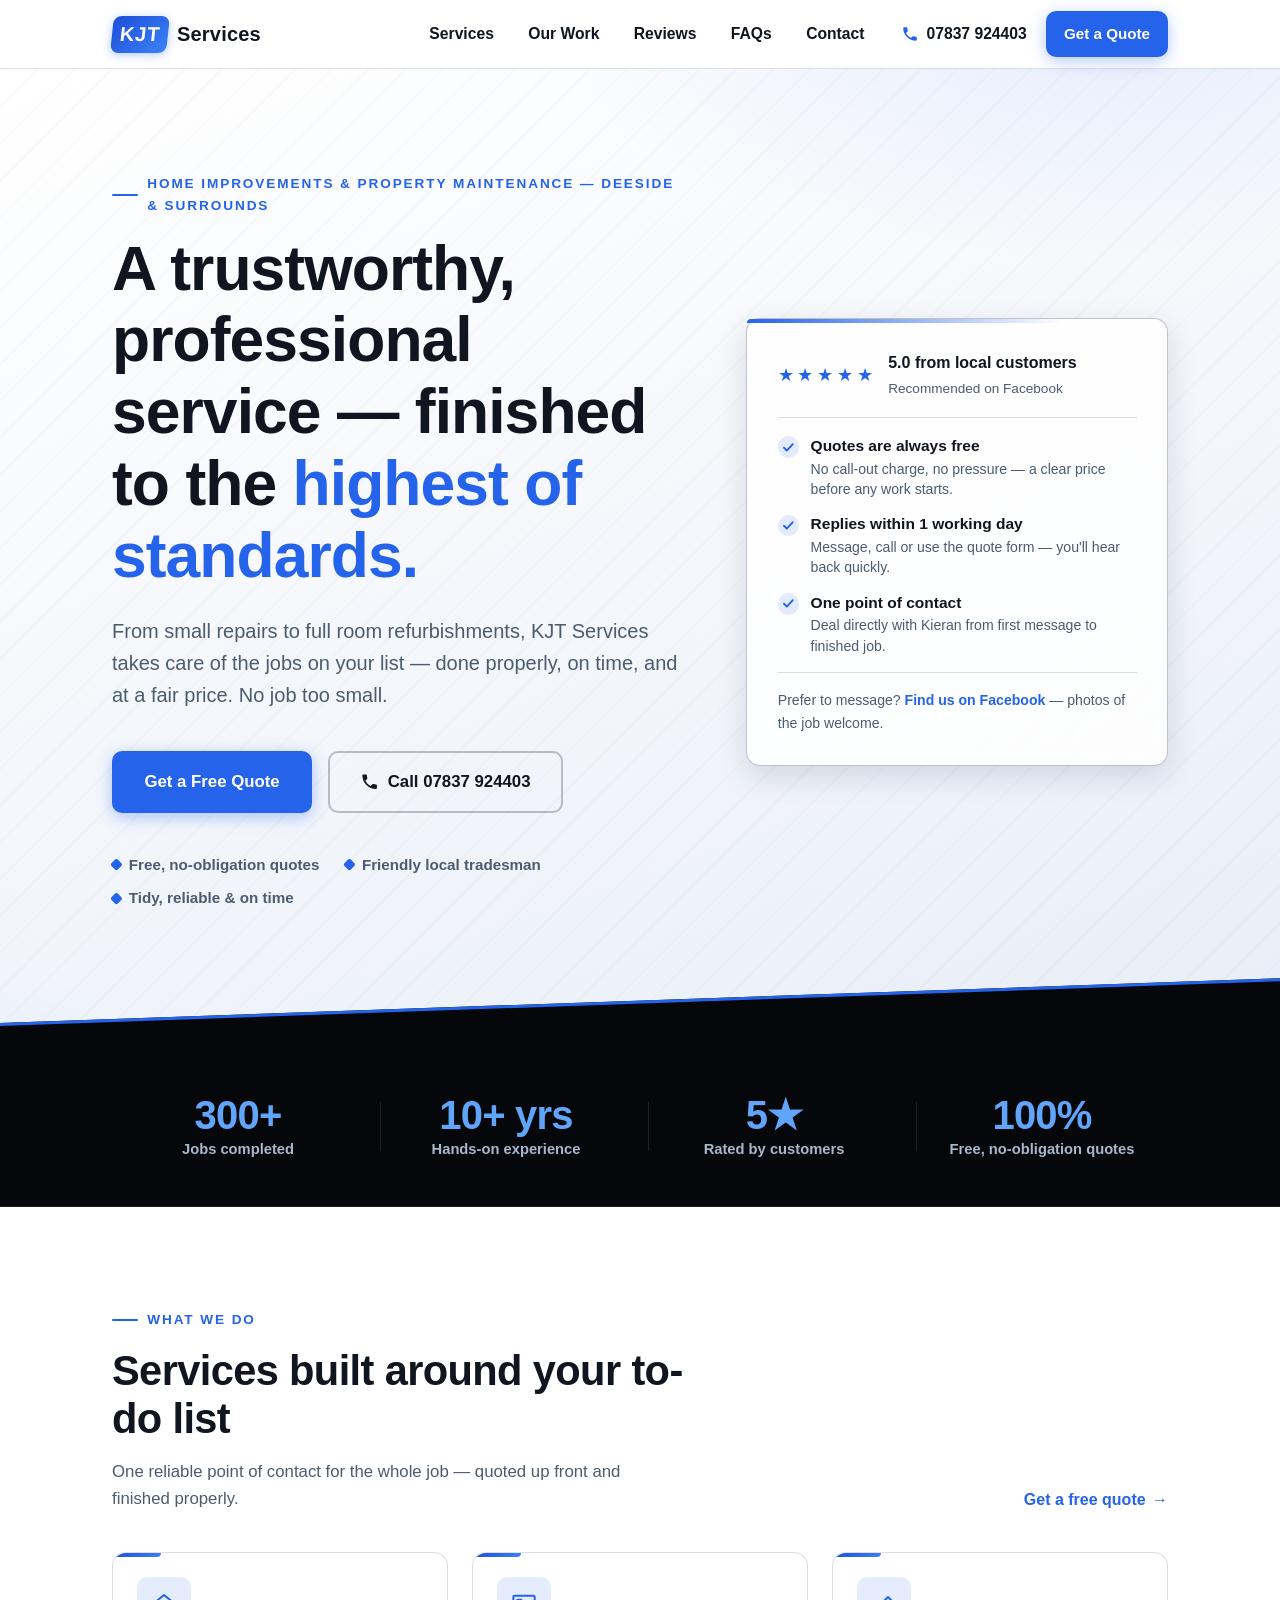
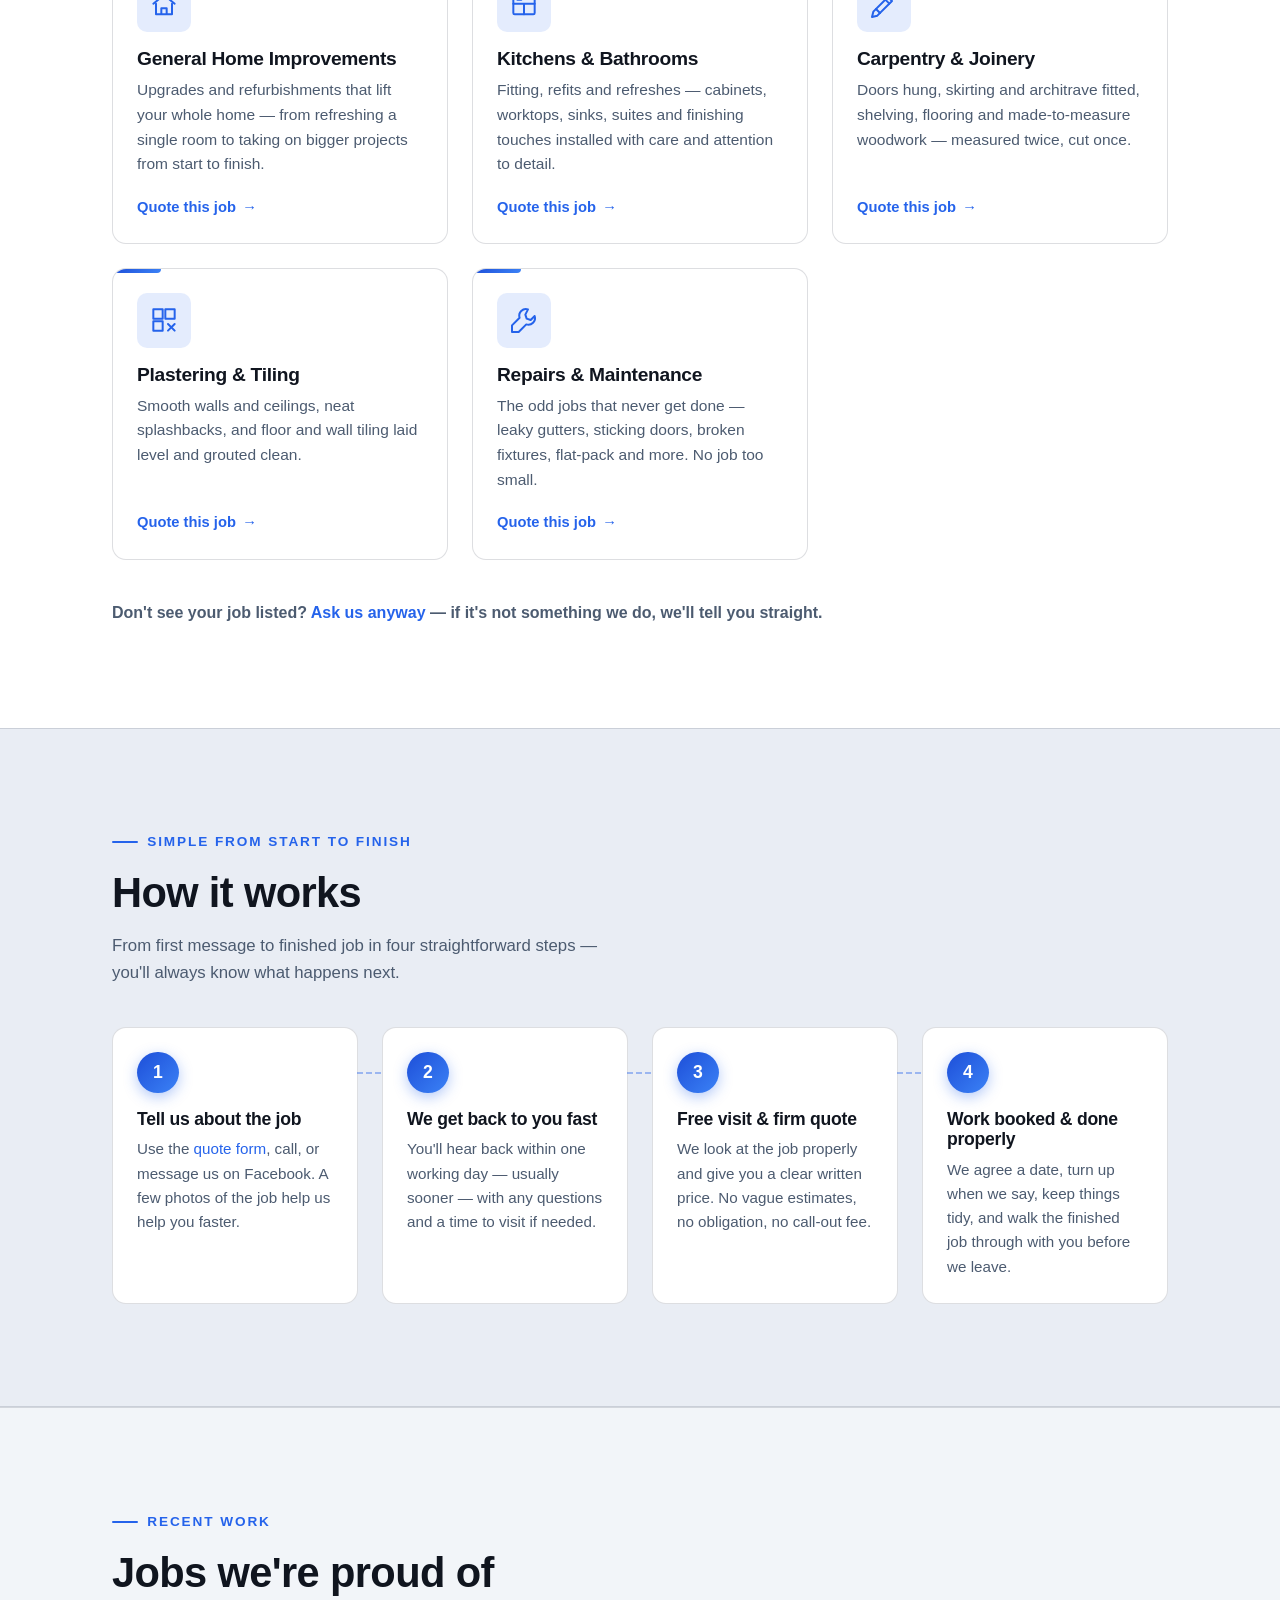
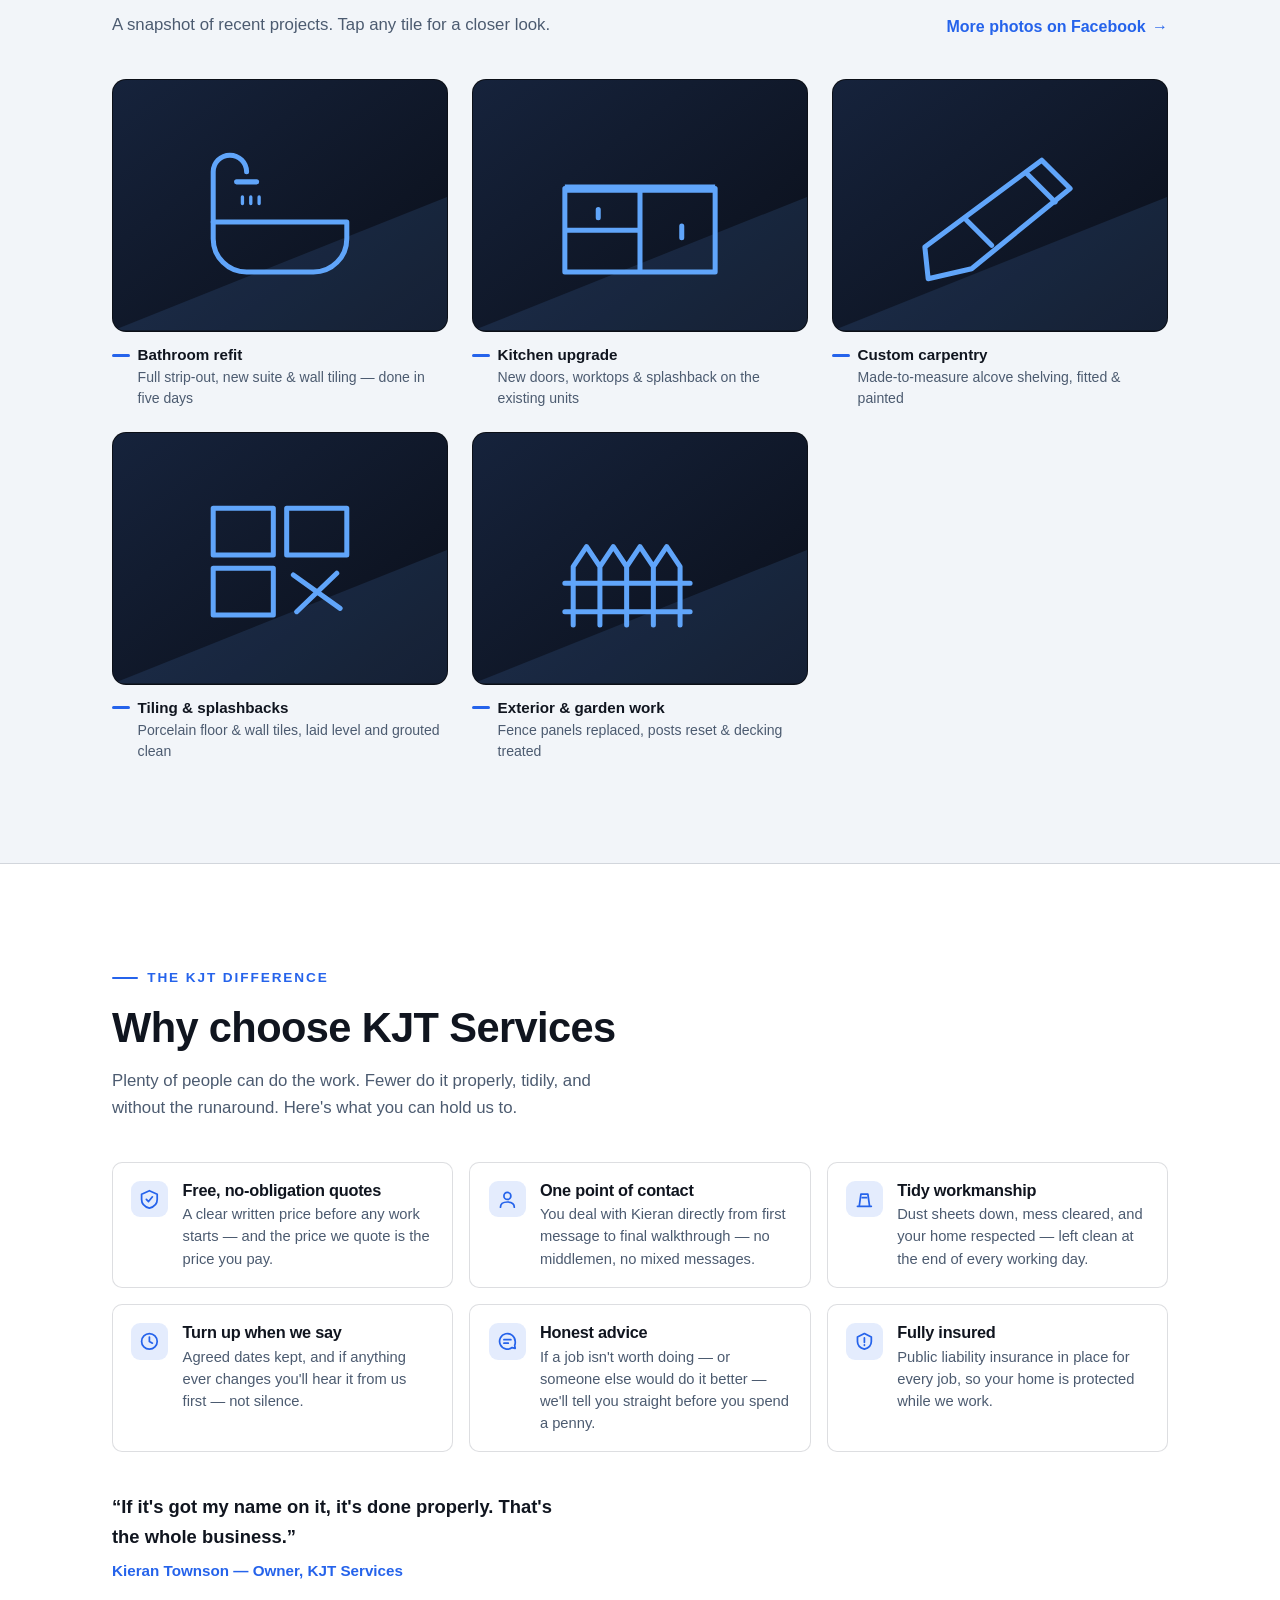
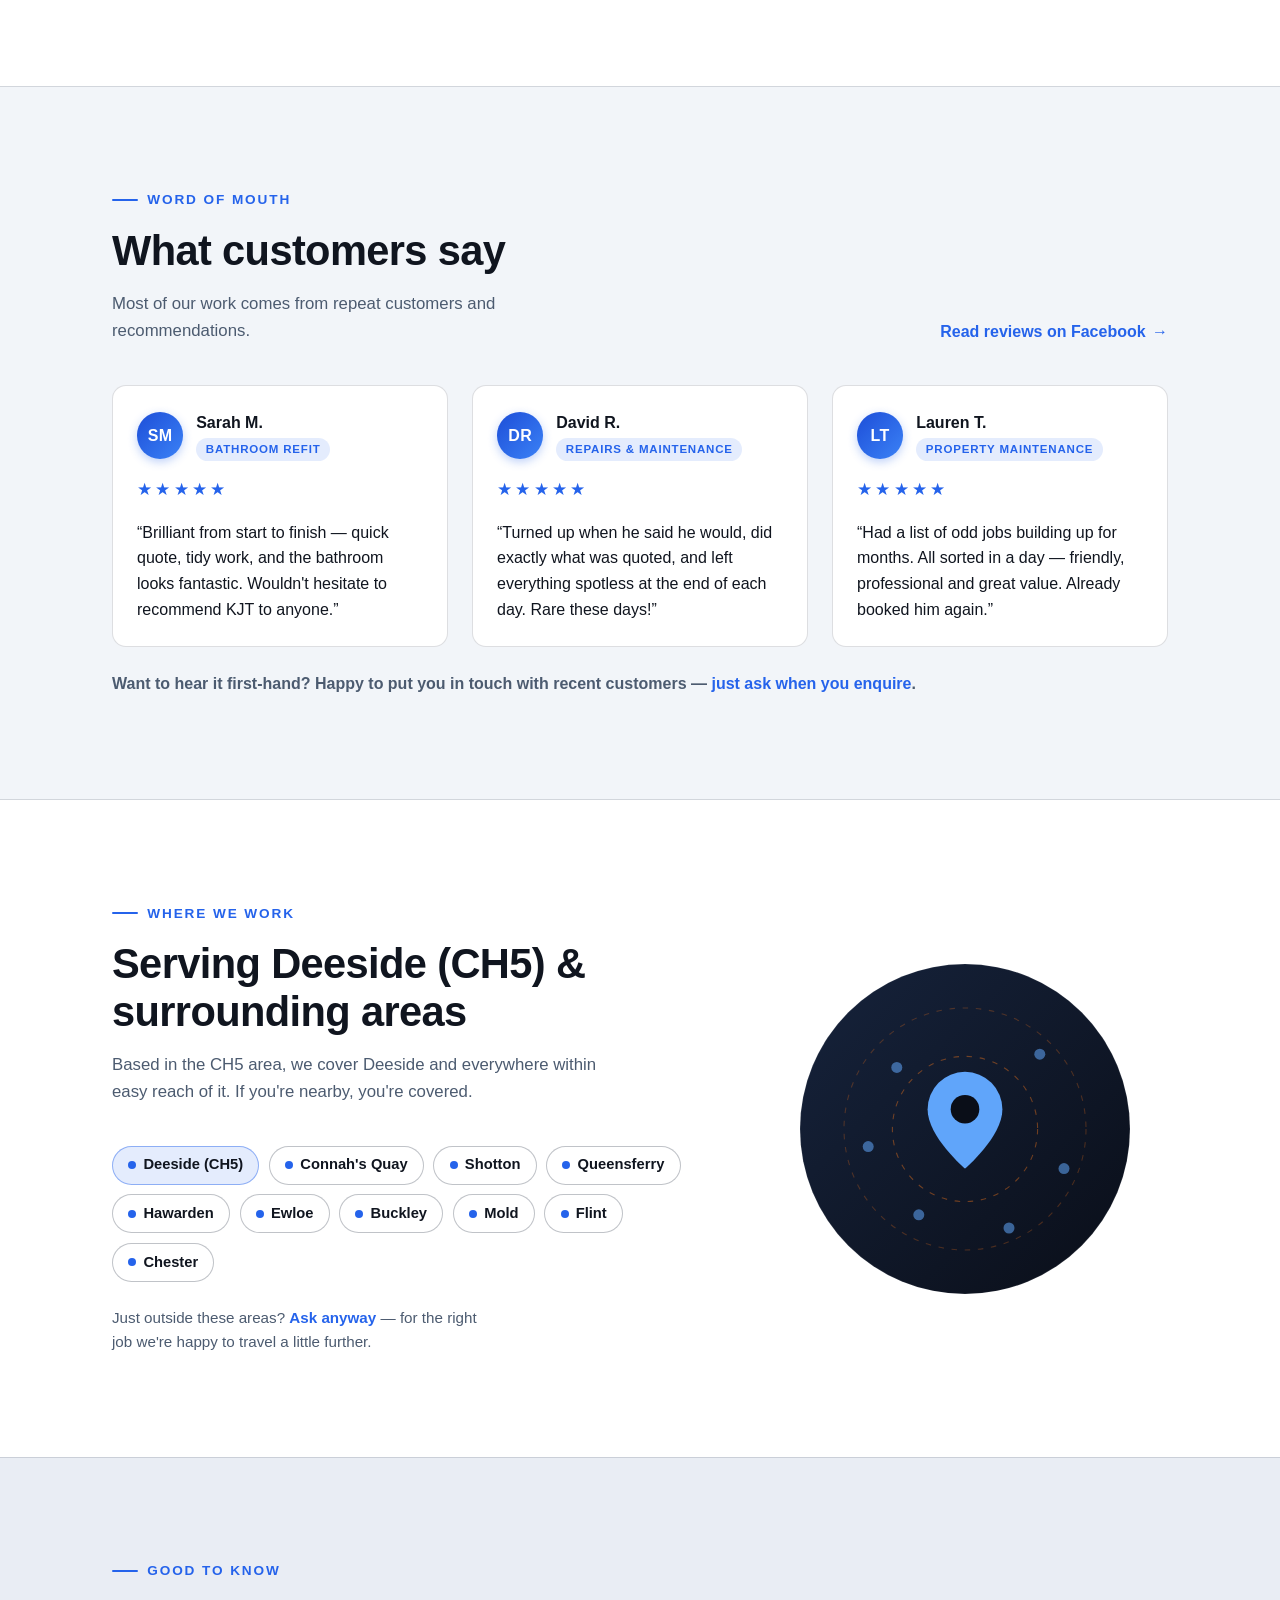
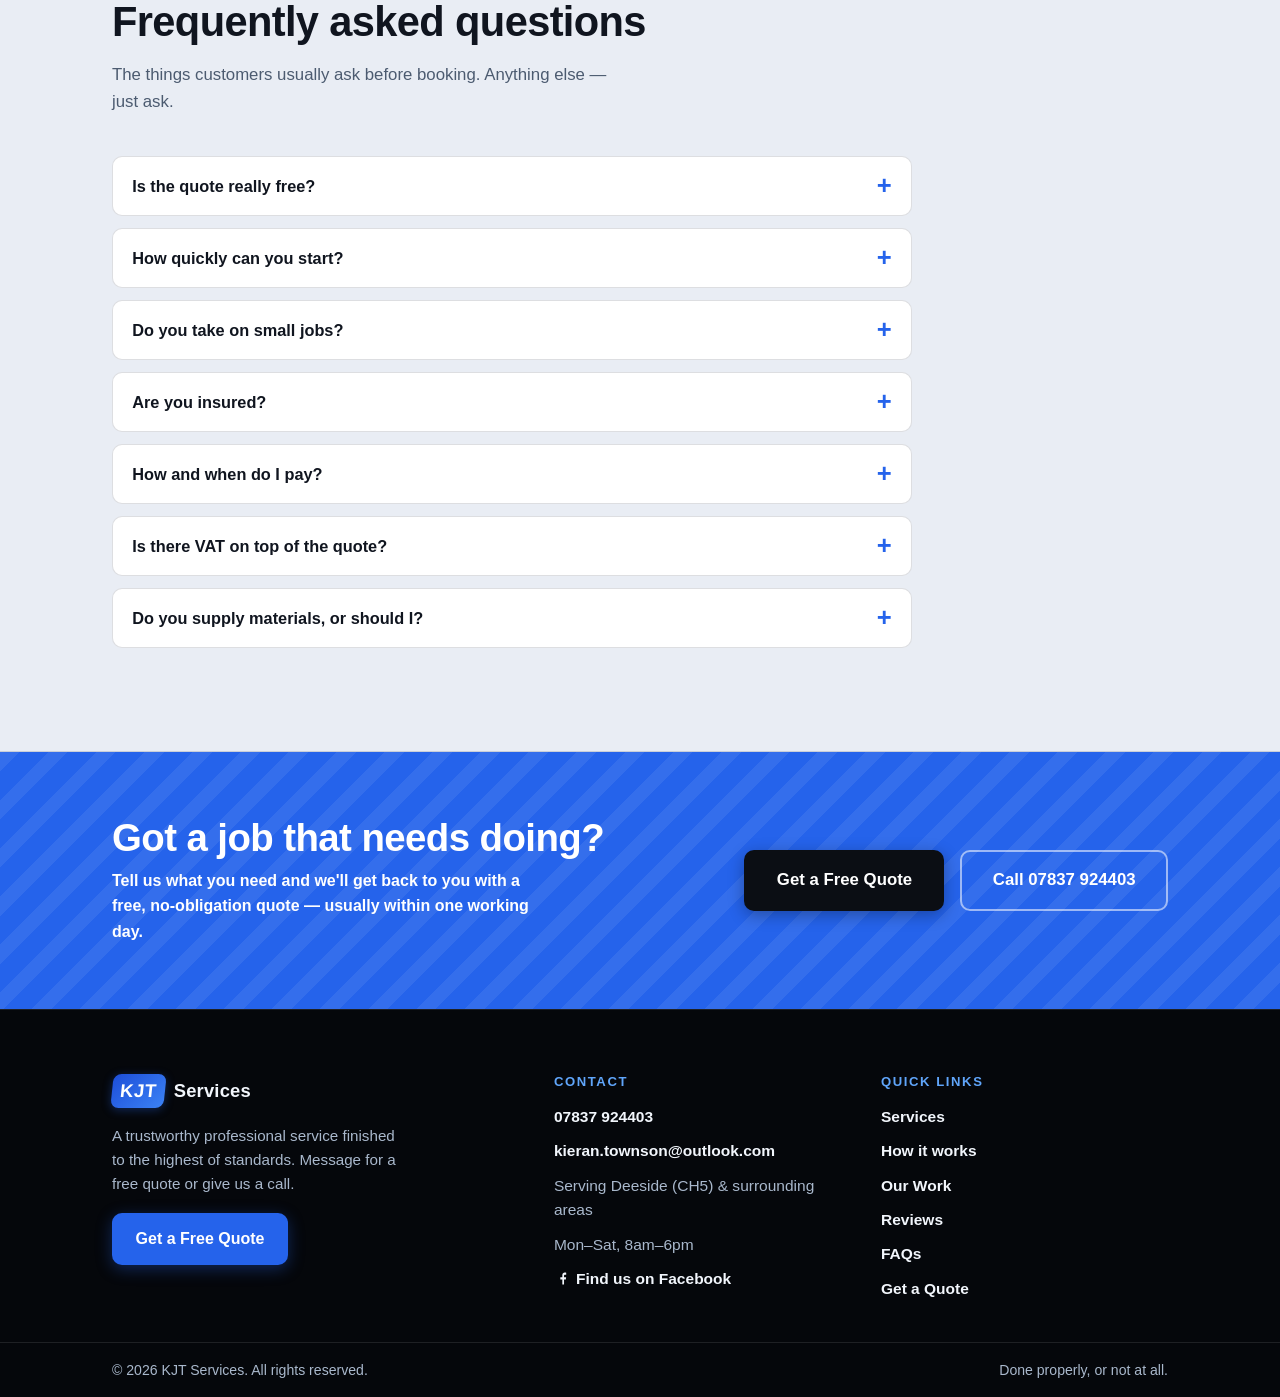
==== commit 0e83af2c: "Rebalance palette: white primary, black secondary bands, blue accent Co-Authored-By: Claude Fable 5 " ====
--- a/index.html
+++ b/index.html
@@ -37,8 +37,8 @@
   ============================================================
 -->
   <meta name="viewport" content="width=device-width, initial-scale=1.0">
-  <!-- tints the browser chrome to match the dark header -->
-  <meta name="theme-color" content="#05070b">
+  <!-- tints the browser chrome to match the light header -->
+  <meta name="theme-color" content="#ffffff">
   <title>KJT Services — Home Improvements &amp; Property Maintenance in Deeside</title>
   <meta name="description" content="KJT Services — a trustworthy, professional home improvement and property maintenance service in Deeside (CH5) &amp; surrounding areas, finished to the highest of standards. Free quotes. Call 07837 924403.">
 
--- a/styles.css
+++ b/styles.css
@@ -1,6 +1,6 @@
 /* ============================================================
    KJT SERVICES — shared stylesheet (index.html + quote.html)
-   v3 — white base / blue-black bands / blue accent.
+   v3 — primary white, secondary black bands, blue accent.
    System font stack, no external assets — works fully offline.
    ============================================================ */
 
@@ -63,9 +63,9 @@
 html {
   scroll-behavior: smooth;
   scroll-padding-top: calc(var(--header-h) + 1rem);
-  /* matches the header/footer colour so iOS rubber-band overscroll
-     doesn't reveal a lighter band at either end of the page */
-  background: var(--navy-950);
+  /* matches the white header/hero so iOS rubber-band overscroll at the
+     top of the page blends in (the common overscroll direction) */
+  background: var(--paper);
   scrollbar-color: #a9bad2 var(--paper-alt);
 }
 
@@ -94,11 +94,11 @@
   -webkit-font-smoothing: antialiased;
 }
 
-/* The dark bands keep the black treatment. Everything inside them
-   re-themes automatically through these scoped token overrides —
-   components only ever read the tokens, never raw colours. */
-.site-header, .hero, .page-hero, .stats-strip,
-.next-steps, .site-footer, .lightbox {
+/* Black is the SECONDARY colour: it appears only in these supporting
+   bands. Everything inside them re-themes automatically through these
+   scoped token overrides — components only read tokens, never raw
+   colours. */
+.stats-strip, .next-steps, .site-footer, .lightbox {
   --text: #f2f6fc;
   --text-mute: #a9b8cc;
   --line: rgba(255, 255, 255, 0.1);
@@ -218,13 +218,13 @@
 /* ---------- Header / nav ---------- */
 .site-header {
   position: sticky; top: 0; z-index: 100;
-  background: rgba(5, 7, 11, 0.92);
+  background: rgba(255, 255, 255, 0.92);
   -webkit-backdrop-filter: blur(8px); /* Safari < 18 */
   backdrop-filter: blur(8px);
   border-bottom: 1px solid var(--line);
   transition: box-shadow 0.25s ease;
 }
-.site-header.scrolled { box-shadow: 0 6px 24px rgba(0, 0, 0, 0.45); }
+.site-header.scrolled { box-shadow: 0 6px 24px rgba(20, 35, 70, 0.16); }
 
 .nav-wrap {
   display: flex; align-items: center; justify-content: space-between;
@@ -351,7 +351,7 @@
   .js .site-nav {
     position: absolute;
     top: 100%; left: 0; right: 0;
-    background: var(--navy-950);
+    background: var(--paper);
     border-bottom: 1px solid var(--line);
     box-shadow: var(--shadow);
     display: none;
@@ -383,9 +383,9 @@
 .page-hero {
   position: relative;
   background:
-    radial-gradient(60rem 30rem at 85% -10%, rgba(37, 99, 235, 0.18), transparent 60%),
-    radial-gradient(40rem 24rem at -10% 110%, rgba(37, 99, 235, 0.07), transparent 55%),
-    linear-gradient(160deg, var(--navy-950) 0%, var(--navy-900) 55%, var(--navy-800) 100%);
+    radial-gradient(60rem 30rem at 85% -10%, rgba(37, 99, 235, 0.1), transparent 60%),
+    radial-gradient(40rem 24rem at -10% 110%, rgba(37, 99, 235, 0.05), transparent 55%),
+    linear-gradient(160deg, #ffffff 0%, #f3f6fb 55%, #e8eef7 100%);
   overflow: hidden;
 }
 .hero::before,
@@ -394,7 +394,7 @@
   position: absolute; inset: 0;
   background: repeating-linear-gradient(
     135deg,
-    rgba(255, 255, 255, 0.028) 0 2px,
+    rgba(15, 25, 45, 0.02) 0 2px,
     transparent 2px 26px
   );
   pointer-events: none;
@@ -470,7 +470,7 @@
 /* hero trust card — the "reason to believe" panel beside the headline */
 .hero-card {
   position: relative;
-  background: rgba(19, 24, 32, 0.8);
+  background: rgba(255, 255, 255, 0.85);
   border: 1px solid var(--line-soft);
   border-radius: var(--radius);
   padding: clamp(1.25rem, 3vw, 1.9rem);
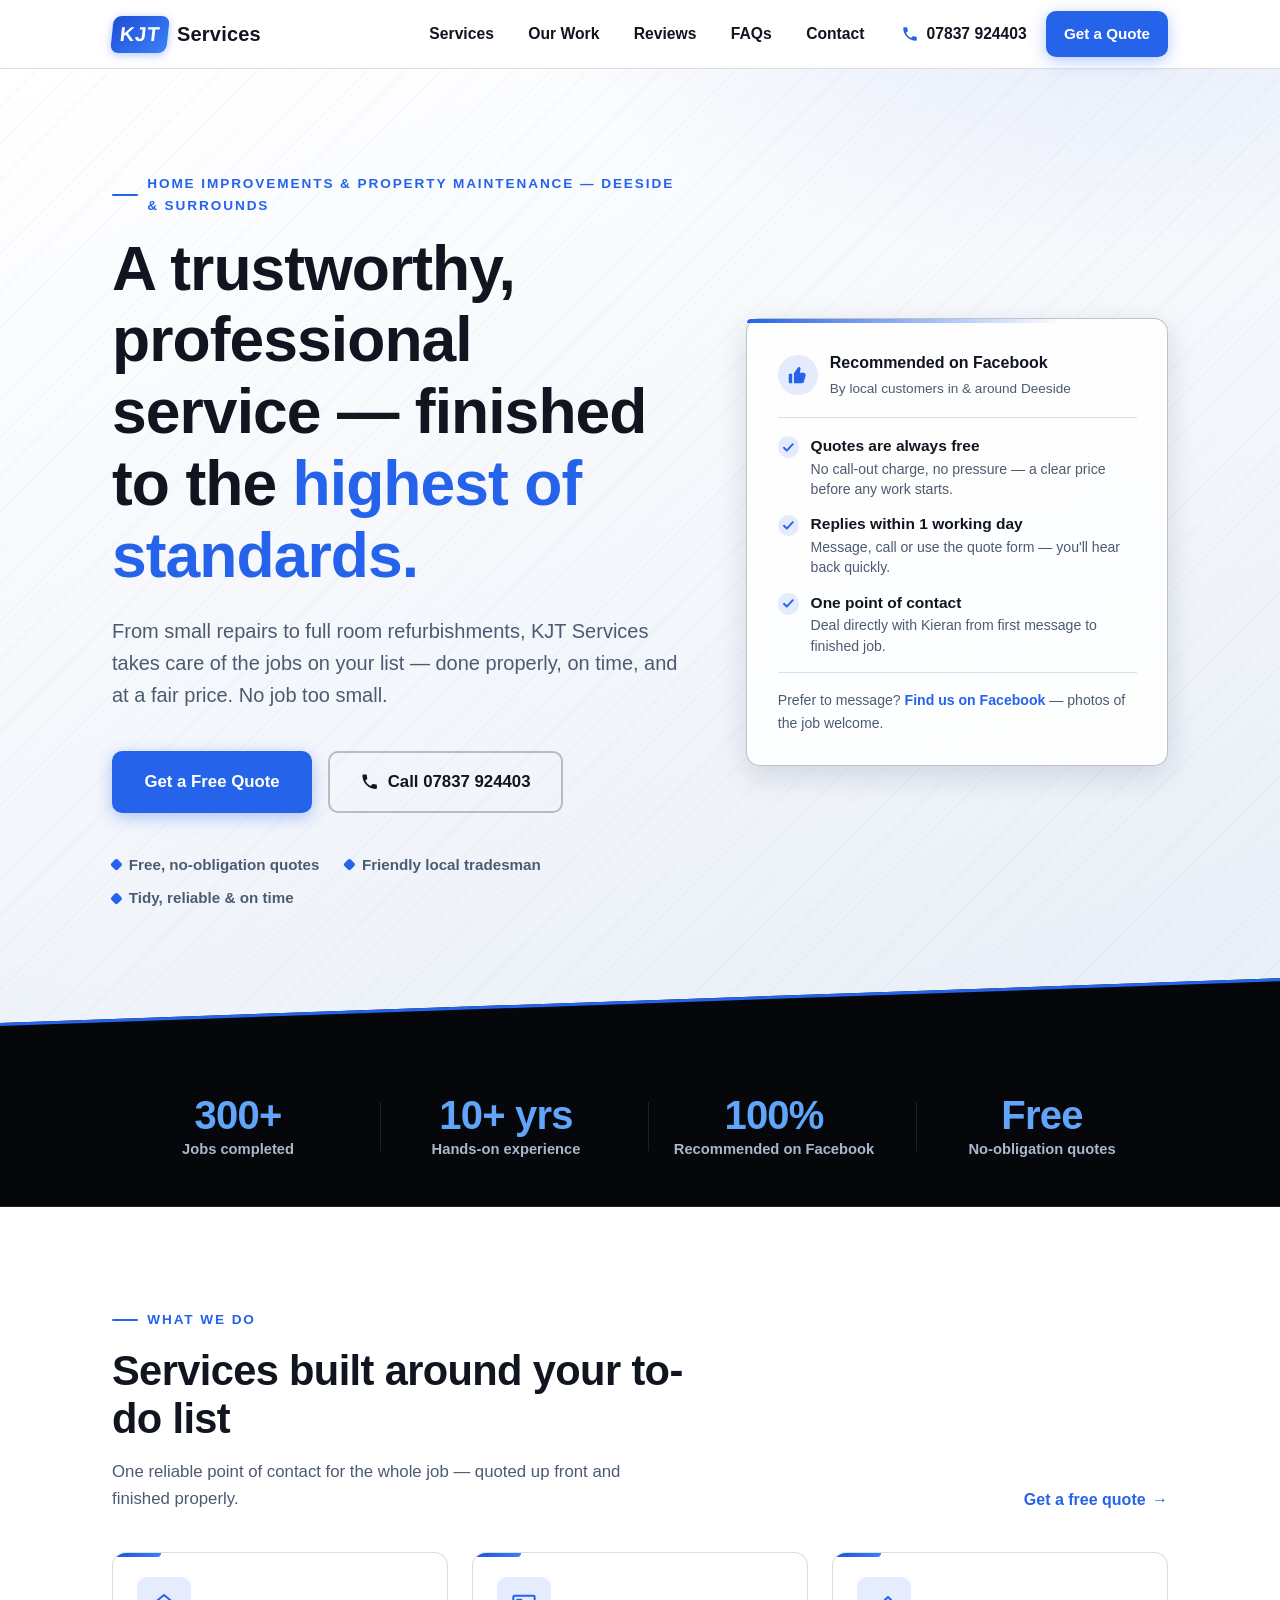
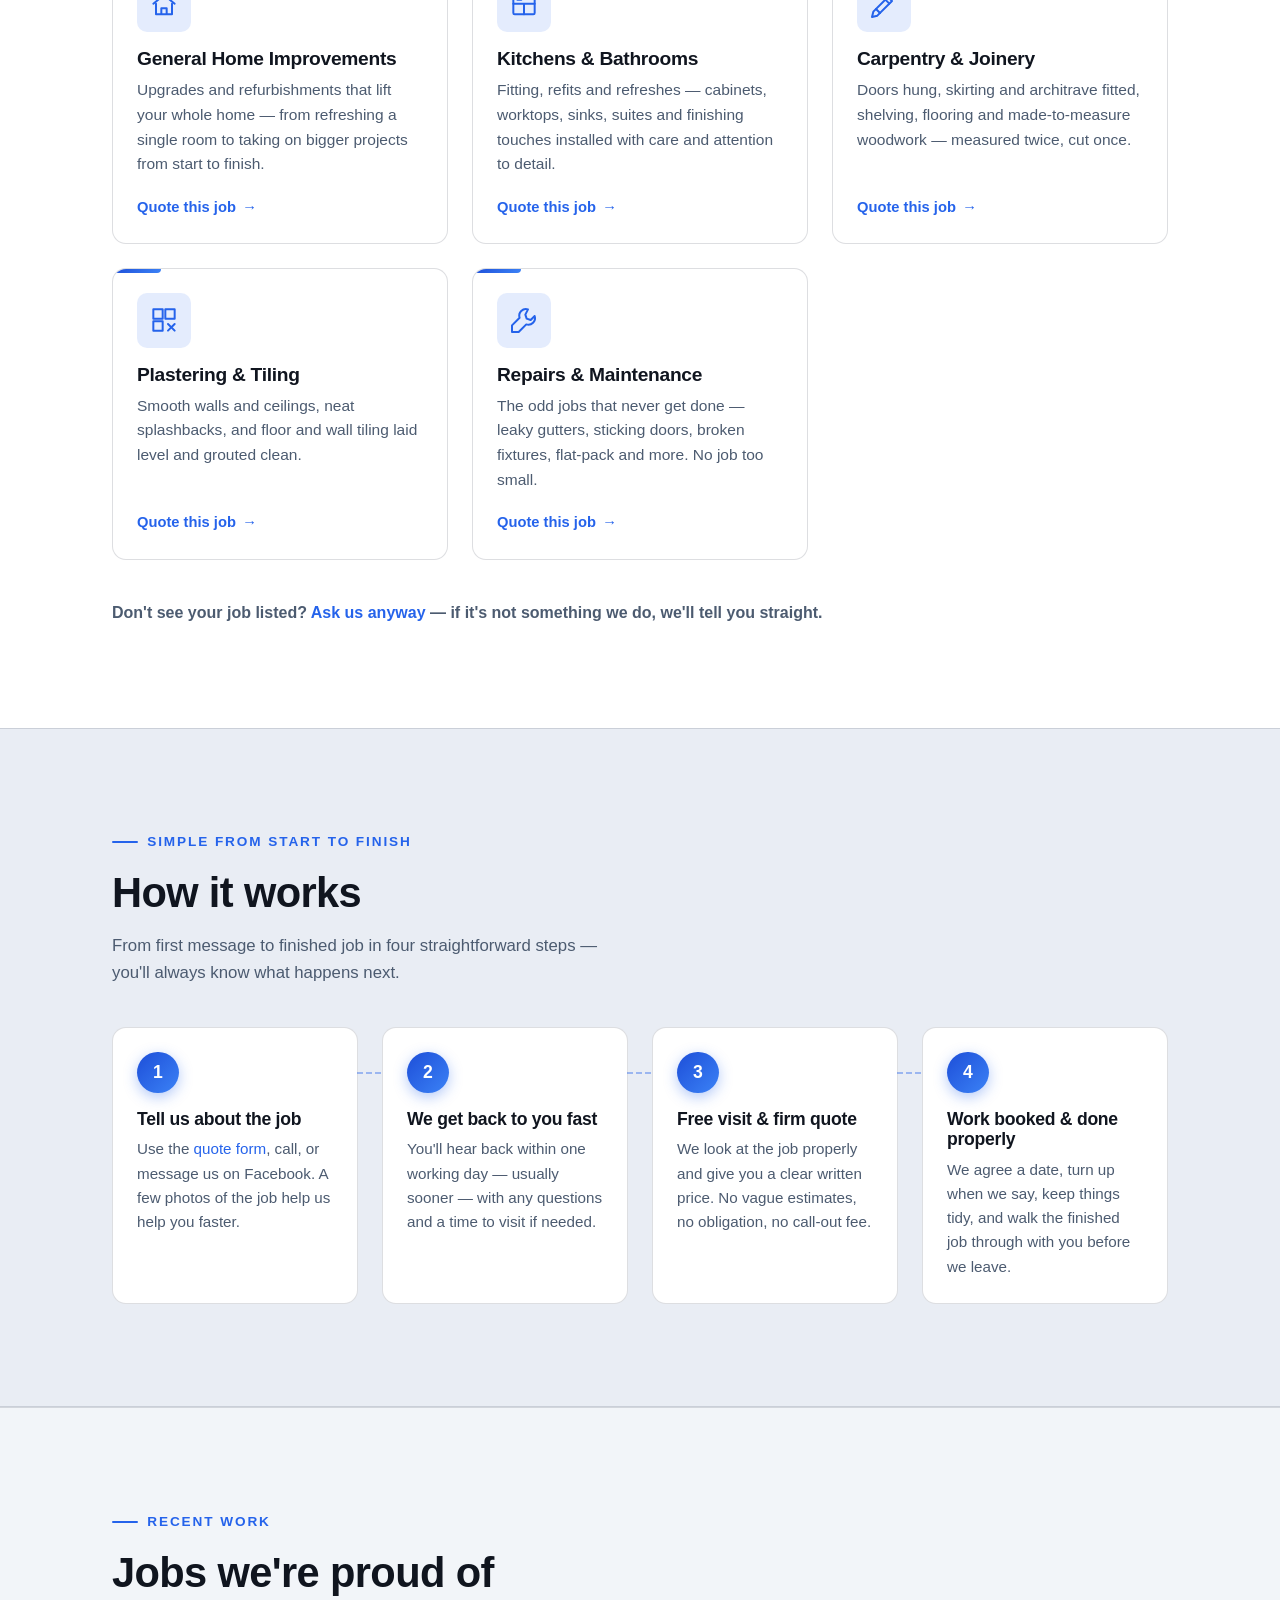
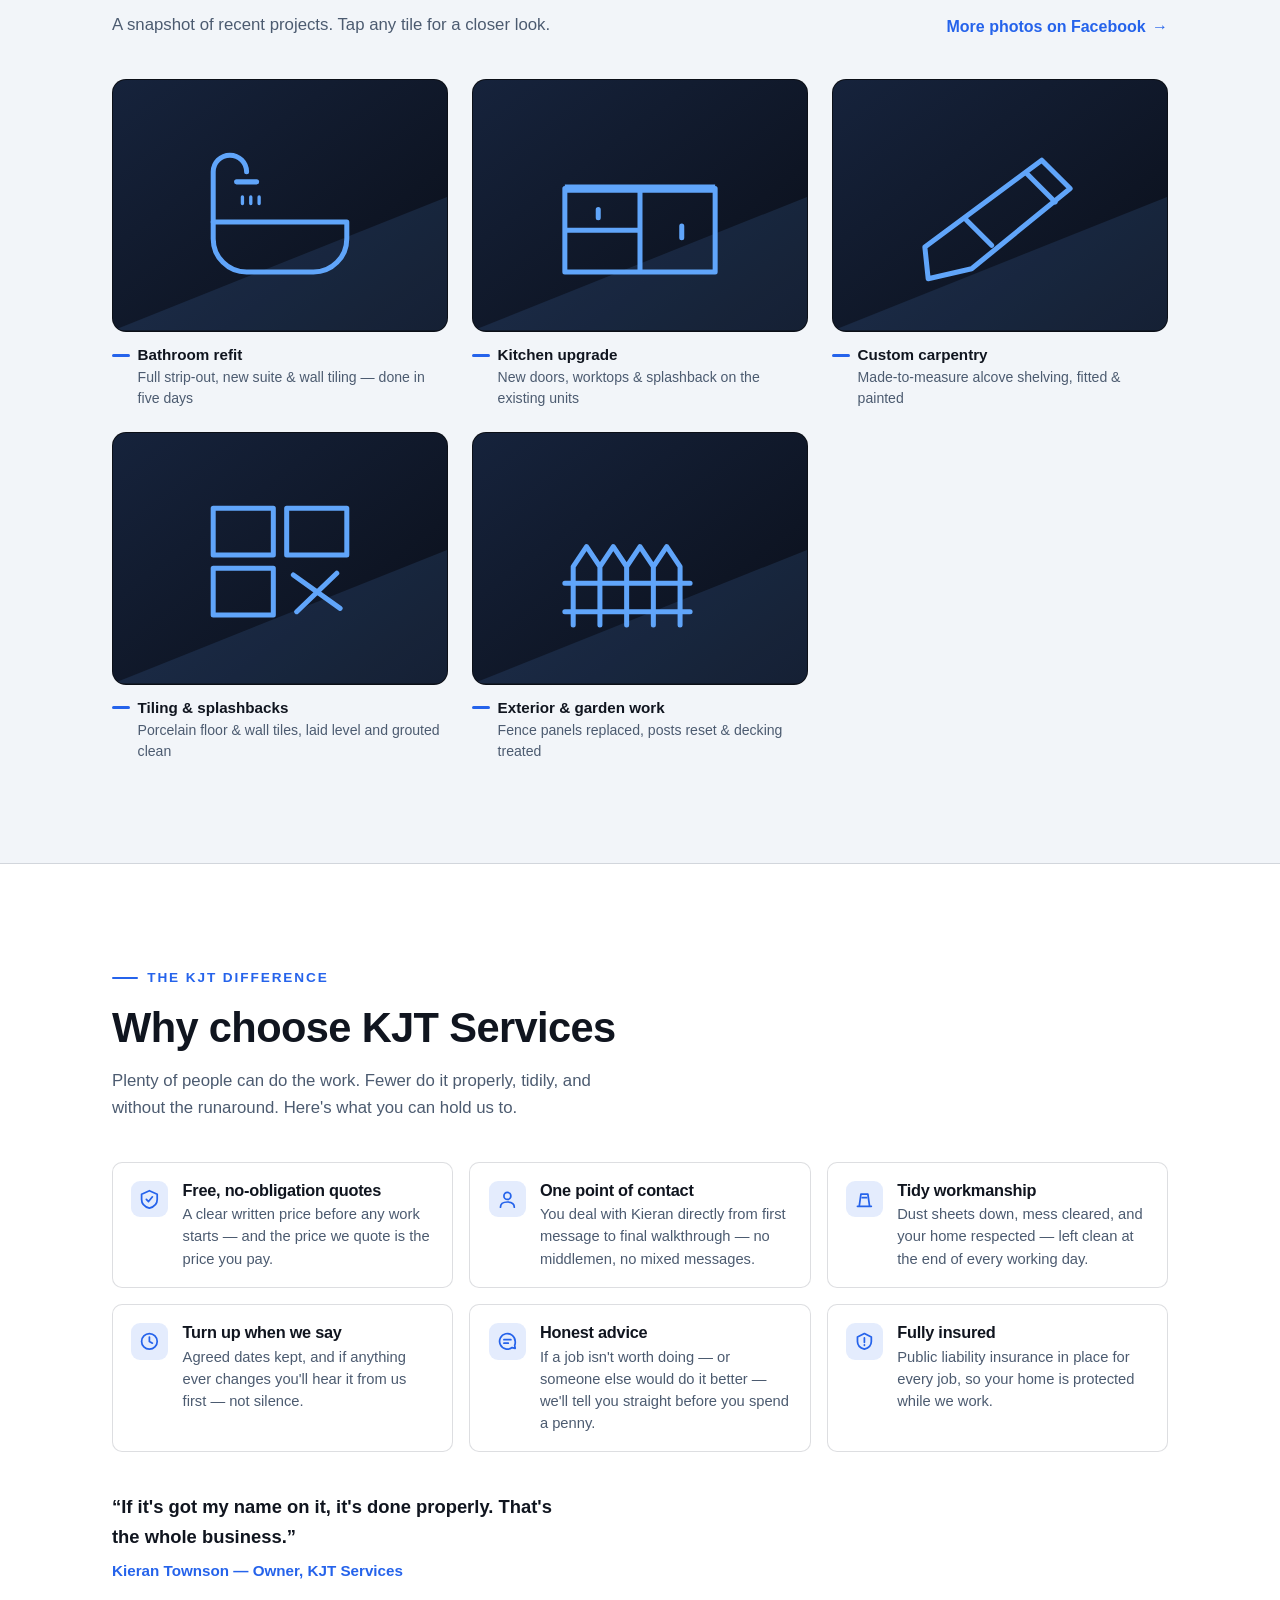
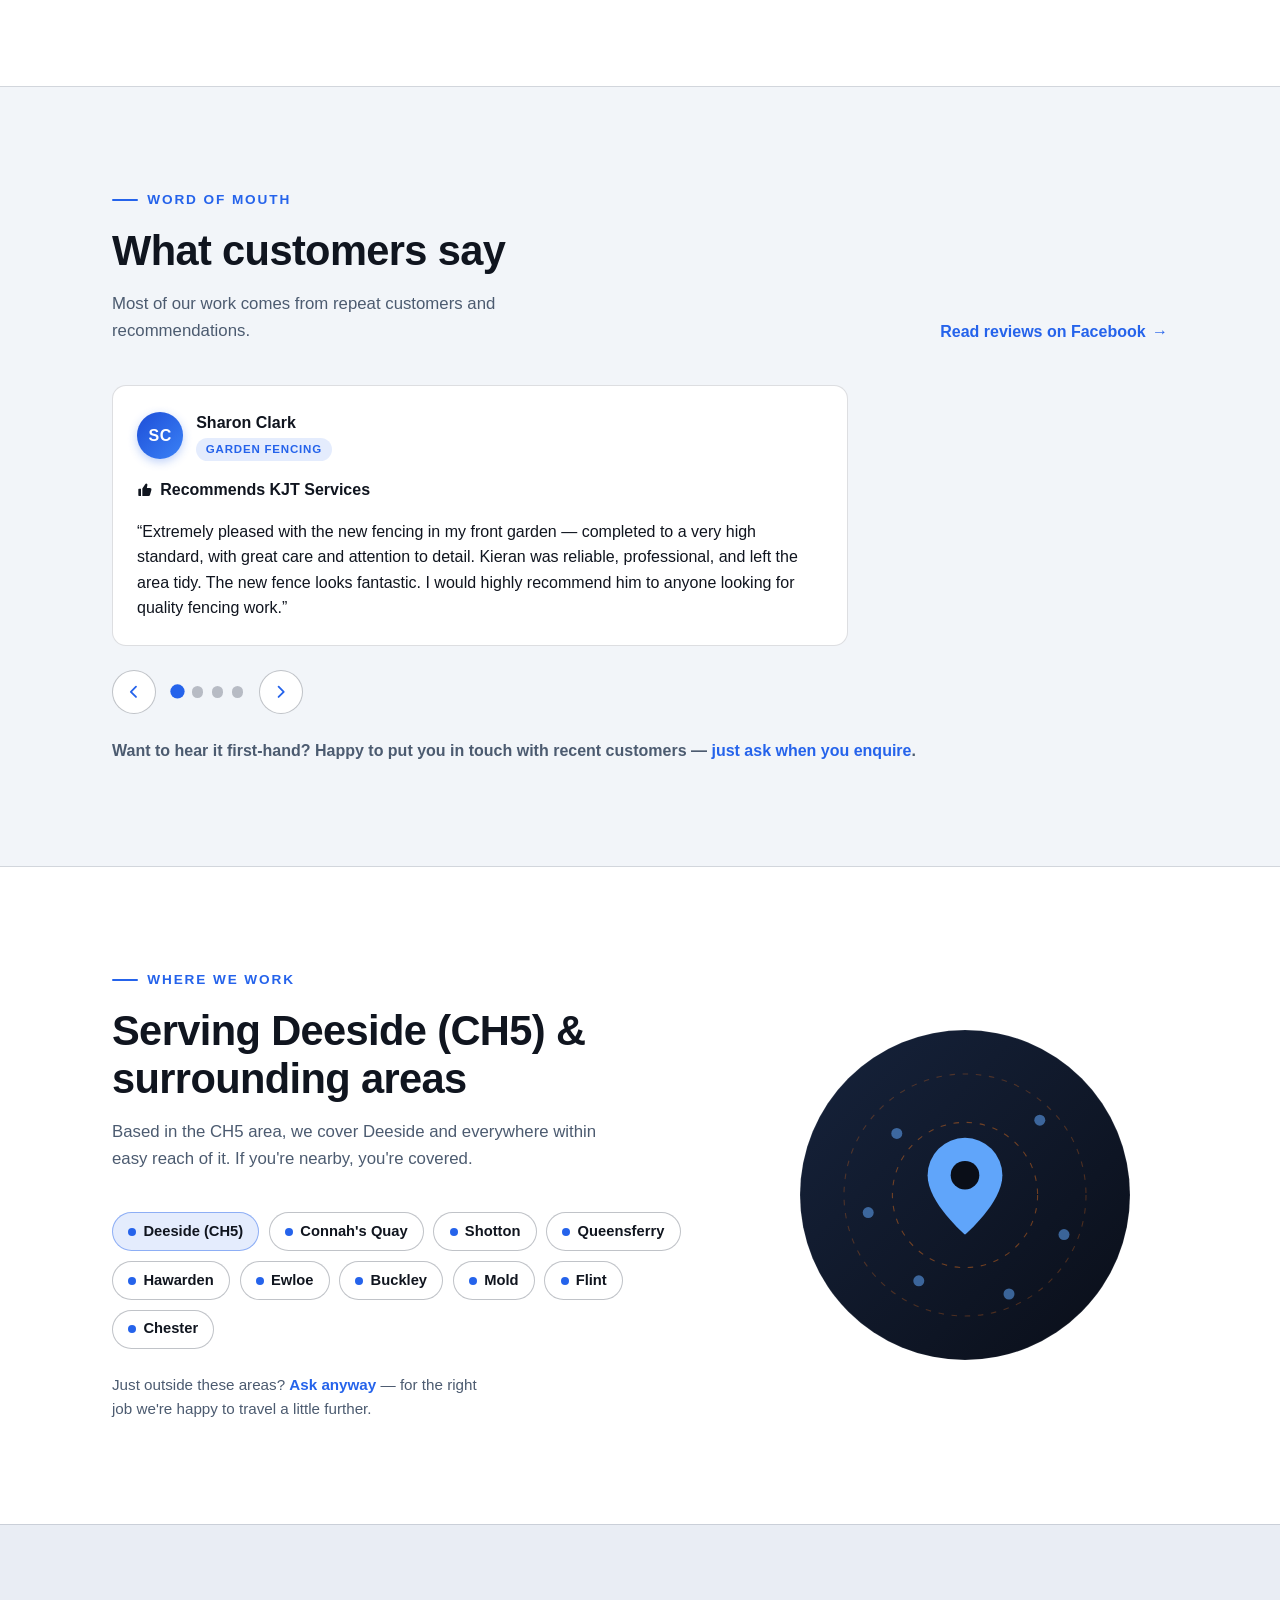
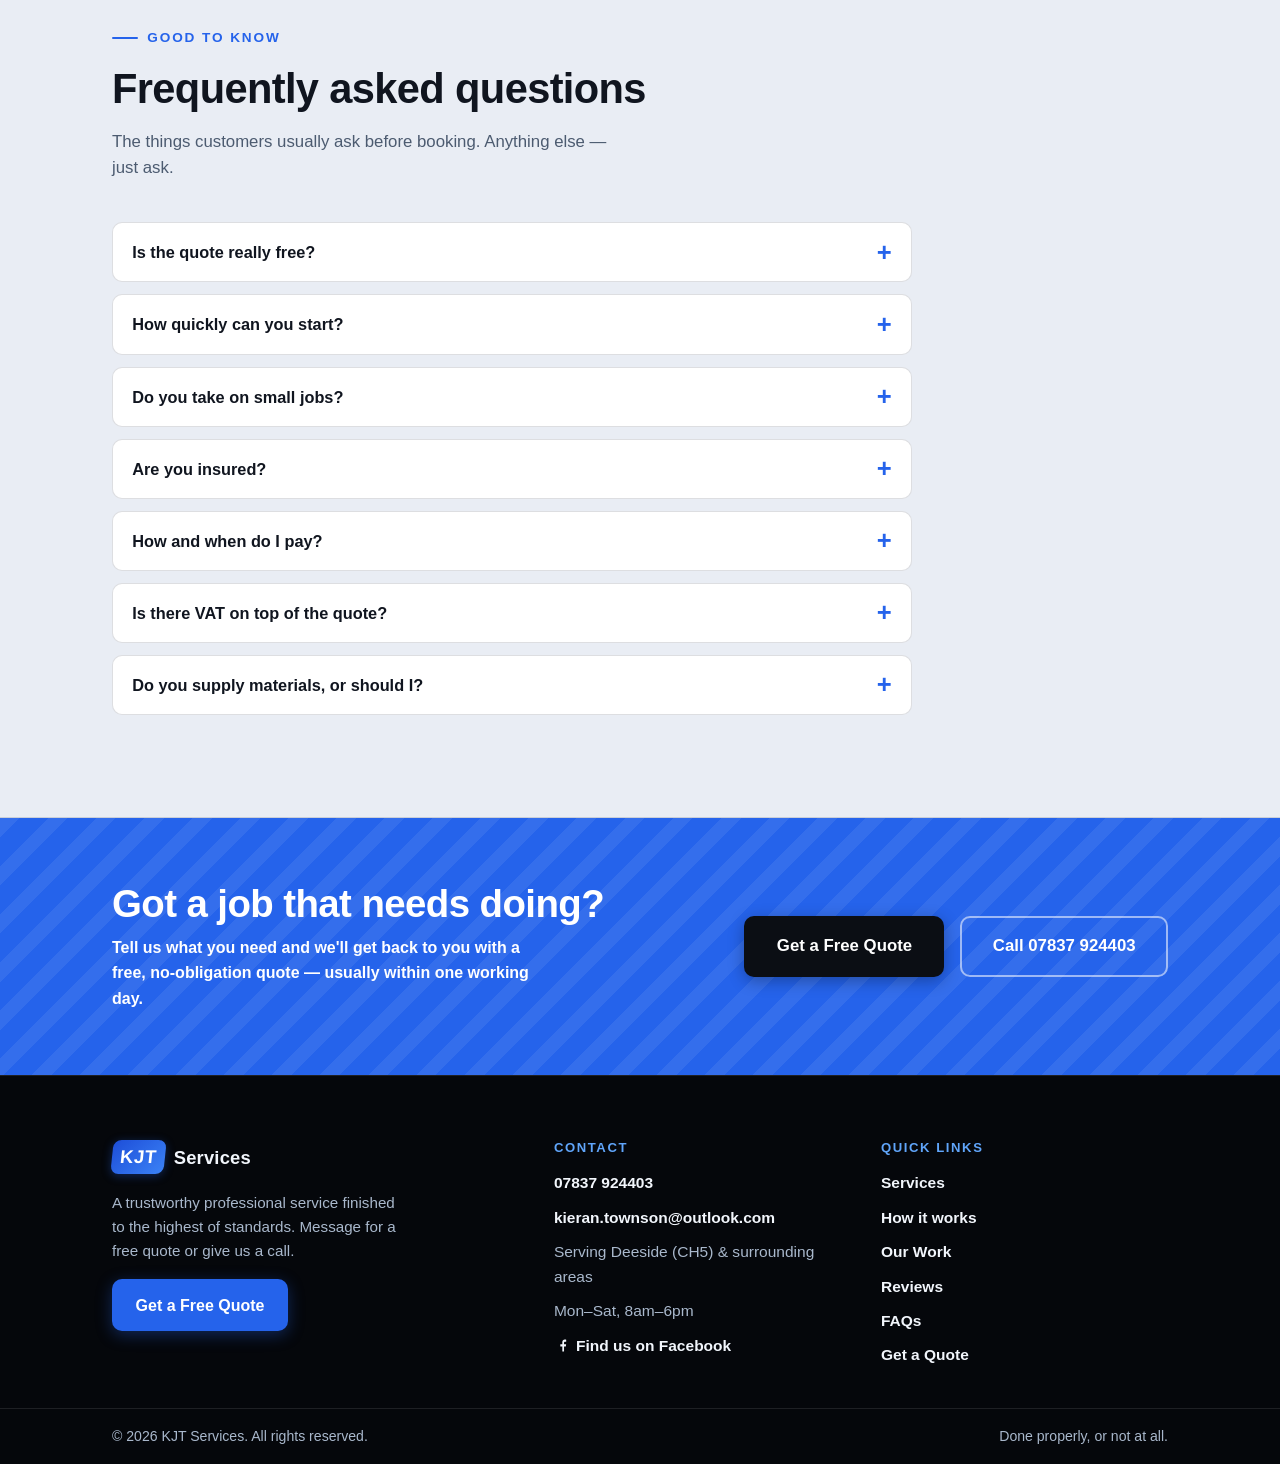
==== commit fd25e64e: "Add real Facebook reviews in an animated testimonial carousel Co-Authored-By: Claude Fable 5 <norepl" ====
--- a/index.html
+++ b/index.html
@@ -29,8 +29,9 @@
                                     dropdown — match your real work)
       - Gallery photos + captions  (5 placeholder tiles — swap in
                                     real job photos, see comments)
-      - Testimonials               (3 sample reviews — replace with
-                                    real customer feedback)
+      - Testimonials               (REAL Facebook reviews, lightly
+                                    condensed — add new ones as they
+                                    come in; keep the same structure)
       - FAQ answers                (insurance, payment, start times —
                                     confirm every claim is true)
       - Working hours              (footer + quote page + JSON-LD)
@@ -151,12 +152,10 @@
         <!-- hero trust card: instant proof next to the headline -->
         <aside class="hero-card reveal" aria-label="Customer rating and service promises">
           <div class="hero-card-rating">
-            <div class="stars" role="img" aria-label="Rated 5 out of 5 stars"><span aria-hidden="true">★★★★★</span></div>
+            <span class="rec-badge" aria-hidden="true"><svg viewBox="0 0 24 24" focusable="false"><path d="M3 10h3v11H3a1 1 0 0 1-1-1v-9a1 1 0 0 1 1-1zm5 11V9.6L12.6 3a1.7 1.7 0 0 1 3 1.4L14.8 9H19a2.6 2.6 0 0 1 2.5 3.3l-1.7 6A2.6 2.6 0 0 1 17.3 21z" fill="currentColor"/></svg></span>
             <div>
-              <!-- EDIT: guessed rating summary — match your real Facebook
-                   recommendations before publishing -->
-              <strong>5.0 from local customers</strong>
-              <small>Recommended on Facebook</small>
+              <strong>Recommended on Facebook</strong>
+              <small>By local customers in &amp; around Deeside</small>
             </div>
           </div>
           <ul class="hero-card-list">
@@ -185,9 +184,10 @@
     </section>
 
     <!-- ======================= STATS / TRUST STRIP ======================= -->
-    <!-- EDIT: the first three figures below are sensible GUESSES to get
+    <!-- EDIT: the first two figures below are sensible GUESSES to get
          you started — replace them with your real numbers (or delete a
-         stat you can't stand behind). -->
+         stat you can't stand behind). The Facebook one reflects the
+         page's real recommendations. -->
     <section class="stats-strip" aria-label="KJT Services at a glance">
       <div class="container stats-grid">
         <div class="stat">
@@ -199,12 +199,12 @@
           <span class="stat-label">Hands-on experience</span>
         </div>
         <div class="stat">
-          <span class="stat-num">5&#9733;</span>
-          <span class="stat-label">Rated by customers</span>
+          <span class="stat-num">100%</span>
+          <span class="stat-label">Recommended on Facebook</span>
         </div>
         <div class="stat">
-          <span class="stat-num">100%</span>
-          <span class="stat-label">Free, no-obligation quotes</span>
+          <span class="stat-num">Free</span>
+          <span class="stat-label">No-obligation quotes</span>
         </div>
       </div>
     </section>
@@ -506,11 +506,11 @@
     </section>
 
     <!-- ======================= TESTIMONIALS ======================= -->
-    <!-- EDIT: replace with real customer reviews. These three are
-         realistic SAMPLES written as placeholders — swap in genuine
-         feedback (e.g. from your Facebook recommendations), use your
-         customers' real first names + last initials, and update the
-         initials in the avatar circles + the job-type tags to match. -->
+    <!-- REAL customer reviews, taken from the KJT Services Facebook
+         recommendations (lightly condensed for space — the full
+         versions live on the Facebook page). The carousel rotates
+         automatically, pauses while the visitor reads or focuses it,
+         and stays static without JS or with reduced-motion set. -->
     <section class="section section-alt" id="testimonials" aria-labelledby="testimonials-heading">
       <div class="container">
         <div class="section-head">
@@ -522,42 +522,62 @@
           <a class="link-more" href="https://www.facebook.com/p/KJT-Services-61572995855785/" rel="noopener" target="_blank">Read reviews on Facebook <span class="arrow" aria-hidden="true">&rarr;</span></a>
         </div>
 
-        <div class="testimonial-grid">
-          <blockquote class="testimonial reveal">
-            <div class="t-head">
-              <span class="t-avatar" aria-hidden="true">SM</span>
-              <div class="t-id">
-                <cite>Sarah M.</cite>
-                <span class="t-tag">Bathroom refit</span>
+        <div class="t-carousel reveal" aria-roledescription="carousel" aria-label="Customer reviews">
+          <div class="t-slides">
+            <blockquote class="testimonial t-slide" role="group" aria-roledescription="slide" aria-label="Review 1 of 4">
+              <div class="t-head">
+                <span class="t-avatar" aria-hidden="true">SC</span>
+                <div class="t-id">
+                  <cite>Sharon Clark</cite>
+                  <span class="t-tag">Garden fencing</span>
+                </div>
               </div>
-            </div>
-            <div class="stars" role="img" aria-label="Rated 5 out of 5 stars"><span aria-hidden="true">★★★★★</span></div>
-            <p>“Brilliant from start to finish — quick quote, tidy work, and the bathroom looks fantastic. Wouldn't hesitate to recommend KJT to anyone.”</p>
-          </blockquote>
-
-          <blockquote class="testimonial reveal">
-            <div class="t-head">
-              <span class="t-avatar" aria-hidden="true">DR</span>
-              <div class="t-id">
-                <cite>David R.</cite>
-                <span class="t-tag">Repairs &amp; maintenance</span>
+              <p class="t-rec"><svg viewBox="0 0 24 24" aria-hidden="true" focusable="false"><path d="M3 10h3v11H3a1 1 0 0 1-1-1v-9a1 1 0 0 1 1-1zm5 11V9.6L12.6 3a1.7 1.7 0 0 1 3 1.4L14.8 9H19a2.6 2.6 0 0 1 2.5 3.3l-1.7 6A2.6 2.6 0 0 1 17.3 21z" fill="currentColor"/></svg>Recommends KJT Services</p>
+              <p>“Extremely pleased with the new fencing in my front garden — completed to a very high standard, with great care and attention to detail. Kieran was reliable, professional, and left the area tidy. The new fence looks fantastic. I would highly recommend him to anyone looking for quality fencing work.”</p>
+            </blockquote>
+
+            <blockquote class="testimonial t-slide" role="group" aria-roledescription="slide" aria-label="Review 2 of 4">
+              <div class="t-head">
+                <span class="t-avatar" aria-hidden="true">AT</span>
+                <div class="t-id">
+                  <cite>Anne Tapp</cite>
+                  <span class="t-tag">Drive &amp; patio</span>
+                </div>
               </div>
-            </div>
-            <div class="stars" role="img" aria-label="Rated 5 out of 5 stars"><span aria-hidden="true">★★★★★</span></div>
-            <p>“Turned up when he said he would, did exactly what was quoted, and left everything spotless at the end of each day. Rare these days!”</p>
-          </blockquote>
-
-          <blockquote class="testimonial reveal">
-            <div class="t-head">
-              <span class="t-avatar" aria-hidden="true">LT</span>
-              <div class="t-id">
-                <cite>Lauren T.</cite>
-                <span class="t-tag">Property maintenance</span>
+              <p class="t-rec"><svg viewBox="0 0 24 24" aria-hidden="true" focusable="false"><path d="M3 10h3v11H3a1 1 0 0 1-1-1v-9a1 1 0 0 1 1-1zm5 11V9.6L12.6 3a1.7 1.7 0 0 1 3 1.4L14.8 9H19a2.6 2.6 0 0 1 2.5 3.3l-1.7 6A2.6 2.6 0 0 1 17.3 21z" fill="currentColor"/></svg>Recommends KJT Services</p>
+              <p>“Kieran power washed my block paved drive and patio, and completed some work where my porch had been. I found him extremely reliable and willing — nothing was too much trouble. I would certainly use him again and recommend him to others.”</p>
+            </blockquote>
+
+            <blockquote class="testimonial t-slide" role="group" aria-roledescription="slide" aria-label="Review 3 of 4">
+              <div class="t-head">
+                <span class="t-avatar" aria-hidden="true">OW</span>
+                <div class="t-id">
+                  <cite>Owen WJ</cite>
+                  <span class="t-tag">Plastering</span>
+                </div>
               </div>
-            </div>
-            <div class="stars" role="img" aria-label="Rated 5 out of 5 stars"><span aria-hidden="true">★★★★★</span></div>
-            <p>“Had a list of odd jobs building up for months. All sorted in a day — friendly, professional and great value. Already booked him again.”</p>
-          </blockquote>
+              <p class="t-rec"><svg viewBox="0 0 24 24" aria-hidden="true" focusable="false"><path d="M3 10h3v11H3a1 1 0 0 1-1-1v-9a1 1 0 0 1 1-1zm5 11V9.6L12.6 3a1.7 1.7 0 0 1 3 1.4L14.8 9H19a2.6 2.6 0 0 1 2.5 3.3l-1.7 6A2.6 2.6 0 0 1 17.3 21z" fill="currentColor"/></svg>Recommends KJT Services</p>
+              <p>“Kieran did a brilliant job plastering our kitchen and living room in our first home. He even spotted an issue with our house structure and went above and beyond to help us fix it. Professional, friendly, highly recommend!”</p>
+            </blockquote>
+
+            <blockquote class="testimonial t-slide" role="group" aria-roledescription="slide" aria-label="Review 4 of 4">
+              <div class="t-head">
+                <span class="t-avatar" aria-hidden="true">ST</span>
+                <div class="t-id">
+                  <cite>Suze Thompson</cite>
+                  <span class="t-tag">Media wall</span>
+                </div>
+              </div>
+              <p class="t-rec"><svg viewBox="0 0 24 24" aria-hidden="true" focusable="false"><path d="M3 10h3v11H3a1 1 0 0 1-1-1v-9a1 1 0 0 1 1-1zm5 11V9.6L12.6 3a1.7 1.7 0 0 1 3 1.4L14.8 9H19a2.6 2.6 0 0 1 2.5 3.3l-1.7 6A2.6 2.6 0 0 1 17.3 21z" fill="currentColor"/></svg>Recommends KJT Services</p>
+              <p>“Kieran made a media wall in the orangery — excellent service and work, including the plastering. Very pleased with his work and his prices. Fast, efficient service, and cleaned up after. Would highly recommend to anyone.”</p>
+            </blockquote>
+          </div>
+
+          <div class="t-controls">
+            <button type="button" class="t-nav t-prev" aria-label="Previous review"><svg viewBox="0 0 24 24" aria-hidden="true" focusable="false"><path d="M15 5l-7 7 7 7" fill="none" stroke="currentColor" stroke-width="2.5" stroke-linecap="round" stroke-linejoin="round"/></svg></button>
+            <div class="t-dots"></div>
+            <button type="button" class="t-nav t-next" aria-label="Next review"><svg viewBox="0 0 24 24" aria-hidden="true" focusable="false"><path d="M9 5l7 7-7 7" fill="none" stroke="currentColor" stroke-width="2.5" stroke-linecap="round" stroke-linejoin="round"/></svg></button>
+          </div>
         </div>
 
         <p class="testimonial-foot">Want to hear it first-hand? Happy to put you in touch with recent customers — <a href="quote.html">just ask when you enquire</a>.</p>
--- a/styles.css
+++ b/styles.css
@@ -936,6 +936,73 @@
 }
 
 .stars span { color: var(--blue); letter-spacing: 0.2em; font-size: 1.05rem; }
+
+/* "Recommends KJT Services" marker (Facebook recommendations have no
+   star ratings, so the thumb keeps the proof honest) */
+.t-rec {
+  display: flex; align-items: center; gap: 0.45rem;
+  color: var(--blue);
+  font-weight: 700;
+  font-size: 0.9rem;
+}
+.t-rec svg { width: 1rem; height: 1rem; flex: none; }
+.trust-mini .t-rec { margin-bottom: var(--s-2); }
+
+/* hero trust-card recommendation badge */
+.rec-badge {
+  flex: none;
+  width: 2.5rem; height: 2.5rem;
+  display: grid; place-items: center;
+  background: var(--blue-soft);
+  color: var(--blue);
+  border-radius: 50%;
+}
+.rec-badge svg { width: 1.3rem; height: 1.3rem; }
+
+/* ---------- Testimonial carousel ----------
+   Without JS every review simply stacks (controls stay hidden); with
+   JS one shows at a time, fading in, auto-advancing via script.js. */
+.t-carousel { max-width: 46rem; }
+.t-slides { display: grid; gap: var(--s-4); }
+.js .t-slide[hidden] { display: none; }
+.js .t-slide { animation: t-fade 0.5s ease; }
+@keyframes t-fade {
+  from { opacity: 0; transform: translateY(12px); }
+}
+
+.t-controls { display: none; }
+.js .t-controls {
+  display: flex; align-items: center;
+  gap: var(--s-3);
+  margin-top: var(--s-4);
+}
+
+.t-nav {
+  width: 2.75rem; height: 2.75rem;
+  display: grid; place-items: center;
+  background: var(--card);
+  color: var(--accent-solid);
+  border: 1px solid var(--line-soft);
+  border-radius: 50%;
+  cursor: pointer;
+  transition: background 0.18s ease, color 0.18s ease, border-color 0.18s ease;
+}
+.t-nav svg { width: 1.1rem; height: 1.1rem; }
+@media (hover: hover) {
+  .t-nav:hover { background: var(--accent-solid); color: var(--text-on-blue); border-color: var(--accent-solid); }
+}
+
+.t-dots { display: flex; gap: 0.55rem; }
+.t-dot {
+  width: 0.7rem; height: 0.7rem;
+  padding: 0;
+  border: 0;
+  border-radius: 50%;
+  background: var(--line-soft);
+  cursor: pointer;
+  transition: background 0.2s ease, transform 0.2s ease;
+}
+.t-dot.is-active { background: var(--accent-solid); transform: scale(1.3); }
 
 .testimonial p { color: var(--text); font-size: 1rem; flex: 1; }
 
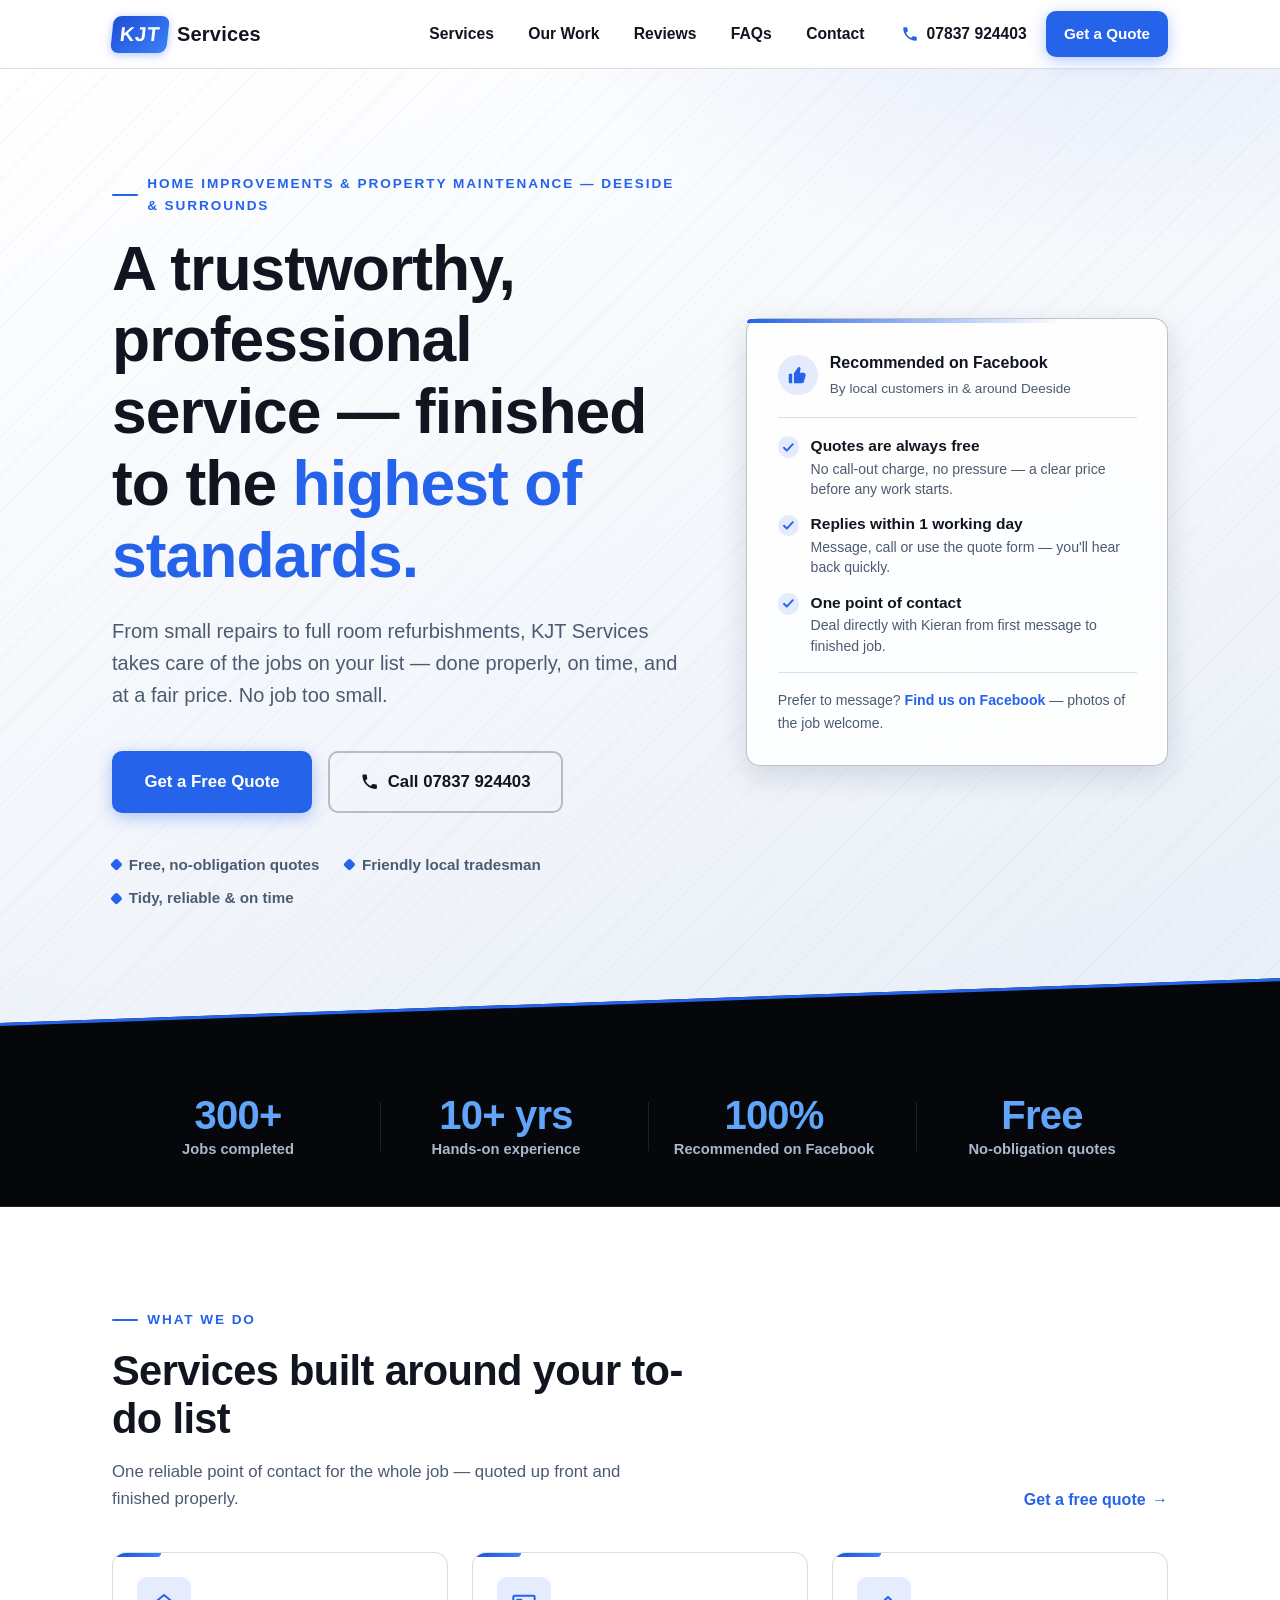
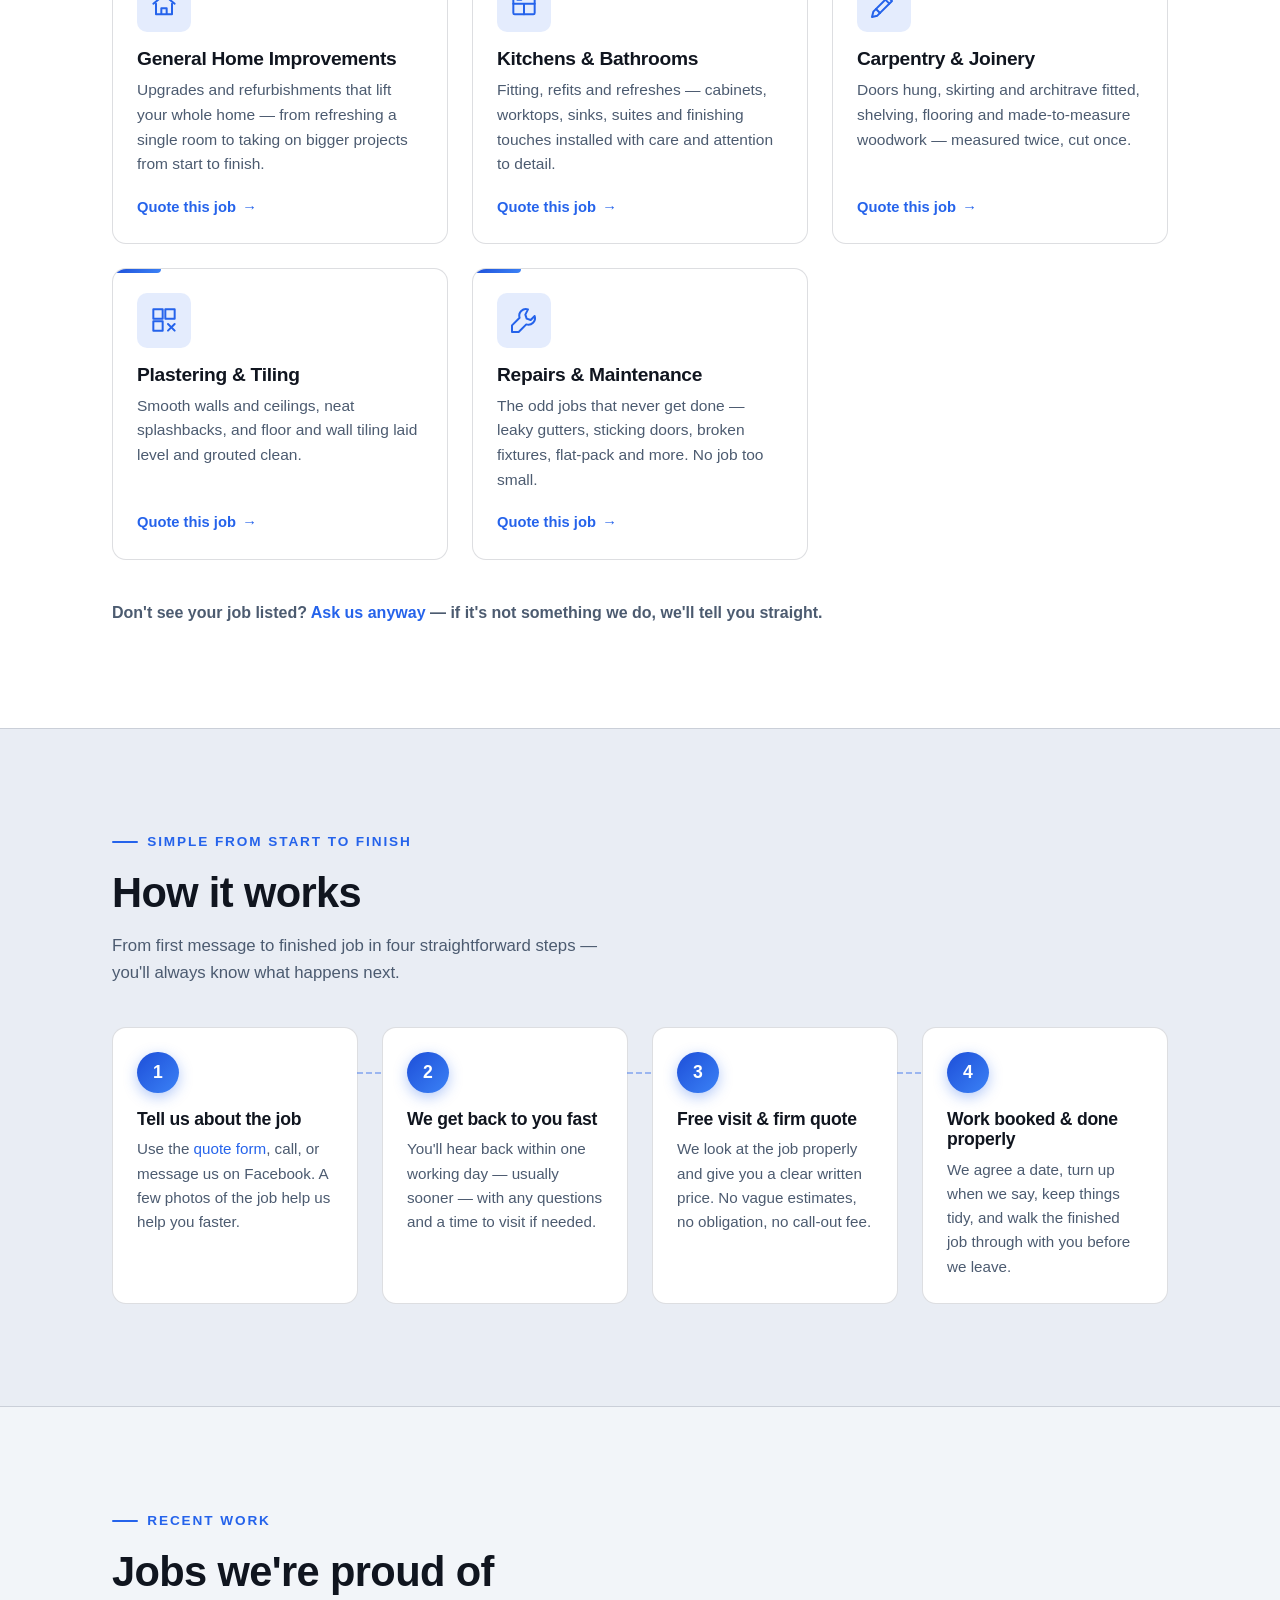
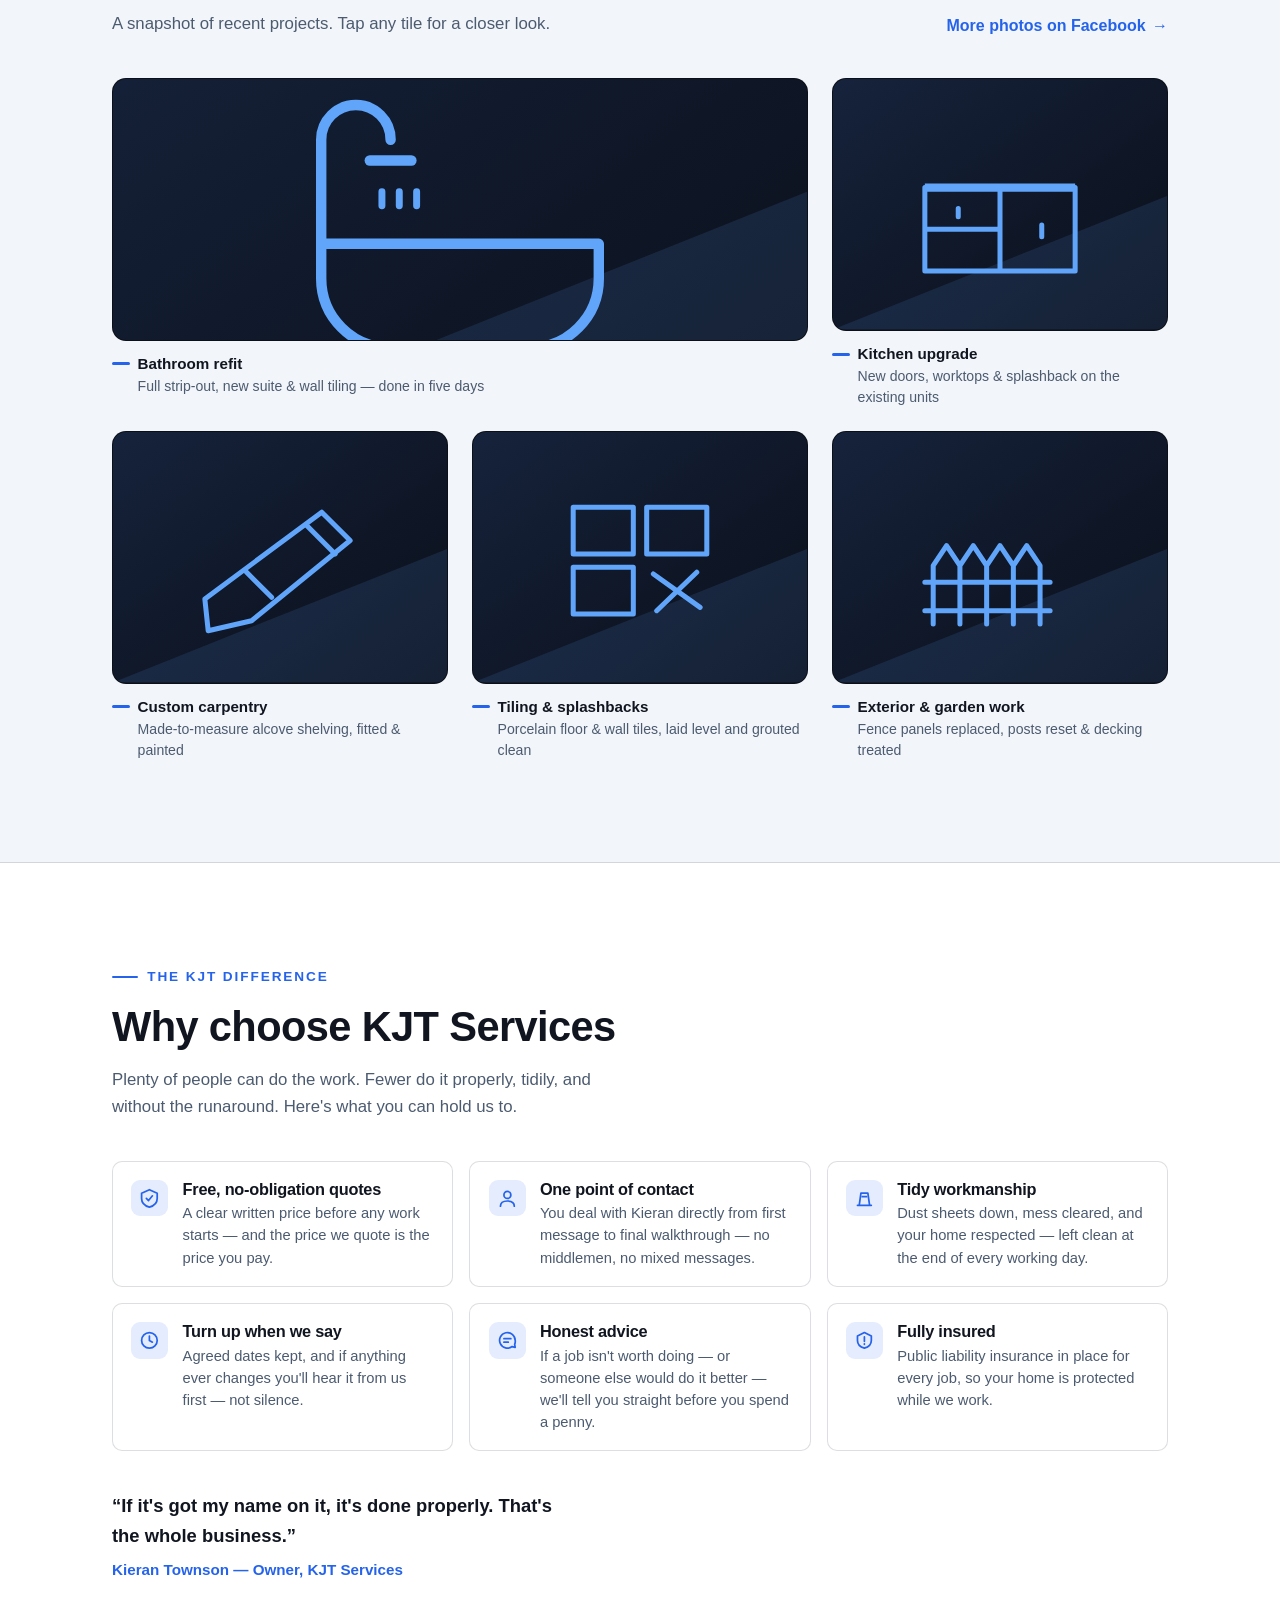
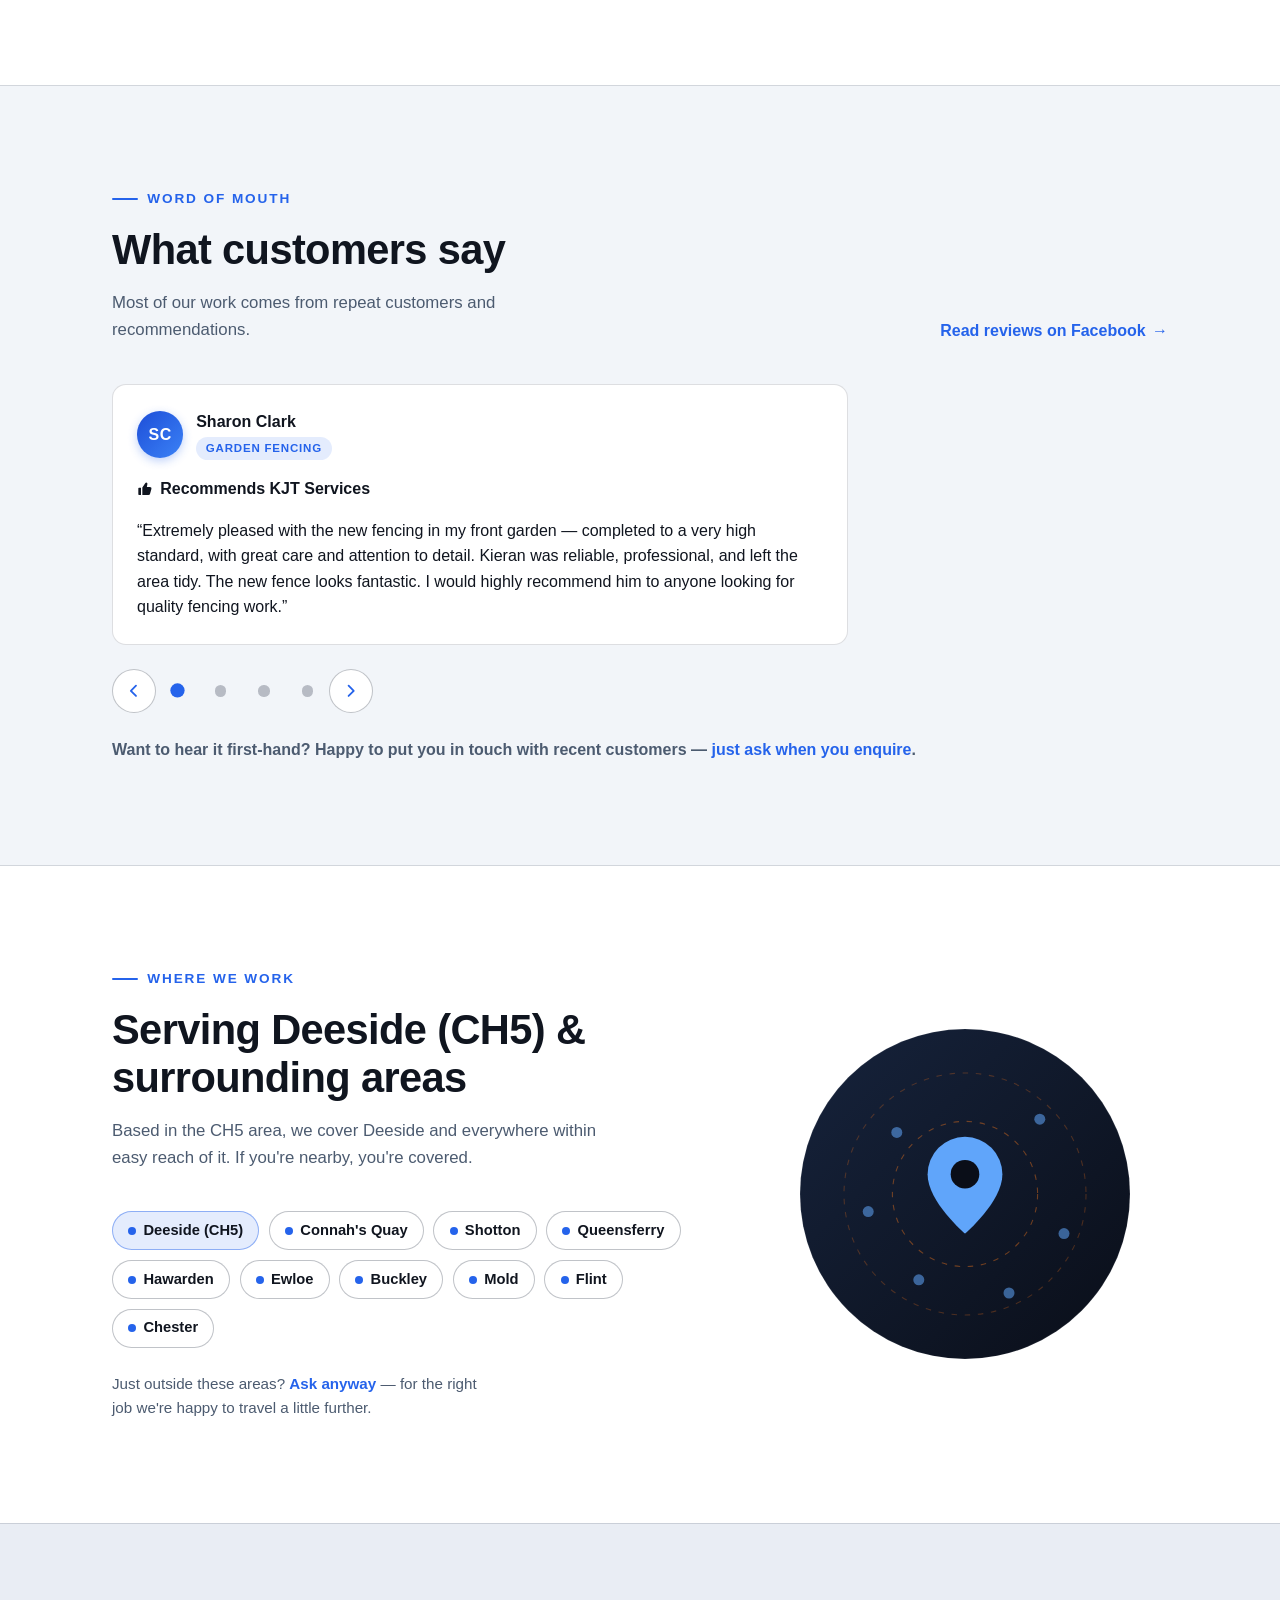
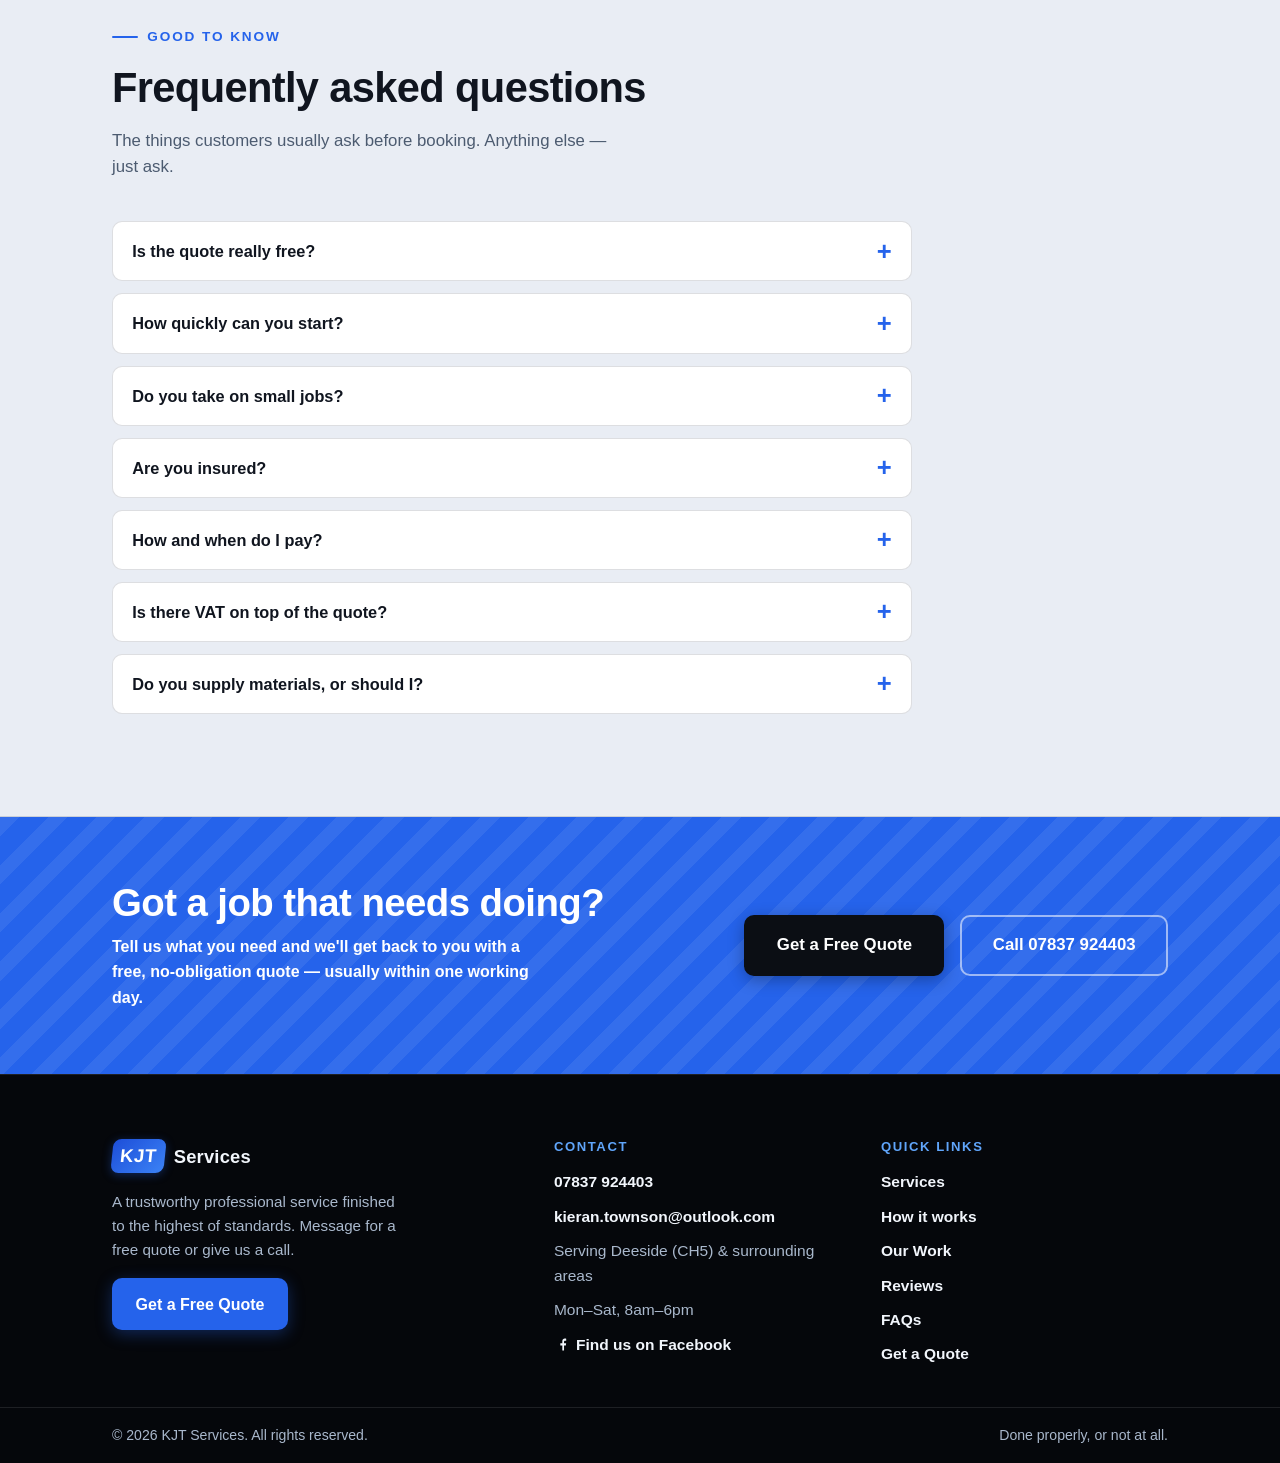
==== commit 04d53672: "Ship improvement-sweep winners: tap-to-call header, branded thank-you, form call escape-hatch, canon" ====
--- a/index.html
+++ b/index.html
@@ -49,13 +49,17 @@
   <meta property="og:title" content="KJT Services — Home Improvements &amp; Property Maintenance in Deeside">
   <meta property="og:description" content="A trustworthy professional service in Deeside (CH5) &amp; surrounding areas, finished to the highest of standards. Free, no-obligation quotes — call 07837 924403.">
   <meta property="og:locale" content="en_GB">
-  <!-- EDIT: once the site is live, uncomment these two lines and set
-       the real web address plus a real photo for the share image
-       (ideally 1200x630px). Open Graph works fine without them until
-       then; shares simply default to the page's actual URL.
-  <meta property="og:url" content="https://www.your-domain.co.uk/">
-  <meta property="og:image" content="https://www.your-domain.co.uk/photos/og-image.jpg">
-  -->
+  <!-- EDIT: these URLs point at the GitHub Pages preview — change them
+       (and the matching set in quote.html, plus robots.txt and
+       sitemap.xml) when the site moves to its own domain. The share
+       image og-image.png can later be remade from a real job photo. -->
+  <link rel="canonical" href="https://muzzylord123.github.io/kjt-services-preview/">
+  <meta property="og:url" content="https://muzzylord123.github.io/kjt-services-preview/">
+  <meta property="og:image" content="https://muzzylord123.github.io/kjt-services-preview/og-image.png">
+  <meta property="og:image:width" content="1200">
+  <meta property="og:image:height" content="630">
+  <meta property="og:image:alt" content="KJT Services — home improvements and property maintenance in Deeside (CH5). Call 07837 924403.">
+  <meta name="twitter:card" content="summary_large_image">
 
   <link rel="icon" href="data:image/svg+xml,%3Csvg xmlns='http://www.w3.org/2000/svg' viewBox='0 0 64 64'%3E%3Crect width='64' height='64' rx='14' fill='%23070b12'/%3E%3Ctext x='32' y='46' font-family='Arial,sans-serif' font-size='40' font-weight='800' text-anchor='middle' fill='%2360a5fa'%3EK%3C/text%3E%3C/svg%3E">
   <!-- iOS "Add to Home Screen" icon (iOS can't use the SVG favicon) -->
@@ -77,6 +81,8 @@
     "@context": "https://schema.org",
     "@type": "HomeAndConstructionBusiness",
     "name": "KJT Services",
+    "url": "https://muzzylord123.github.io/kjt-services-preview/",
+    "image": "https://muzzylord123.github.io/kjt-services-preview/og-image.png",
     "description": "Home improvements and property maintenance in Deeside (CH5) and surrounding areas — a trustworthy professional service finished to the highest of standards. Free, no-obligation quotes.",
     "slogan": "A trustworthy professional service finished to the highest of standards",
     "founder": { "@type": "Person", "name": "Kieran Townson" },
@@ -102,9 +108,9 @@
       </a>
 
       <div class="nav-actions">
-        <a class="header-phone" href="tel:+447837924403">
+        <a class="header-phone" href="tel:+447837924403" aria-label="Call 07837 924403">
           <svg class="icon" viewBox="0 0 24 24" aria-hidden="true" focusable="false"><path d="M6.6 10.8a15.5 15.5 0 0 0 6.6 6.6l2.2-2.2a1 1 0 0 1 1-.24 11.4 11.4 0 0 0 3.6.57 1 1 0 0 1 1 1V20a1 1 0 0 1-1 1A17 17 0 0 1 3 4a1 1 0 0 1 1-1h3.5a1 1 0 0 1 1 1 11.4 11.4 0 0 0 .57 3.6 1 1 0 0 1-.25 1z" fill="currentColor"/></svg>
-          07837 924403
+          <span class="header-phone-num">07837 924403</span>
         </a>
         <a class="btn btn-primary header-cta" href="quote.html">Get a Quote</a>
         <button class="nav-toggle" type="button" aria-expanded="false" aria-controls="site-nav">
@@ -115,6 +121,7 @@
 
       <nav class="site-nav" id="site-nav" aria-label="Main navigation">
         <ul>
+          <li class="nav-phone"><a href="tel:+447837924403">Call 07837 924403</a></li>
           <li><a href="#services">Services</a></li>
           <li><a href="#gallery">Our Work</a></li>
           <li><a href="#testimonials">Reviews</a></li>
@@ -332,17 +339,25 @@
              To use a real photo, replace the whole <svg>…</svg> inside
              the <button> with an image tag, e.g.:
 
-               <img src="photos/job1.jpg" alt="Fitted bathroom with grey tiles in [town]">
+               <img src="photos/job1.jpg" alt="Fitted bathroom with grey tiles in Deeside"
+                    loading="lazy" width="800" height="600">
+
+             (loading="lazy" keeps the page fast; width/height stop the
+             layout jumping while photos load — use your photo's real
+             proportions. Resize photos to ~1200px wide before upload.)
 
              Keep the <button> and the two-line <figcaption> as they
              are (bold title + one-line detail) — the lightbox and its
              caption will keep working automatically. Update the
-             caption text to describe the real job. -->
+             caption text to describe the real job.
+
+             NOTE: on desktop the FIRST tile displays wide across two
+             columns, so a landscape photo works best in that slot. -->
         <div class="gallery-grid">
 
           <figure class="tile reveal">
             <button class="tile-btn" type="button" aria-label="View larger: bathroom refit — full strip-out, new suite and wall tiling">
-              <svg viewBox="0 0 400 300" role="img" aria-label="Illustration of a bathroom refit" focusable="false">
+              <svg viewBox="0 0 400 300" preserveAspectRatio="xMidYMid slice" role="img" aria-label="Illustration of a bathroom refit" focusable="false">
                 <defs><linearGradient id="g1" x1="0" y1="0" x2="1" y2="1"><stop offset="0" stop-color="#16233c"/><stop offset="1" stop-color="#0a0e18"/></linearGradient></defs>
                 <rect width="400" height="300" fill="url(#g1)"/>
                 <path d="M0 300 400 140v160z" fill="#60a5fa" opacity=".12"/>
--- a/styles.css
+++ b/styles.css
@@ -78,6 +78,7 @@
   /* neutralise every hover/active transform so nothing jumps */
   .btn:hover, .btn:active, .card:hover, .tile-btn:hover, .tile-btn:active,
   .testimonial:hover, .benefit:hover, .step:hover, .chip:hover,
+  .t-dot:hover, .t-dot:active,
   .lightbox-close:hover, .back-to-top:hover,
   .link-more:hover .arrow,
   .card:hover .card-cta .arrow { transform: none !important; }
@@ -310,9 +311,10 @@
    the main call-to-action is never hidden inside a menu. */
 .header-cta { padding: 0.55rem 1rem; font-size: 0.95rem; white-space: nowrap; }
 
-/* desktop-only phone link in the header (extra conversion path) */
+/* header phone link — full number on wide screens, icon-only below
+   1060px so a call is one tap away at every scroll depth on mobile */
 .header-phone {
-  display: none;
+  display: inline-flex;
   align-items: center; gap: 0.45rem;
   color: var(--text); font-weight: 700; font-size: 0.98rem;
   padding: 0.45rem 0.6rem; border-radius: var(--radius-sm);
@@ -320,6 +322,18 @@
 }
 .header-phone:hover { color: var(--blue); text-decoration: none; }
 .header-phone .icon { color: var(--blue); }
+@media (max-width: 1059.98px) {
+  .header-phone-num { display: none; } /* aria-label keeps the name */
+  .header-phone {
+    min-width: 44px; min-height: 44px;
+    justify-content: center;
+    padding: 0.45rem;
+  }
+  .header-phone .icon { width: 1.35em; height: 1.35em; }
+}
+
+/* call link inside the mobile menu (hidden on desktop rows) */
+.nav-phone a { color: var(--blue) !important; }
 
 /* very narrow phones (320-400px): the full brand + CTA + hamburger row
    is wider than the viewport, and overflow-x:clip would push the menu
@@ -336,9 +350,7 @@
   .site-nav { order: 2; margin-left: auto; }
   .nav-actions { order: 3; }
   .nav-cta { display: none; }           /* the header CTA covers it */
-}
-@media (min-width: 1060px) {
-  .header-phone { display: inline-flex; }
+  .nav-phone { display: none; }         /* the header phone covers it */
 }
 
 /* Mobile nav (hamburger) — collapses under 880px so the five nav
@@ -492,7 +504,6 @@
   margin-bottom: var(--s-3);
   border-bottom: 1px solid var(--line);
 }
-.hero-card-rating .stars span { font-size: 1.15rem; }
 .hero-card-rating strong { display: block; font-size: 1rem; }
 .hero-card-rating small { color: var(--text-mute); font-size: 0.85rem; }
 
@@ -587,6 +598,10 @@
   border-bottom: 1px solid var(--line);
 }
 .section-deep { background: var(--paper-deep); border-top: 1px solid var(--line); border-bottom: 1px solid var(--line); }
+/* adjacent tinted bands would stack two hairlines into one muddy 2px
+   seam — let them share a single border instead */
+.section-deep + .section-alt,
+.section-alt + .section-deep { border-top: 0; }
 
 .section-title {
   font-size: clamp(1.7rem, 4vw, 2.6rem);
@@ -741,6 +756,15 @@
 }
 @media (max-width: 899.98px) { .gallery-grid { grid-template-columns: repeat(2, 1fr); } }
 @media (max-width: 559.98px) { .gallery-grid { grid-template-columns: 1fr; } }
+
+/* five tiles in a 3-column grid leave an empty cell — feature the
+   first tile across two columns instead (2+1 over 3). A landscape
+   photo suits that slot best; see the photo-swap comment in the HTML */
+@media (min-width: 900px) {
+  .gallery-grid .tile:first-child { grid-column: span 2; }
+  .gallery-grid .tile:first-child .tile-btn svg,
+  .gallery-grid .tile:first-child .tile-btn img { aspect-ratio: 8 / 3; }
+}
 
 .tile { margin: 0; }
 
@@ -886,12 +910,6 @@
 .benefit p { color: var(--text-mute); font-size: 0.92rem; line-height: 1.5; }
 
 /* ---------- Testimonials ---------- */
-.testimonial-grid {
-  display: grid;
-  grid-template-columns: repeat(auto-fit, minmax(16.5rem, 1fr));
-  gap: var(--s-4);
-}
-
 .testimonial {
   background: var(--card);
   border: 1px solid var(--line);
@@ -935,8 +953,6 @@
   border-radius: 999px;
 }
 
-.stars span { color: var(--blue); letter-spacing: 0.2em; font-size: 1.05rem; }
-
 /* "Recommends KJT Services" marker (Facebook recommendations have no
    star ratings, so the thumb keeps the proof honest) */
 .t-rec {
@@ -992,8 +1008,9 @@
   .t-nav:hover { background: var(--accent-solid); color: var(--text-on-blue); border-color: var(--accent-solid); }
 }
 
-.t-dots { display: flex; gap: 0.55rem; }
+.t-dots { display: flex; gap: 2rem; } /* wide gap: see .t-dot::after */
 .t-dot {
+  position: relative;
   width: 0.7rem; height: 0.7rem;
   padding: 0;
   border: 0;
@@ -1002,6 +1019,13 @@
   cursor: pointer;
   transition: background 0.2s ease, transform 0.2s ease;
 }
+/* invisible ~43px hit zone so the dots meet the site's tap-target
+   standard; the 2rem gap above makes adjacent zones abut, not overlap */
+.t-dot::after { content: ""; position: absolute; inset: -16px; }
+@media (hover: hover) {
+  .t-dot:hover { background: var(--blue-line); transform: scale(1.15); }
+}
+.t-dot:active { transform: scale(0.9); }
 .t-dot.is-active { background: var(--accent-solid); transform: scale(1.3); }
 
 .testimonial p { color: var(--text); font-size: 1rem; flex: 1; }
@@ -1209,6 +1233,35 @@
 .form-title { font-size: 1.45rem; margin-bottom: 0.35rem; }
 .form-intro { color: var(--text-mute); font-size: 0.95rem; margin-bottom: var(--s-4); }
 
+/* "rather call?" escape hatch at the top of the form */
+.form-call-alt {
+  margin: calc(-1 * var(--s-3)) 0 var(--s-4);
+  color: var(--text-mute);
+  font-size: 0.92rem;
+}
+.form-call-alt a {
+  font-weight: 700;
+  display: inline-flex; align-items: center; gap: 0.35rem;
+  /* pad the tap target without disturbing the text rhythm */
+  padding: 0.6rem 0.25rem;
+  margin: -0.6rem 0;
+}
+
+/* post-submit thank-you banner: :target covers the no-JS return from
+   FormSubmit's redirect; script.js adds .is-shown for the JS path */
+.form-sent {
+  display: none;
+  background: var(--blue-soft);
+  border: 1px solid var(--blue-line);
+  border-radius: var(--radius-sm);
+  padding: var(--s-3) var(--s-4);
+  margin-bottom: var(--s-4);
+}
+.form-sent:target,
+.form-sent.is-shown { display: block; }
+.form-sent strong { display: block; margin-bottom: 0.15rem; }
+.form-sent a { font-weight: 700; }
+
 .form-grid {
   display: grid;
   grid-template-columns: 1fr 1fr;
@@ -1366,7 +1419,6 @@
   border-radius: var(--radius);
   padding: var(--s-4);
 }
-.trust-mini .stars { margin-bottom: var(--s-2); }
 .trust-mini blockquote p {
   font-size: 0.97rem;
   color: var(--text);
